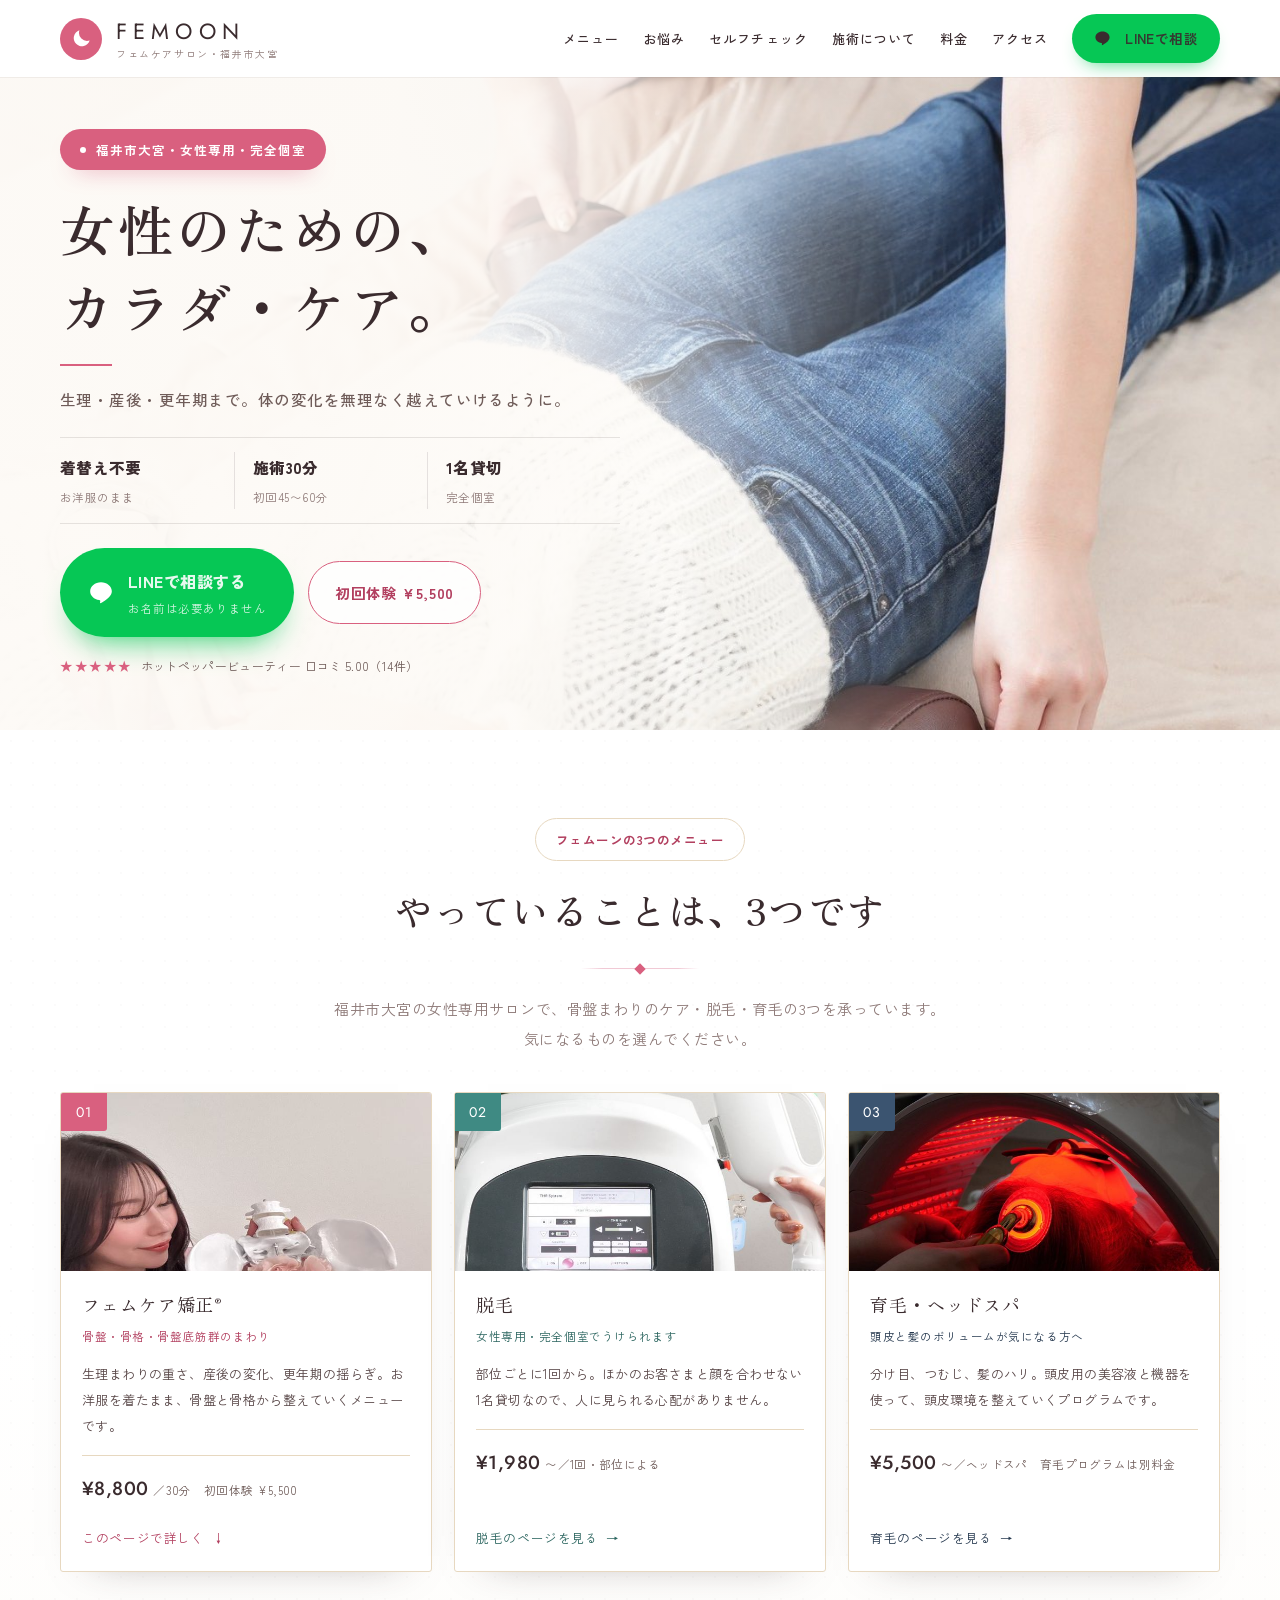
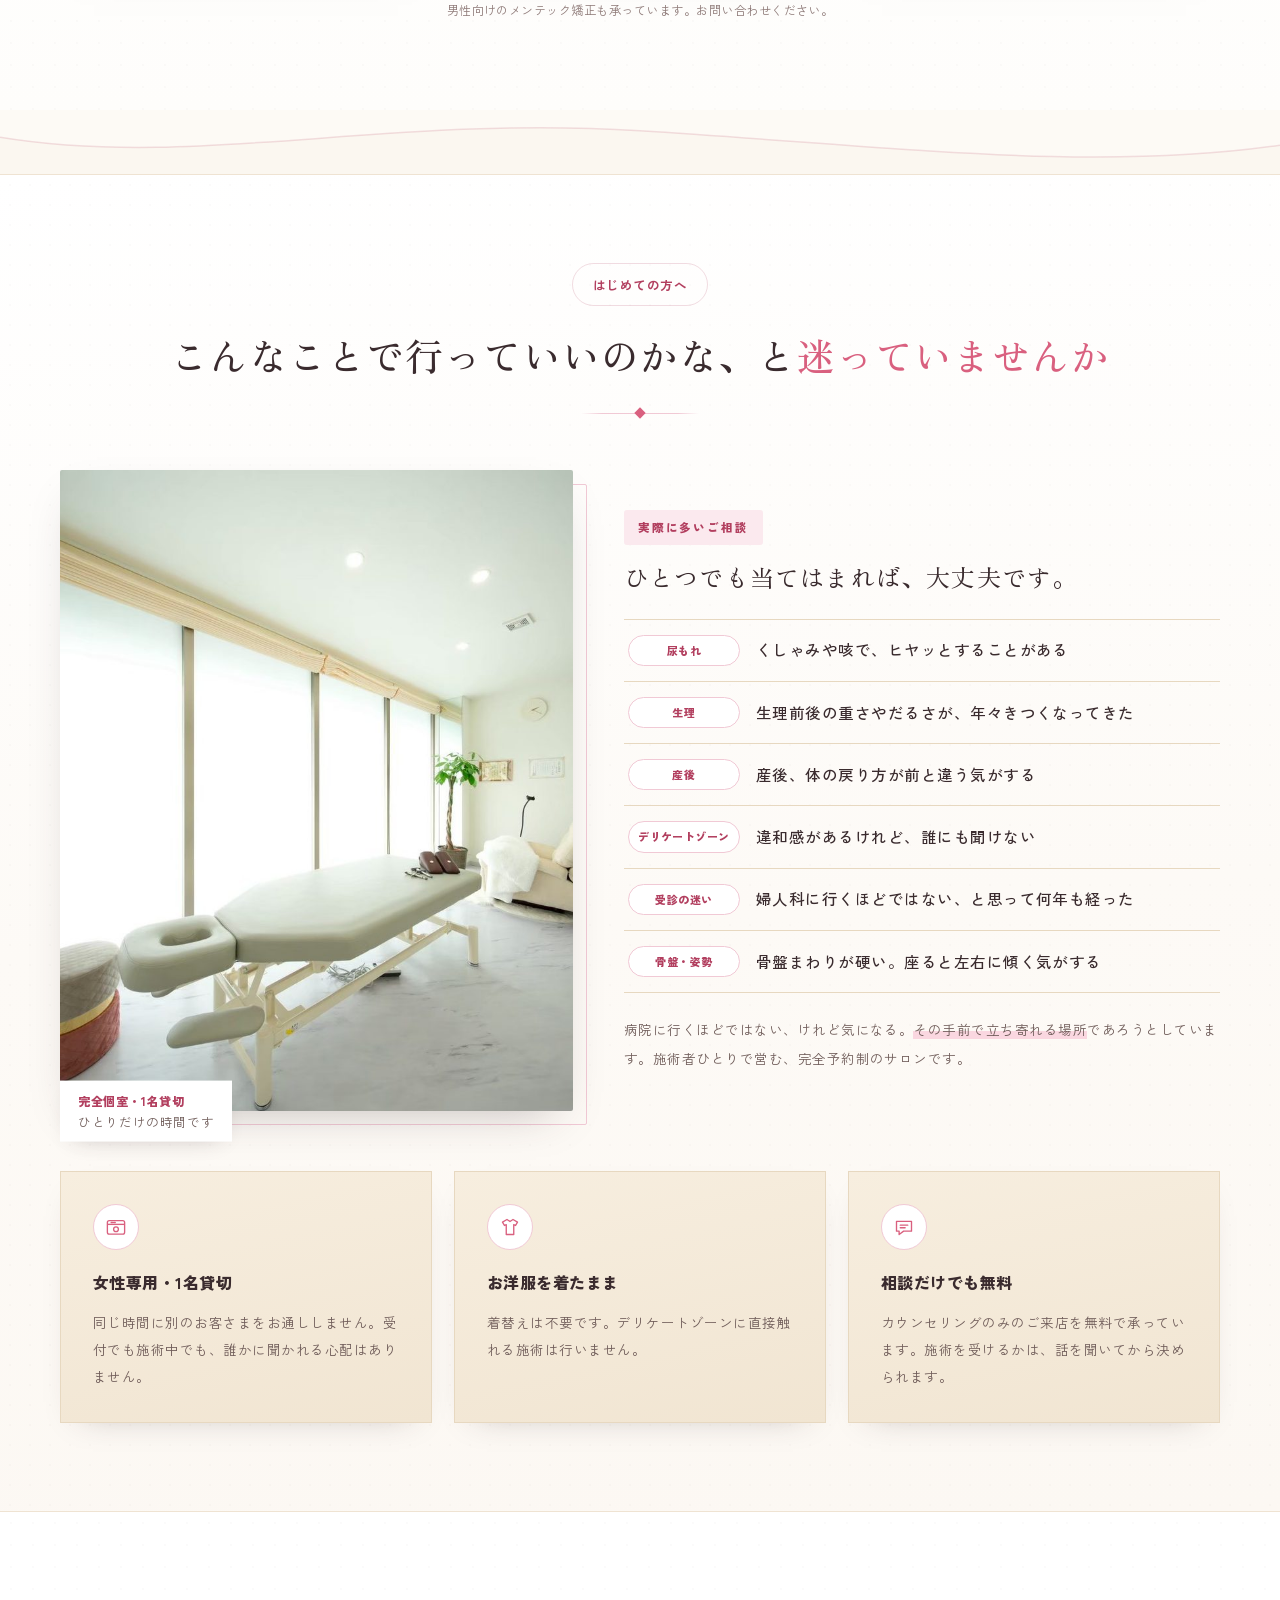
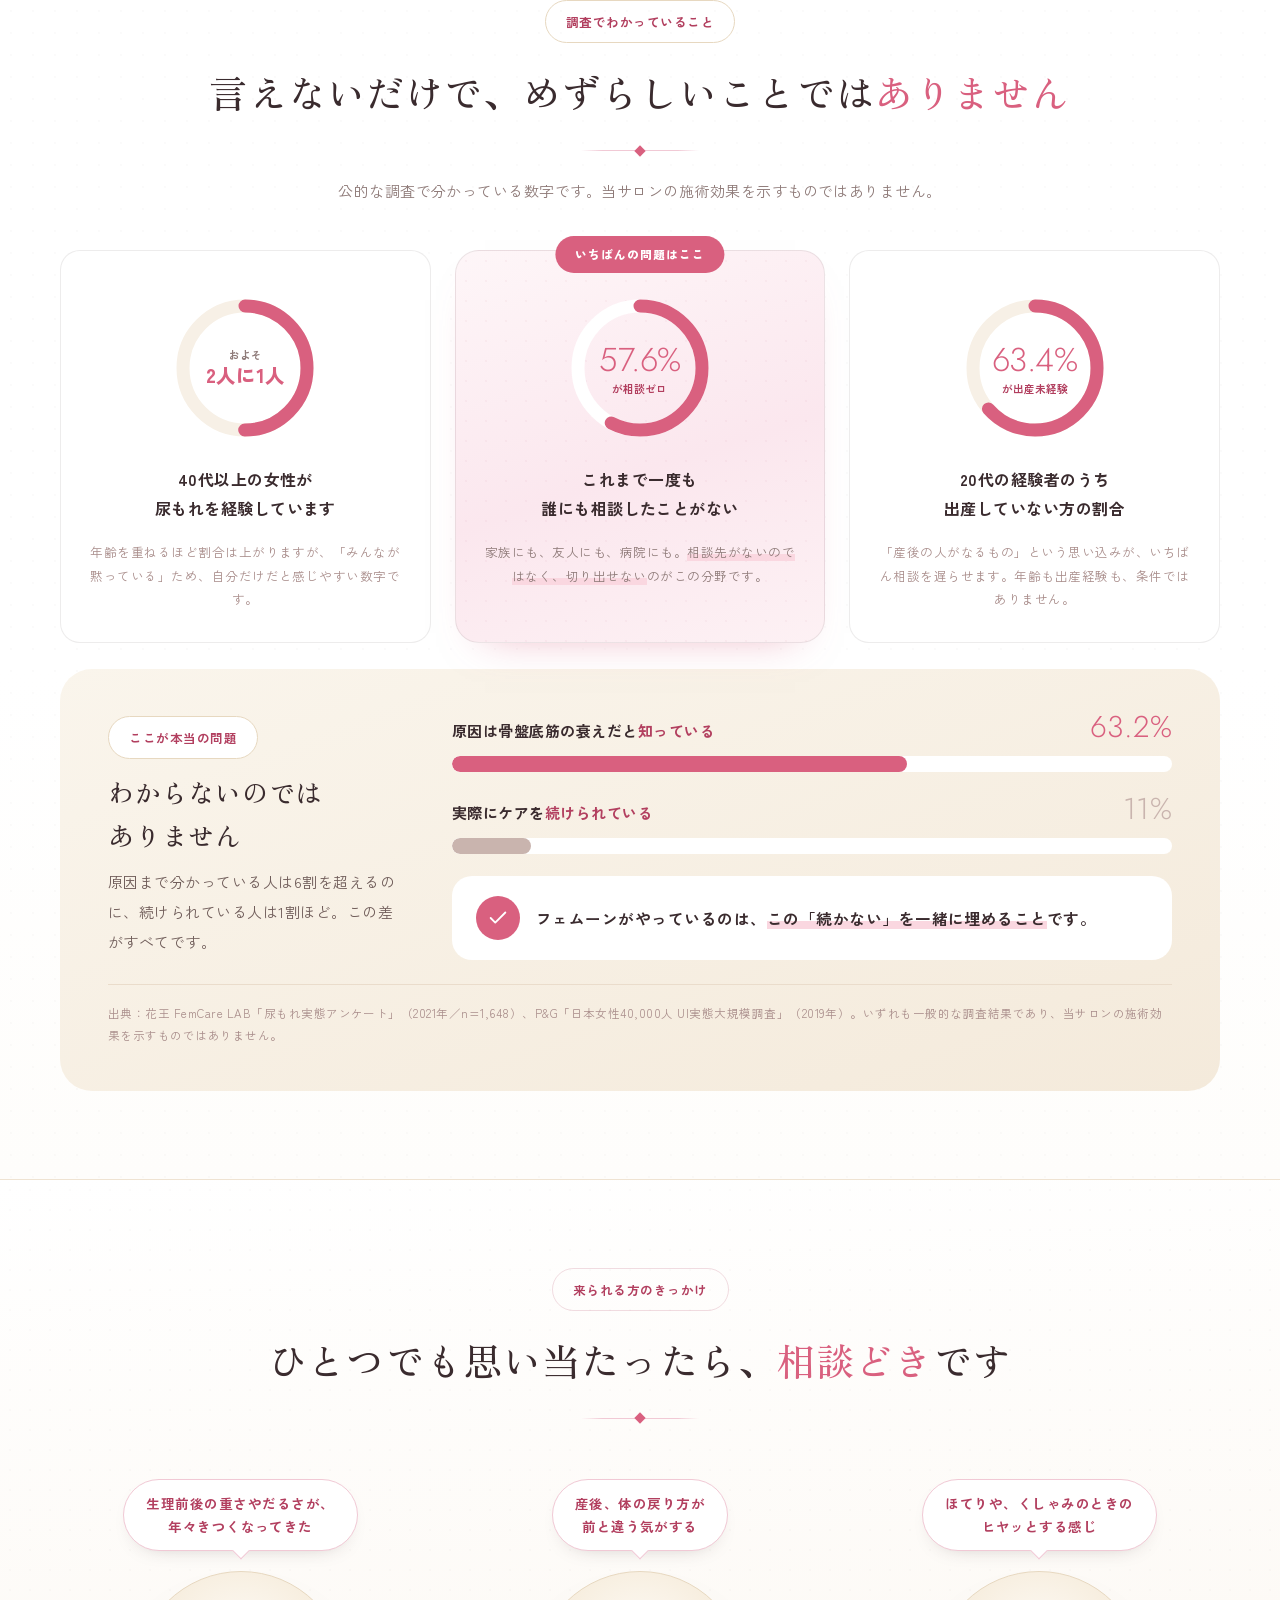
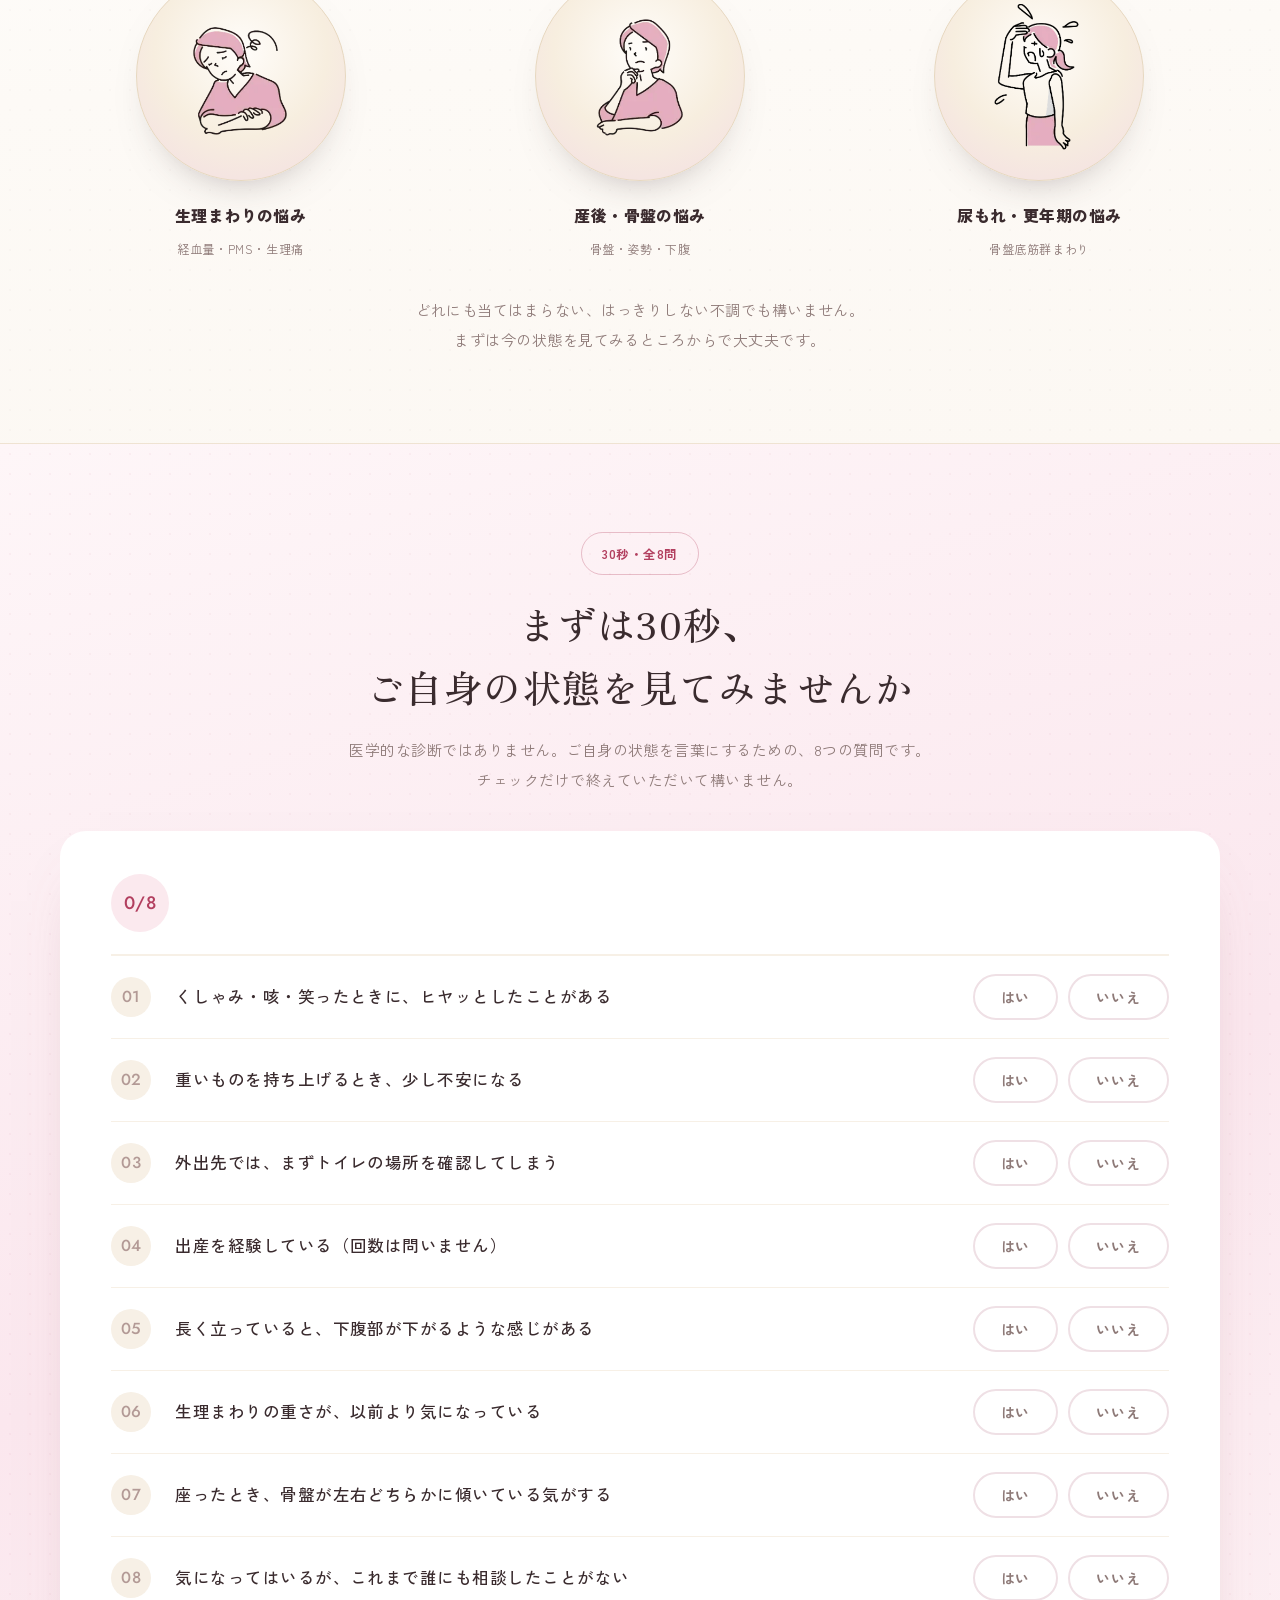
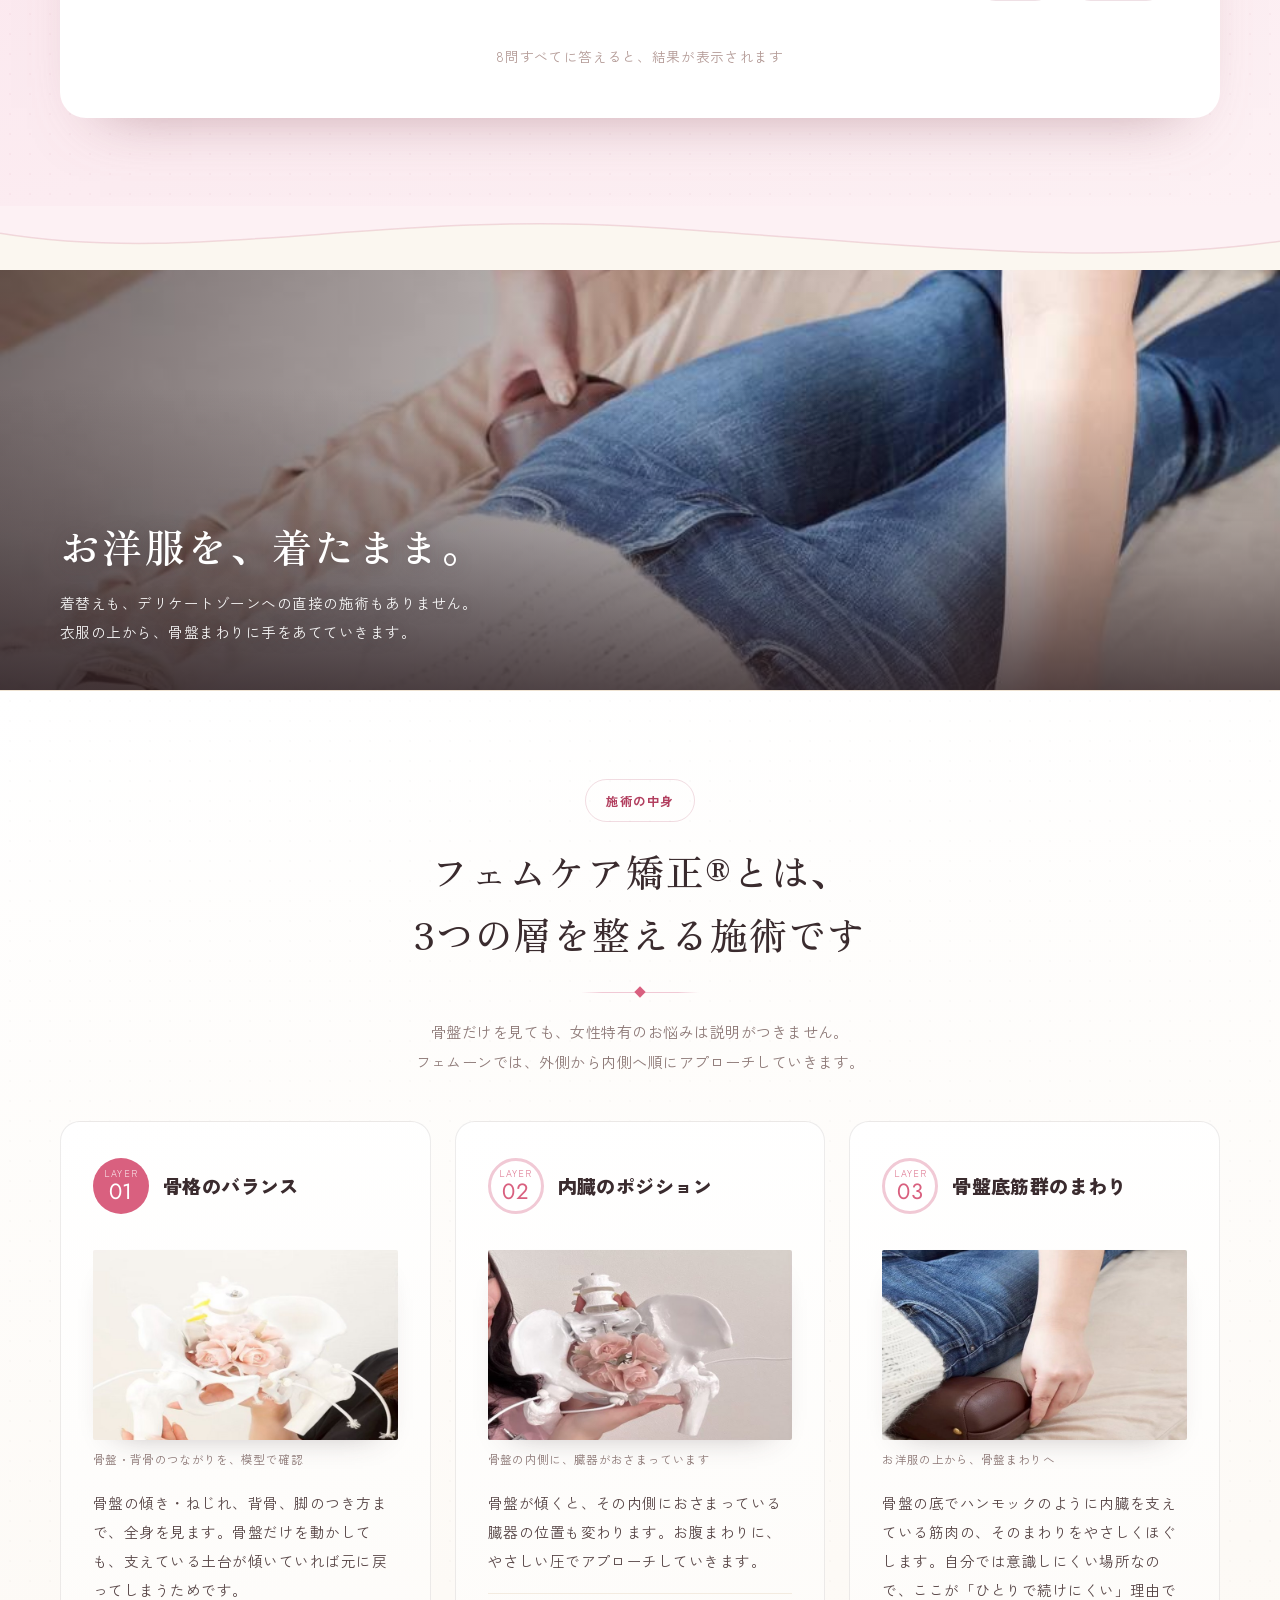
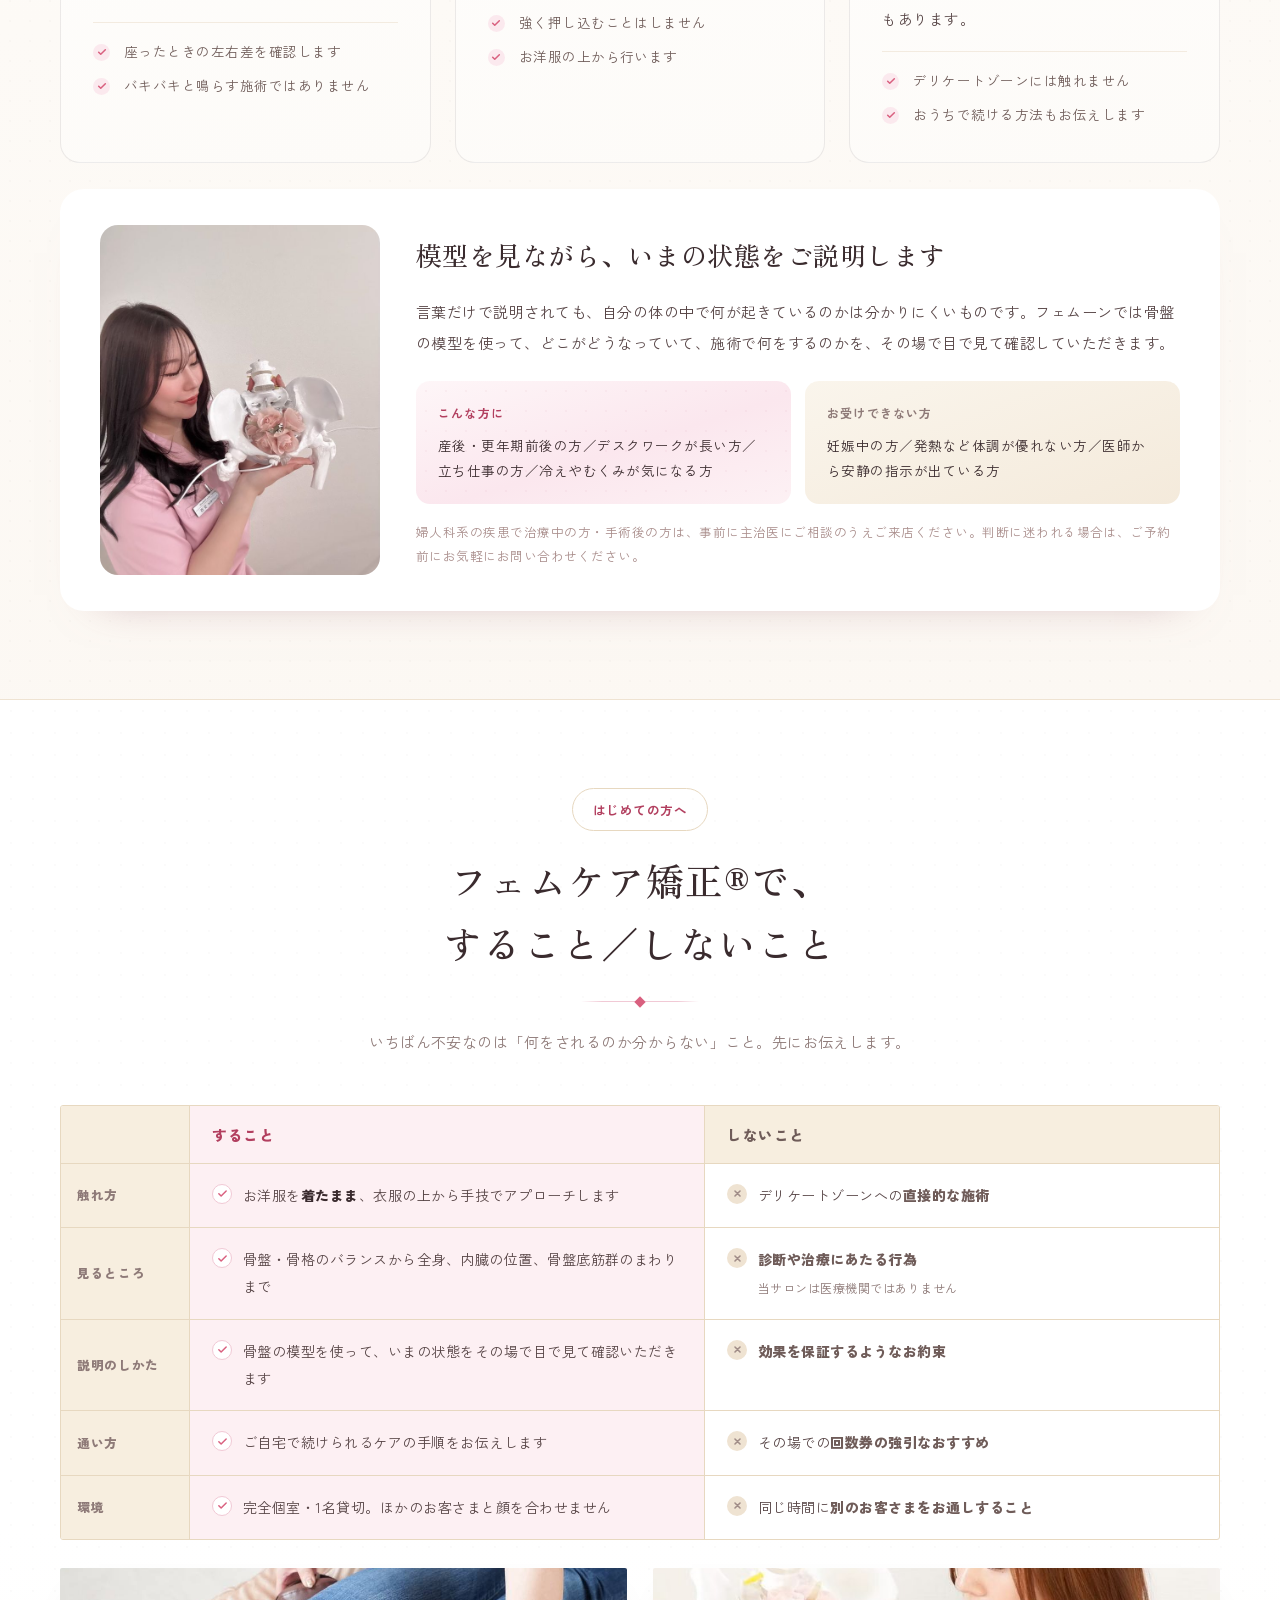
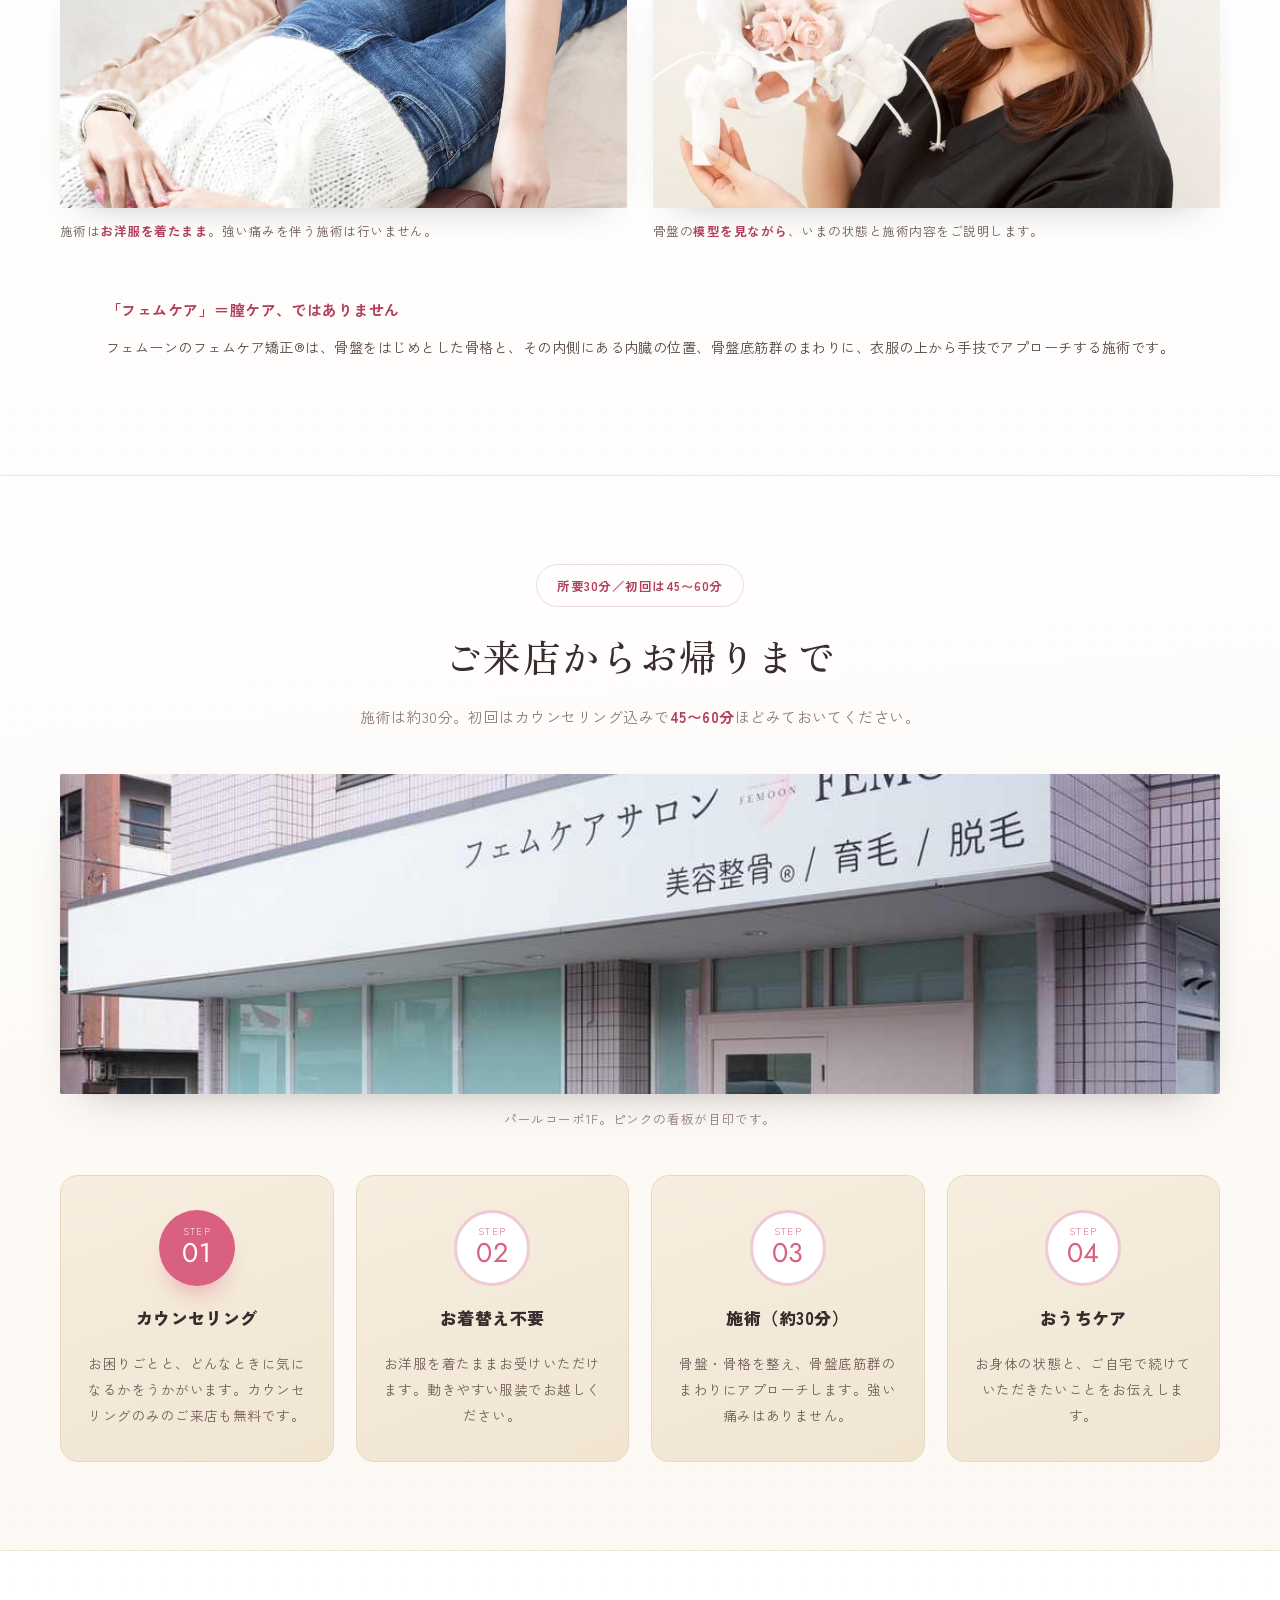
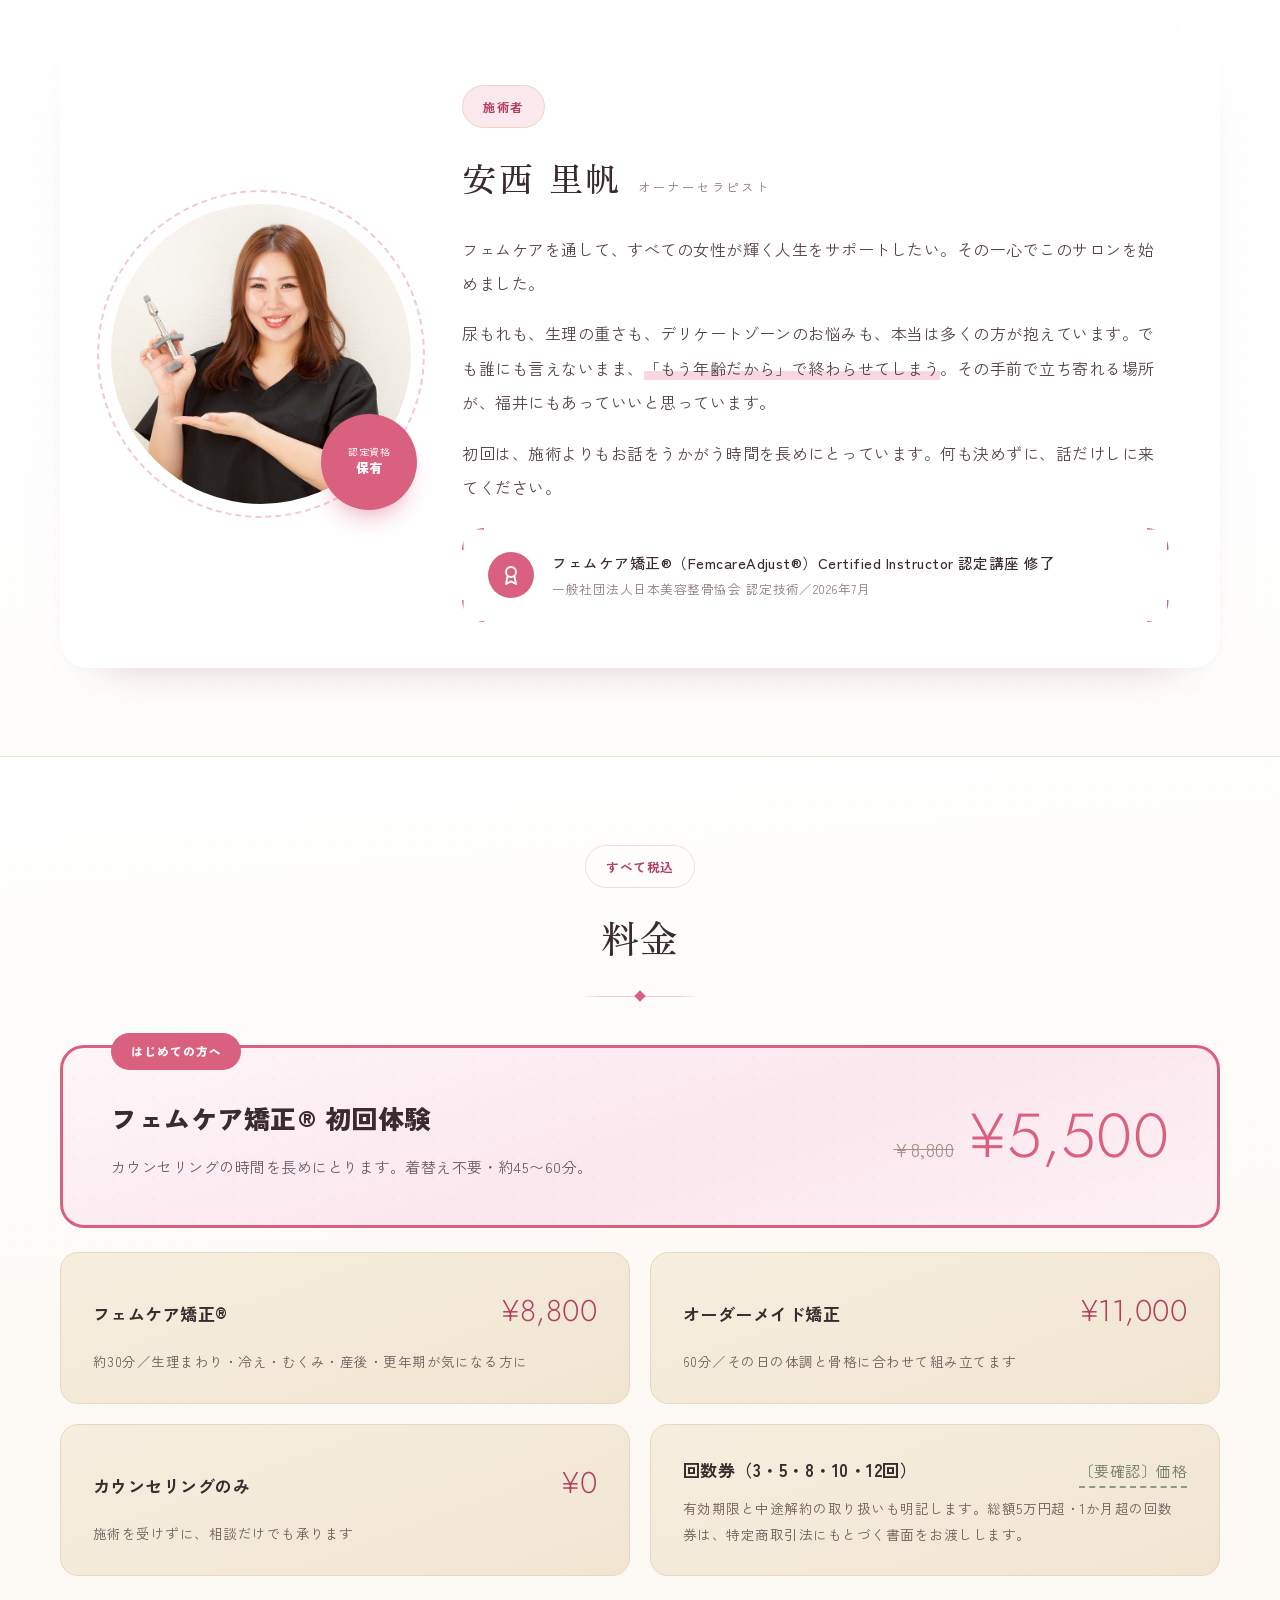
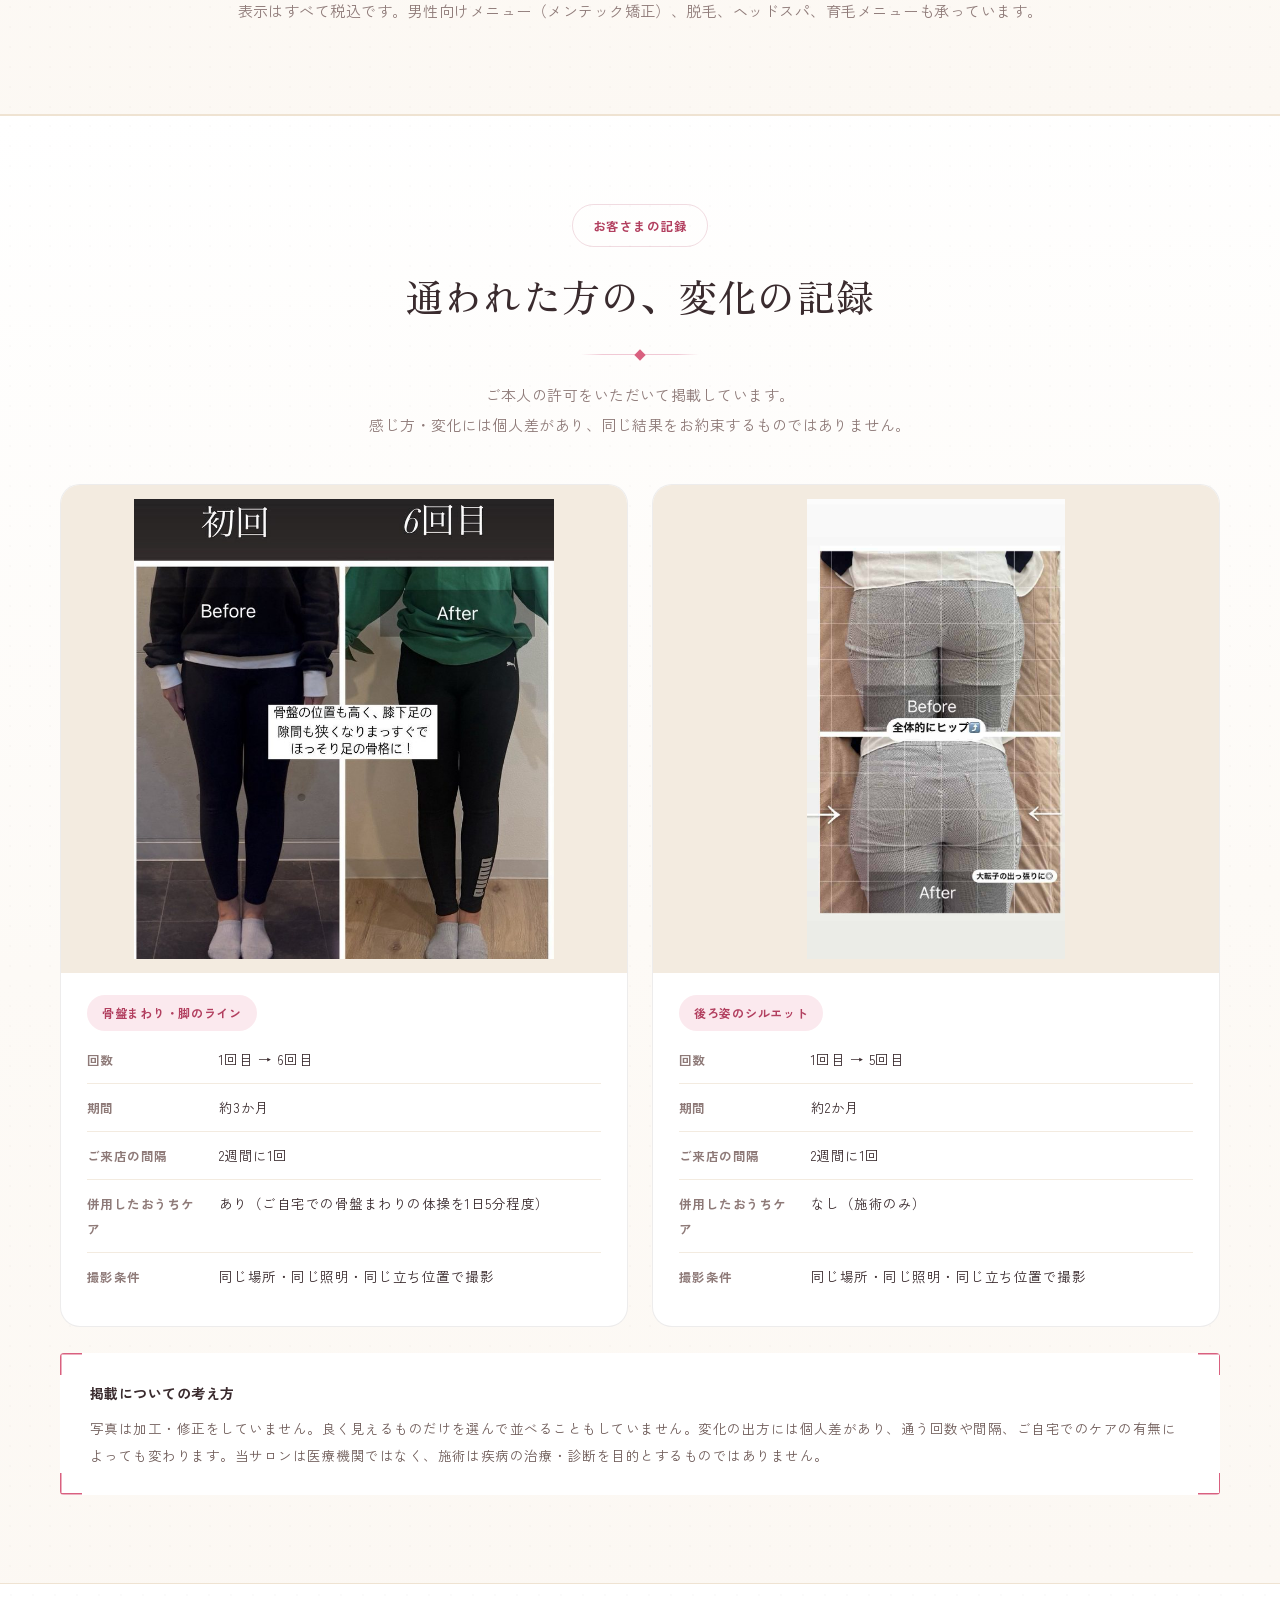
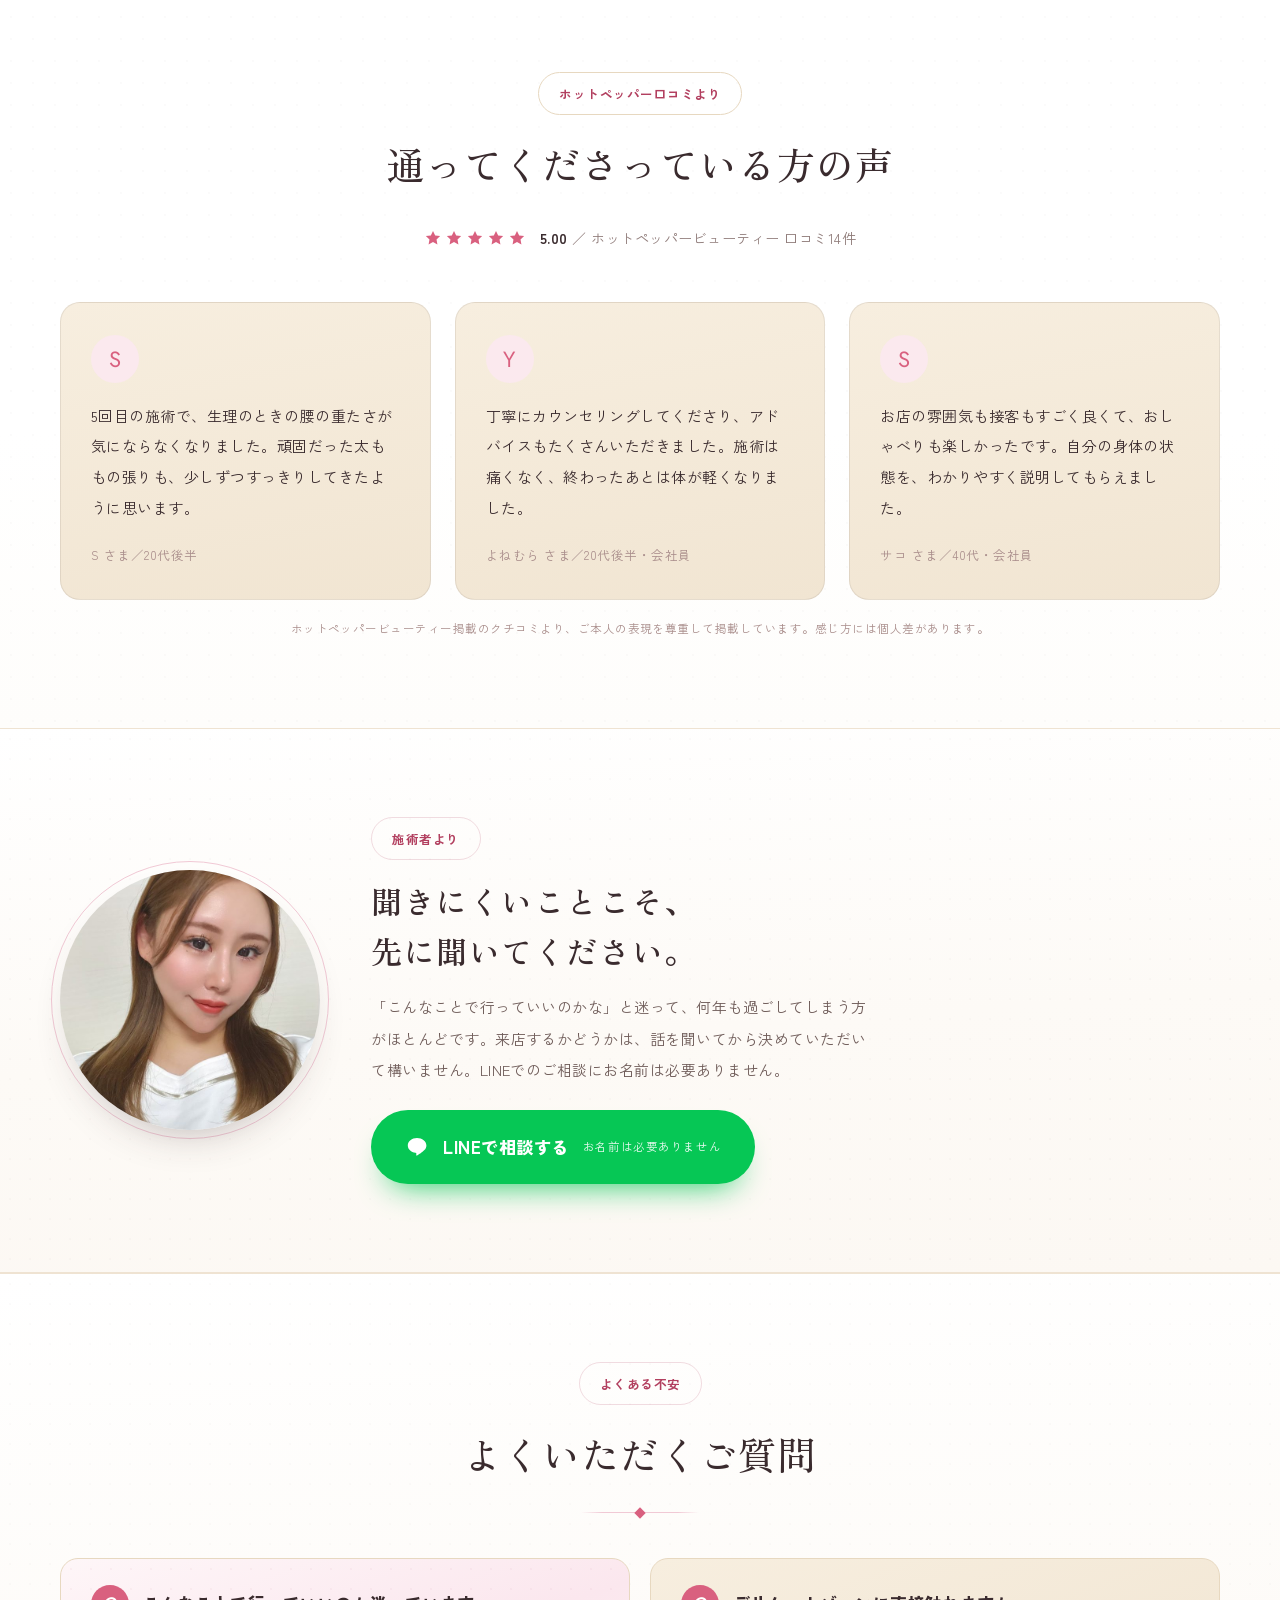
==== index.html @ 28ed3fa6 "Add files via upload" ====
<!doctype html>
<html lang="ja">
<head>
<meta charset="utf-8">
<meta name="viewport" content="width=device-width, initial-scale=1">
<title>フェムケアサロン FEMOON（フェムーン）｜福井市大宮・女性専用・完全個室</title>
<meta name="description" content="福井市大宮のフェムケア専門サロン FEMOON。女性専用・完全個室・1名貸切。フェムケア矯正®で骨盤・骨格を整えます。お洋服を着たまま、デリケートゾーンには直接触れません。初回体験 ¥5,500。">
<link rel="canonical" href="https://femoon.skeleton-inc.jp/">
<meta name="robots" content="noindex,nofollow"><!-- 公開確認中。サロン確認後に削除する -->
<meta property="og:type" content="website">
<meta property="og:title" content="フェムケアサロン FEMOON（フェムーン）｜福井市大宮">
<meta property="og:description" content="くしゃみで、ヒヤッとする。その話をしていい場所が、福井にもあります。女性専用・完全個室のフェムケアサロン。">
<meta property="og:image" content="https://femoon.skeleton-inc.jp/assets/storefront.jpg">
<meta property="og:locale" content="ja_JP">
<meta name="twitter:card" content="summary_large_image">
<meta name="theme-color" content="#D9607F">
<link rel="preconnect" href="https://fonts.googleapis.com">
<link rel="preconnect" href="https://fonts.gstatic.com" crossorigin>
<link rel="stylesheet" href="https://fonts.googleapis.com/css2?family=Zen+Old+Mincho:wght@400;500;600&family=Zen+Kaku+Gothic+New:wght@400;500;700;900&family=Jost:wght@300;400;500;600&display=swap">
<link rel="stylesheet" href="assets/style.css">
<script type="application/ld+json">
{
  "@context":"https://schema.org",
  "@type":"HealthAndBeautyBusiness",
  "name":"フェムケアサロン FEMOON",
  "alternateName":"フェムーン",
  "description":"福井市大宮のフェムケア専門サロン。女性専用・完全個室・1名貸切。",
  "url":"https://femoon.skeleton-inc.jp/",
  "image":"https://femoon.skeleton-inc.jp/assets/storefront.jpg",
  "address":{"@type":"PostalAddress","streetAddress":"大宮3-13-9 パールコーポ1F","addressLocality":"福井市","addressRegion":"福井県","addressCountry":"JP"},
  "openingHoursSpecification":[
    {"@type":"OpeningHoursSpecification","dayOfWeek":["Monday","Tuesday","Wednesday","Friday","Saturday"],"opens":"10:00","closes":"19:00"},
    {"@type":"OpeningHoursSpecification","dayOfWeek":["Sunday"],"opens":"10:00","closes":"21:00"}
  ],
  "priceRange":"¥5,500〜¥11,000",
  "paymentAccepted":"現金, クレジットカード",
  "makesOffer":[
    {"@type":"Offer","name":"フェムケア矯正® 初回体験","price":"5500","priceCurrency":"JPY"},
    {"@type":"Offer","name":"フェムケア矯正®","price":"8800","priceCurrency":"JPY"},
    {"@type":"Offer","name":"オーダーメイド矯正","price":"11000","priceCurrency":"JPY"}
  ]
}
</script>
</head>
<body>

<a class="sr" href="#check">セルフチェックへ移動</a>

<!-- ══════════ HEADER ══════════ -->
<header class="site-head">
  <div class="wrap">
    <a class="brand" href="#top">
      <span class="brand-mark"><svg width="23" height="23" viewBox="0 0 24 24" fill="#fff"><path d="M20.5 14.2A8.5 8.5 0 0 1 9.8 3.5a8.5 8.5 0 1 0 10.7 10.7z"/></svg></span>
      <span class="brand-txt"><span class="brand-en">FEMOON</span><span class="brand-ja">フェムケアサロン・福井市大宮</span></span>
    </a>
    <nav class="nav">
      <a href="#menu">メニュー</a>
      <a href="#worries">お悩み</a>
      <a href="#check">セルフチェック</a>
      <a href="#care">施術について</a>
      <a href="#price">料金</a>
      <a href="#access">アクセス</a>
      <a class="btn-line" href="#line"><svg width="17" height="17" viewBox="0 0 24 24" fill="currentColor"><path d="M12 2C6.48 2 2 5.73 2 10.32c0 4.1 3.55 7.54 8.35 8.2.32.07.77.22.88.5.1.25.07.65.03.9l-.14.85c-.04.25-.2.98.86.53 1.06-.44 5.7-3.36 7.78-5.75C21.1 13.9 22 12.2 22 10.32 22 5.73 17.52 2 12 2z"/></svg><span><b>LINEで相談</b></span></a>
    </nav>
  </div>
</header>

<!-- ══════════ HERO ══════════ -->
<section class="hero" id="top">
  <img class="hero-main" src="assets/hero.jpg" alt="お洋服を着たまま、腰まわりに手をあてる施術のようす" fetchpriority="high">
  <span class="hero-veil" aria-hidden="true"></span>
  <div class="hero-in">
    <div class="hero-card">
      <span class="badge"><i></i>福井市大宮・女性専用・完全個室</span>
      <h1>女性のための、<br>カラダ・ケア。</h1>
      <span class="hero-rule" aria-hidden="true"></span>
      <p class="hero-sub">生理・産後・更年期まで。<br class="sp-br">体の変化を無理なく越えていけるように。</p>
      <ul class="hero-facts">
        <li><b>着替え不要</b><span>お洋服のまま</span></li>
        <li><b>施術30分</b><span>初回45〜60分</span></li>
        <li><b>1名貸切</b><span>完全個室</span></li>
      </ul>
      <div class="hero-cta">
        <a class="btn-line" href="#line">
          <svg width="26" height="26" viewBox="0 0 24 24" fill="currentColor"><path d="M12 2C6.48 2 2 5.73 2 10.32c0 4.1 3.55 7.54 8.35 8.2.32.07.77.22.88.5.1.25.07.65.03.9l-.14.85c-.04.25-.2.98.86.53 1.06-.44 5.7-3.36 7.78-5.75C21.1 13.9 22 12.2 22 10.32 22 5.73 17.52 2 12 2z"/></svg>
          <span><b>LINEで相談する</b><span>お名前は必要ありません</span></span>
        </a>
        <a class="btn-ghost-w" href="#price">初回体験 ¥5,500</a>
      </div>
      <p class="hero-note"><span class="hero-stars" aria-hidden="true">★★★★★</span>ホットペッパービューティー 口コミ 5.00（14件）</p>
    </div>
  </div>
</section>

<!-- ══════════ 3つのメニュー ══════════ -->
<section class="sec sec--white" id="menu">
  <div class="wrap center">
    <span class="eyebrow">フェムーンの3つのメニュー</span>
    <h2 class="h2" style="margin-top:18px">やっていることは、3つです</h2>
    <span class="rule"></span>
    <p class="lead" style="margin-top:20px">福井市大宮の女性専用サロンで、<br class="sp-br">骨盤まわりのケア・脱毛・育毛の3つを承っています。<br>気になるものを選んでください。</p>

    <div class="svc">
      <a class="svc-card svc-card--now" href="#worries">
        <span class="svc-img"><img src="assets/svc-femcare.jpg" alt="施術者が骨盤の模型を持って説明しているようす" loading="lazy" width="720" height="480"><span class="svc-no">01</span></span>
        <span class="svc-body">
          <span class="svc-ttl">フェムケア矯正<sup>®</sup></span>
          <span class="svc-sub">骨盤・骨格・骨盤底筋群のまわり</span>
          <span class="svc-txt">生理まわりの重さ、産後の変化、更年期の揺らぎ。お洋服を着たまま、骨盤と骨格から整えていくメニューです。</span>
          <span class="svc-meta"><b>¥8,800</b><span>／30分　初回体験 ¥5,500</span></span>
          <span class="svc-go">このページで詳しく<i aria-hidden="true">↓</i></span>
        </span>
      </a>

      <a class="svc-card t-datsumo" href="datsumo/">
        <span class="svc-img"><img src="assets/svc-datsumo.jpg" alt="サロンに設置している業務用の脱毛機" loading="lazy" width="720" height="480"><span class="svc-no">02</span></span>
        <span class="svc-body">
          <span class="svc-ttl">脱毛</span>
          <span class="svc-sub">女性専用・完全個室でうけられます</span>
          <span class="svc-txt">部位ごとに1回から。ほかのお客さまと顔を合わせない1名貸切なので、人に見られる心配がありません。</span>
          <span class="svc-meta"><b>¥1,980</b><span>〜／1回・部位による</span></span>
          <span class="svc-go">脱毛のページを見る<i aria-hidden="true">→</i></span>
        </span>
      </a>

      <a class="svc-card t-ikumo" href="ikumo/">
        <span class="svc-img"><img src="assets/svc-ikumo.jpg" alt="頭皮に赤色LEDをあてている育毛メニューのようす" loading="lazy" width="720" height="480"><span class="svc-no">03</span></span>
        <span class="svc-body">
          <span class="svc-ttl">育毛・ヘッドスパ</span>
          <span class="svc-sub">頭皮と髪のボリュームが気になる方へ</span>
          <span class="svc-txt">分け目、つむじ、髪のハリ。頭皮用の美容液と機器を使って、頭皮環境を整えていくプログラムです。</span>
          <span class="svc-meta"><b>¥5,500</b><span>〜／ヘッドスパ　育毛プログラムは別料金</span></span>
          <span class="svc-go">育毛のページを見る<i aria-hidden="true">→</i></span>
        </span>
      </a>
    </div>

    <p class="svc-note">男性向けのメンテック矯正も承っています。お問い合わせください。</p>
  </div>
</section>

<div class="wv wv--from-white"><svg viewBox="0 0 1440 80" preserveAspectRatio="none" aria-hidden="true"><path d="M0,34 C220,74 430,6 720,26 C1010,46 1230,78 1440,44 L1440,80 L0,80 Z" fill="currentColor"/><path d="M0,34 C220,74 430,6 720,26 C1010,46 1230,78 1440,44" fill="none" stroke="rgba(var(--pink-deep-rgb),.16)" stroke-width="1.5" vector-effect="non-scaling-stroke"/></svg></div>

<!-- ══════════ ステートメント ══════════ -->
<section class="sec sec--beige" id="worries">
  <div class="wrap">
    <div class="center">
      <span class="eyebrow">はじめての方へ</span>
      <h2 class="h2" style="margin-top:18px">こんなことで行っていいのかな、と<em>迷っていませんか</em></h2>
      <span class="rule"></span>
    </div>

    <div class="wor">
      <div class="wor-fig">
        <img src="assets/room.jpg" alt="女性専用・完全個室の施術室" loading="lazy">
        <span class="wor-cap"><b>完全個室・1名貸切</b>ひとりだけの時間です</span>
      </div>
      <div class="wor-body">
        <p class="wor-lead"><span>実際に多いご相談</span>ひとつでも当てはまれば、大丈夫です。</p>
        <ul class="wor-list">
            <li><span class="wl-tag">尿もれ</span><p>くしゃみや咳で、ヒヤッとすることがある</p></li>
            <li><span class="wl-tag">生理</span><p>生理前後の重さやだるさが、年々きつくなってきた</p></li>
            <li><span class="wl-tag">産後</span><p>産後、体の戻り方が前と違う気がする</p></li>
            <li><span class="wl-tag">デリケートゾーン</span><p>違和感があるけれど、誰にも聞けない</p></li>
            <li><span class="wl-tag">受診の迷い</span><p>婦人科に行くほどではない、と思って何年も経った</p></li>
            <li><span class="wl-tag">骨盤・姿勢</span><p>骨盤まわりが硬い。座ると左右に傾く気がする</p></li>
        </ul>
        <p class="wor-note">病院に行くほどではない、けれど気になる。<span class="mark">その手前で立ち寄れる場所</span>であろうとしています。施術者ひとりで営む、完全予約制のサロンです。</p>
      </div>
    </div>

    <div class="assure">
      <div class="assure-c">
        <span class="assure-i"><svg viewBox="0 0 32 32" fill="none" aria-hidden="true"><rect x="4.5" y="7.5" width="23" height="18" rx="2.5" stroke="#D9607F" stroke-width="1.8"/><path d="M4.5 12.5h23" stroke="#D9607F" stroke-width="1.8"/><circle cx="16" cy="19" r="3.2" stroke="#D9607F" stroke-width="1.8"/><path d="M9.5 10h2M13 10h2" stroke="#D9607F" stroke-width="1.8" stroke-linecap="round"/></svg></span>
        <h3>女性専用・1名貸切</h3>
        <p>同じ時間に別のお客さまをお通ししません。受付でも施術中でも、誰かに聞かれる心配はありません。</p>
      </div>
      <div class="assure-c">
        <span class="assure-i"><svg viewBox="0 0 32 32" fill="none" aria-hidden="true"><path d="M12 6l4 2.6L20 6l6 3.4-2.6 4.6-2.4-1.2V26H11V12.8l-2.4 1.2L6 9.4 12 6Z" stroke="#D9607F" stroke-width="1.8" stroke-linejoin="round"/></svg></span>
        <h3>お洋服を着たまま</h3>
        <p>着替えは不要です。デリケートゾーンに直接触れる施術は行いません。</p>
      </div>
      <div class="assure-c">
        <span class="assure-i"><svg viewBox="0 0 32 32" fill="none" aria-hidden="true"><path d="M6 8.5h20v13H15.5L9.5 26v-4.5H6z" stroke="#D9607F" stroke-width="1.8" stroke-linejoin="round"/><path d="M11 13.5h10M11 17h6.5" stroke="#D9607F" stroke-width="1.8" stroke-linecap="round"/></svg></span>
        <h3>相談だけでも無料</h3>
        <p>カウンセリングのみのご来店を無料で承っています。施術を受けるかは、話を聞いてから決められます。</p>
      </div>
    </div>
  </div>
</section>

<!-- ══════════ 統計 ══════════ -->
<section class="sec sec--white">
  <div class="wrap center">
    <span class="eyebrow">調査でわかっていること</span>
    <h2 class="h2" style="margin-top:18px">言えないだけで、めずらしいことでは<em>ありません</em></h2>
    <span class="rule"></span>
    <p class="lead" style="margin-top:20px">公的な調査で分かっている数字です。当サロンの施術効果を示すものではありません。</p>
    <div class="stats">
      <div class="stat">
        <span class="ring">
          <svg viewBox="0 0 158 158" aria-hidden="true"><circle cx="79" cy="79" r="62" fill="none" stroke="#F7F0E6" stroke-width="13"/><circle cx="79" cy="79" r="62" fill="none" stroke="#D9607F" stroke-width="13" stroke-linecap="round" stroke-dasharray="194.8 389.6" transform="rotate(-90 79 79)"/></svg>
          <span class="ring-in"><small style="color:#8E7A78;margin:0 0 2px">およそ</small><span class="jp">2人に1人</span></span>
        </span>
        <h3>40代以上の女性が<br>尿もれを経験しています</h3>
        <p>年齢を重ねるほど割合は上がりますが、「みんなが黙っている」ため、自分だけだと感じやすい数字です。</p>
      </div>
      <div class="stat stat--key">
        <span class="ribbon">いちばんの問題はここ</span>
        <span class="ring">
          <svg viewBox="0 0 158 158" aria-hidden="true"><circle cx="79" cy="79" r="62" fill="none" stroke="#fff" stroke-width="13"/><circle cx="79" cy="79" r="62" fill="none" stroke="#D9607F" stroke-width="13" stroke-linecap="round" stroke-dasharray="224.4 389.6" transform="rotate(-90 79 79)"/></svg>
          <span class="ring-in"><span class="big">57.6%</span><small>が相談ゼロ</small></span>
        </span>
        <h3>これまで一度も<br>誰にも相談したことがない</h3>
        <p>家族にも、友人にも、病院にも。<span class="mark">相談先がないのではなく、切り出せない</span>のがこの分野です。</p>
      </div>
      <div class="stat">
        <span class="ring">
          <svg viewBox="0 0 158 158" aria-hidden="true"><circle cx="79" cy="79" r="62" fill="none" stroke="#F7F0E6" stroke-width="13"/><circle cx="79" cy="79" r="62" fill="none" stroke="#D9607F" stroke-width="13" stroke-linecap="round" stroke-dasharray="247 389.6" transform="rotate(-90 79 79)"/></svg>
          <span class="ring-in"><span class="big">63.4%</span><small>が出産未経験</small></span>
        </span>
        <h3>20代の経験者のうち<br>出産していない方の割合</h3>
        <p>「産後の人がなるもの」という思い込みが、いちばん相談を遅らせます。年齢も出産経験も、条件ではありません。</p>
      </div>
    </div>

    <div class="gap-box">
      <div class="gap-grid">
        <div style="text-align:left">
          <span class="eyebrow" style="background:#fff">ここが本当の問題</span>
          <h3 class="h2" style="font-size:clamp(20px,2.6vw,26px);margin-top:12px">わからないのでは<br>ありません</h3>
          <p class="lead" style="margin-top:10px;color:#6F5C59">原因まで分かっている人は6割を超えるのに、続けられている人は1割ほど。この差がすべてです。</p>
        </div>
        <div style="display:flex;flex-direction:column;gap:22px">
          <div class="bar-row">
            <div class="top"><span>原因は骨盤底筋の衰えだと<em style="font-style:normal;color:#B23F5F">知っている</em></span><b>63.2%</b></div>
            <span class="bar"><i style="width:63.2%"></i></span>
          </div>
          <div class="bar-row bar-row--mute">
            <div class="top"><span>実際にケアを<em style="font-style:normal;color:#B23F5F">続けられている</em></span><b>11%</b></div>
            <span class="bar bar--mute"><i style="width:11%"></i></span>
          </div>
          <div style="display:flex;align-items:center;gap:16px;background:#fff;border-radius:20px;padding:20px 24px">
            <span style="width:44px;height:44px;border-radius:50%;background:#D9607F;display:grid;place-items:center;flex:none"><svg width="22" height="22" viewBox="0 0 24 24" fill="none" stroke="#fff" stroke-width="2" stroke-linecap="round" stroke-linejoin="round"><path d="M20 6L9 17l-5-5"/></svg></span>
            <p style="font-size:15.5px;font-weight:700;line-height:1.85;color:#3A2B2E;text-align:left">フェムーンがやっているのは、<span class="mark">この「続かない」を一緒に埋めること</span>です。</p>
          </div>
        </div>
      </div>
      <p class="src" style="margin-top:24px;padding-top:18px;border-top:1px solid #EADCCB;text-align:left">出典：花王 FemCare LAB「尿もれ実態アンケート」（2021年／n=1,648）、P&amp;G「日本女性40,000人 UI実態大規模調査」（2019年）。いずれも一般的な調査結果であり、当サロンの施術効果を示すものではありません。</p>
    </div>
  </div>
</section>

<!-- ══════════ 3つのきっかけ ══════════ -->
<section class="sec sec--beige" id="nayami">
  <div class="wrap center">
    <span class="eyebrow">来られる方のきっかけ</span>
    <h2 class="h2" style="margin-top:18px">ひとつでも思い当たったら、<em>相談どき</em>です</h2>
    <span class="rule"></span>
    <div class="nayami">
      <div class="ny">
        <span class="ny-bub">生理前後の重さやだるさが、<br>年々きつくなってきた</span>
        <span class="ny-fig"><img src="assets/ill-nayami1.webp" alt="頬に手をあて、体の重さに困っている女性のイラスト" width="320" height="320" loading="lazy"></span>
        <span class="ny-label">生理まわりの悩み</span>
        <span class="ny-sub">経血量・PMS・生理痛</span>
      </div>
      <div class="ny">
        <span class="ny-bub">産後、体の戻り方が<br>前と違う気がする</span>
        <span class="ny-fig"><img src="assets/ill-nayami2.webp" alt="あごに手をあてて考えている女性のイラスト" width="320" height="320" loading="lazy"></span>
        <span class="ny-label">産後・骨盤の悩み</span>
        <span class="ny-sub">骨盤・姿勢・下腹</span>
      </div>
      <div class="ny">
        <span class="ny-bub">ほてりや、くしゃみのときの<br>ヒヤッとする感じ</span>
        <span class="ny-fig"><img src="assets/ill-nayami3.webp" alt="汗をぬぐい、ほてりを感じている女性のイラスト" width="320" height="320" loading="lazy"></span>
        <span class="ny-label">尿もれ・更年期の悩み</span>
        <span class="ny-sub">骨盤底筋群まわり</span>
      </div>
    </div>
    <p class="lead" style="margin-top:34px">どれにも当てはまらない、はっきりしない不調でも構いません。<br class="pc-br">まずは今の状態を見てみるところからで大丈夫です。</p>
  </div>
</section>

<!-- ══════════ セルフチェック ══════════ -->
<section class="sec sec--pink" id="check">
  <div class="wrap center">
    <span class="eyebrow">30秒・全8問</span>
    <h2 class="h2" style="margin-top:18px">まずは30秒、<br>ご自身の状態を見てみませんか</h2>
    <p class="lead" style="margin-top:16px">医学的な診断ではありません。ご自身の状態を言葉にするための、8つの質問です。<br>チェックだけで終えていただいて構いません。</p>

    <div class="check-card">
      <div class="check-top">
        <span class="count" id="cCount">0/8</span>
        <span class="bar"><i id="cBar" style="width:0"></i></span>
      </div>
      <ul id="qList" style="text-align:left"></ul>
      <p class="idle" id="cIdle">8問すべてに答えると、結果が表示されます</p>
      <div class="result" id="cResult" hidden>
        <div class="result-top">
          <span class="score"><b id="rNum">0</b><span>/ 8 個</span></span>
          <h3 id="rTitle"></h3>
        </div>
        <p class="body" id="rBody"></p>
        <a class="btn-line" href="#line">
          <svg width="26" height="26" viewBox="0 0 24 24" fill="currentColor"><path d="M12 2C6.48 2 2 5.73 2 10.32c0 4.1 3.55 7.54 8.35 8.2.32.07.77.22.88.5.1.25.07.65.03.9l-.14.85c-.04.25-.2.98.86.53 1.06-.44 5.7-3.36 7.78-5.75C21.1 13.9 22 12.2 22 10.32 22 5.73 17.52 2 12 2z"/></svg>
          <span><b>解説とおうちケアを受け取る</b><span>LINEで友だち追加・お名前の入力は不要です</span></span>
        </a>
        <p style="margin-top:14px;font-size:12px;color:#A98D8B;text-align:center">予約をおすすめするメッセージは届きません。</p>
      </div>
    </div>
  </div>
</section>

<div class="wv wv--from-pink"><svg viewBox="0 0 1440 80" preserveAspectRatio="none" aria-hidden="true"><path d="M0,34 C220,74 430,6 720,26 C1010,46 1230,78 1440,44 L1440,80 L0,80 Z" fill="currentColor"/><path d="M0,34 C220,74 430,6 720,26 C1010,46 1230,78 1440,44" fill="none" stroke="rgba(var(--pink-deep-rgb),.16)" stroke-width="1.5" vector-effect="non-scaling-stroke"/></svg></div>

<!-- ══════════ フォトバンド ══════════ -->
<section class="band">
  <img src="assets/treat2.jpg" alt="お洋服を着たまま、衣服の上から骨盤まわりに手をあてる施術のようす" loading="lazy">
  <div class="band-in">
    <p class="band-lead">お洋服を、着たまま。</p>
    <p class="band-sub">着替えも、デリケートゾーンへの直接の施術もありません。<br>衣服の上から、骨盤まわりに手をあてていきます。</p>
  </div>
</section>

<!-- ══════════ 3つの層 ══════════ -->
<section class="sec sec--beige" id="care">
  <div class="wrap center">
    <span class="eyebrow">施術の中身</span>
    <h2 class="h2" style="margin-top:18px">フェムケア矯正®とは、<br>3つの層を整える施術です</h2>
    <span class="rule"></span>
    <p class="lead" style="margin-top:20px">骨盤だけを見ても、女性特有のお悩みは説明がつきません。<br>フェムーンでは、外側から内側へ順にアプローチしていきます。</p>
    <div class="cards-3" style="text-align:left">
      <div class="card">
        <div class="card-head"><span class="layer-no fill"><small>LAYER</small><b>01</b></span><h3>骨格のバランス</h3></div>
        <figure class="layer-fig"><img src="assets/layer1.jpg" alt="骨盤の模型。骨盤・背骨のつながりを確認します" loading="lazy" width="760" height="570"><figcaption>骨盤・背骨のつながりを、模型で確認</figcaption></figure>
        <p>骨盤の傾き・ねじれ、背骨、脚のつき方まで、全身を見ます。骨盤だけを動かしても、支えている土台が傾いていれば元に戻ってしまうためです。</p>
        <ul class="mini">
          <li><i><svg width="10" height="10" viewBox="0 0 24 24" fill="none" stroke="#D9607F" stroke-width="3.6" stroke-linecap="round" stroke-linejoin="round"><path d="M4 12.5l5 5L20 6.5"/></svg></i><span>座ったときの左右差を確認します</span></li>
          <li><i><svg width="10" height="10" viewBox="0 0 24 24" fill="none" stroke="#D9607F" stroke-width="3.6" stroke-linecap="round" stroke-linejoin="round"><path d="M4 12.5l5 5L20 6.5"/></svg></i><span>バキバキと鳴らす施術ではありません</span></li>
        </ul>
      </div>
      <div class="card">
        <div class="card-head"><span class="layer-no"><small>LAYER</small><b>02</b></span><h3>内臓のポジション</h3></div>
        <figure class="layer-fig"><img src="assets/layer2.jpg" alt="骨盤の内側におさまる臓器の位置を模型で示したところ" loading="lazy" width="760" height="570"><figcaption>骨盤の内側に、臓器がおさまっています</figcaption></figure>
        <p>骨盤が傾くと、その内側におさまっている臓器の位置も変わります。お腹まわりに、やさしい圧でアプローチしていきます。</p>
        <ul class="mini">
          <li><i><svg width="10" height="10" viewBox="0 0 24 24" fill="none" stroke="#D9607F" stroke-width="3.6" stroke-linecap="round" stroke-linejoin="round"><path d="M4 12.5l5 5L20 6.5"/></svg></i><span>強く押し込むことはしません</span></li>
          <li><i><svg width="10" height="10" viewBox="0 0 24 24" fill="none" stroke="#D9607F" stroke-width="3.6" stroke-linecap="round" stroke-linejoin="round"><path d="M4 12.5l5 5L20 6.5"/></svg></i><span>お洋服の上から行います</span></li>
        </ul>
      </div>
      <div class="card">
        <div class="card-head"><span class="layer-no"><small>LAYER</small><b>03</b></span><h3>骨盤底筋群のまわり</h3></div>
        <figure class="layer-fig"><img src="assets/layer3.jpg" alt="お洋服の上から、骨盤まわりに手をあてる施術のようす" loading="lazy" width="760" height="570"><figcaption>お洋服の上から、骨盤まわりへ</figcaption></figure>
        <p>骨盤の底でハンモックのように内臓を支えている筋肉の、そのまわりをやさしくほぐします。自分では意識しにくい場所なので、ここが「ひとりで続けにくい」理由でもあります。</p>
        <ul class="mini">
          <li><i><svg width="10" height="10" viewBox="0 0 24 24" fill="none" stroke="#D9607F" stroke-width="3.6" stroke-linecap="round" stroke-linejoin="round"><path d="M4 12.5l5 5L20 6.5"/></svg></i><span>デリケートゾーンには触れません</span></li>
          <li><i><svg width="10" height="10" viewBox="0 0 24 24" fill="none" stroke="#D9607F" stroke-width="3.6" stroke-linecap="round" stroke-linejoin="round"><path d="M4 12.5l5 5L20 6.5"/></svg></i><span>おうちで続ける方法もお伝えします</span></li>
        </ul>
      </div>
    </div>

    <div class="why" style="margin-top:26px;background:#fff;box-shadow:0 24px 44px -40px rgba(160,110,120,.6)">
      <img src="assets/pelvis2.jpg" alt="骨盤模型で説明するようす" loading="lazy" style="aspect-ratio:4/5">
      <div style="text-align:left">
        <h3>模型を見ながら、いまの状態をご説明します</h3>
        <p>言葉だけで説明されても、自分の体の中で何が起きているのかは分かりにくいものです。フェムーンでは骨盤の模型を使って、どこがどうなっていて、施術で何をするのかを、その場で目で見て確認していただきます。</p>
        <div class="why-3" style="grid-template-columns:repeat(2,minmax(0,1fr));margin-top:22px">
          <div style="flex-direction:column;align-items:flex-start;gap:8px;background:var(--tex-pink);padding:20px 22px">
            <span style="font-size:12px;font-weight:700;letter-spacing:.1em;color:#B23F5F">こんな方に</span>
            <p style="font-size:13.5px;line-height:1.9;color:#3A2B2E;margin:0">産後・更年期前後の方／デスクワークが長い方／立ち仕事の方／冷えやむくみが気になる方</p>
          </div>
          <div style="flex-direction:column;align-items:flex-start;gap:8px;background:linear-gradient(160deg,#FAF5EC,#F4EADB);padding:20px 22px">
            <span style="font-size:12px;font-weight:700;letter-spacing:.1em;color:#8E7A78">お受けできない方</span>
            <p style="font-size:13.5px;line-height:1.9;color:#3A2B2E;margin:0">妊娠中の方／発熱など体調が優れない方／医師から安静の指示が出ている方</p>
          </div>
        </div>
        <p style="font-size:12.5px;line-height:1.9;color:#A98D8B;margin-top:16px">婦人科系の疾患で治療中の方・手術後の方は、事前に主治医にご相談のうえご来店ください。判断に迷われる場合は、ご予約前にお気軽にお問い合わせください。</p>
      </div>
    </div>
  </div>
</section>

<!-- ══════════ すること／しないこと ══════════ -->
<section class="sec sec--white">
  <div class="wrap center">
    <span class="eyebrow">はじめての方へ</span>
    <h2 class="h2" style="margin-top:18px">フェムケア矯正®で、<br>すること／しないこと</h2>
    <span class="rule"></span>
    <p class="lead" style="margin-top:20px">いちばん不安なのは「何をされるのか分からない」こと。先にお伝えします。</p>
    <div class="cmp">
      <div class="cmp-head">
        <span></span>
        <span class="cmp-h cmp-h--do">すること</span>
        <span class="cmp-h cmp-h--no">しないこと</span>
      </div>
      <div class="cmp-row">
        <span class="cmp-key">触れ方</span>
        <div class="cmp-cell cmp-do"><i aria-hidden="true"><svg viewBox="0 0 24 24" fill="none" stroke="#D9607F" stroke-width="3.2" stroke-linecap="round" stroke-linejoin="round"><path d="M4 12.5l5 5L20 6.5"/></svg></i><p>お洋服を<b>着たまま</b>、衣服の上から手技でアプローチします</p></div>
        <div class="cmp-cell cmp-no"><i aria-hidden="true"><svg viewBox="0 0 24 24" fill="none" stroke="#A08C87" stroke-width="3.4" stroke-linecap="round"><path d="M6.5 6.5l11 11M17.5 6.5l-11 11"/></svg></i><p>デリケートゾーンへの<b>直接的な施術</b></p></div>
      </div>
      <div class="cmp-row">
        <span class="cmp-key">見るところ</span>
        <div class="cmp-cell cmp-do"><i aria-hidden="true"><svg viewBox="0 0 24 24" fill="none" stroke="#D9607F" stroke-width="3.2" stroke-linecap="round" stroke-linejoin="round"><path d="M4 12.5l5 5L20 6.5"/></svg></i><p>骨盤・骨格のバランスから全身、内臓の位置、骨盤底筋群のまわりまで</p></div>
        <div class="cmp-cell cmp-no"><i aria-hidden="true"><svg viewBox="0 0 24 24" fill="none" stroke="#A08C87" stroke-width="3.4" stroke-linecap="round"><path d="M6.5 6.5l11 11M17.5 6.5l-11 11"/></svg></i><p><b>診断や治療にあたる行為</b><small>当サロンは医療機関ではありません</small></p></div>
      </div>
      <div class="cmp-row">
        <span class="cmp-key">説明のしかた</span>
        <div class="cmp-cell cmp-do"><i aria-hidden="true"><svg viewBox="0 0 24 24" fill="none" stroke="#D9607F" stroke-width="3.2" stroke-linecap="round" stroke-linejoin="round"><path d="M4 12.5l5 5L20 6.5"/></svg></i><p>骨盤の模型を使って、いまの状態をその場で目で見て確認いただきます</p></div>
        <div class="cmp-cell cmp-no"><i aria-hidden="true"><svg viewBox="0 0 24 24" fill="none" stroke="#A08C87" stroke-width="3.4" stroke-linecap="round"><path d="M6.5 6.5l11 11M17.5 6.5l-11 11"/></svg></i><p><b>効果を保証するようなお約束</b></p></div>
      </div>
      <div class="cmp-row">
        <span class="cmp-key">通い方</span>
        <div class="cmp-cell cmp-do"><i aria-hidden="true"><svg viewBox="0 0 24 24" fill="none" stroke="#D9607F" stroke-width="3.2" stroke-linecap="round" stroke-linejoin="round"><path d="M4 12.5l5 5L20 6.5"/></svg></i><p>ご自宅で続けられるケアの手順をお伝えします</p></div>
        <div class="cmp-cell cmp-no"><i aria-hidden="true"><svg viewBox="0 0 24 24" fill="none" stroke="#A08C87" stroke-width="3.4" stroke-linecap="round"><path d="M6.5 6.5l11 11M17.5 6.5l-11 11"/></svg></i><p>その場での<b>回数券の強引なおすすめ</b></p></div>
      </div>
      <div class="cmp-row">
        <span class="cmp-key">環境</span>
        <div class="cmp-cell cmp-do"><i aria-hidden="true"><svg viewBox="0 0 24 24" fill="none" stroke="#D9607F" stroke-width="3.2" stroke-linecap="round" stroke-linejoin="round"><path d="M4 12.5l5 5L20 6.5"/></svg></i><p>完全個室・1名貸切。ほかのお客さまと顔を合わせません</p></div>
        <div class="cmp-cell cmp-no"><i aria-hidden="true"><svg viewBox="0 0 24 24" fill="none" stroke="#A08C87" stroke-width="3.4" stroke-linecap="round"><path d="M6.5 6.5l11 11M17.5 6.5l-11 11"/></svg></i><p>同じ時間に<b>別のお客さまをお通しすること</b></p></div>
      </div>
    </div>

    <div class="cmp-figs">
      <figure><img src="assets/treatment.jpg" alt="服を着たまま、腰まわりに手をあてる施術のようす" loading="lazy"><figcaption>施術は<strong>お洋服を着たまま</strong>。強い痛みを伴う施術は行いません。</figcaption></figure>
      <figure><img src="assets/pelvis.jpg" alt="骨盤模型を使って説明するようす" loading="lazy"><figcaption>骨盤の<strong>模型を見ながら</strong>、いまの状態と施術内容をご説明します。</figcaption></figure>
    </div>

    <div class="inset framed" style="margin-top:26px;text-align:left">
      <b>「フェムケア」＝膣ケア、ではありません</b>
      <p>フェムーンのフェムケア矯正®は、骨盤をはじめとした骨格と、その内側にある内臓の位置、骨盤底筋群のまわりに、衣服の上から手技でアプローチする施術です。</p>
    </div>
  </div>
</section>

<!-- ══════════ 流れ ══════════ -->
<section class="sec sec--beige">
  <div class="wrap center">
    <span class="eyebrow">所要30分／初回は45〜60分</span>
    <h2 class="h2" style="margin-top:18px">ご来店からお帰りまで</h2>
    <p class="lead" style="margin-top:14px">施術は約30分。初回はカウンセリング込みで<strong style="color:#B23F5F">45〜60分</strong>ほどみておいてください。</p>
    <figure class="flow-fig">
      <img src="assets/storefront.jpg" alt="フェムーンの入口" loading="lazy">
      <figcaption>パールコーポ1F。ピンクの看板が目印です。</figcaption>
    </figure>
    <div class="steps">
      <div class="step"><span class="no"><small>STEP</small><b>01</b></span><h4>カウンセリング</h4><p>お困りごとと、どんなときに気になるかをうかがいます。カウンセリングのみのご来店も無料です。</p></div>
      <div class="step"><span class="no"><small>STEP</small><b>02</b></span><h4>お着替え不要</h4><p>お洋服を着たままお受けいただけます。動きやすい服装でお越しください。</p></div>
      <div class="step"><span class="no"><small>STEP</small><b>03</b></span><h4>施術（約30分）</h4><p>骨盤・骨格を整え、骨盤底筋群のまわりにアプローチします。強い痛みはありません。</p></div>
      <div class="step"><span class="no"><small>STEP</small><b>04</b></span><h4>おうちケア</h4><p>お身体の状態と、ご自宅で続けていただきたいことをお伝えします。</p></div>
    </div>
  </div>
</section>

<!-- ══════════ 施術者 ══════════ -->
<section class="sec sec--white">
  <div class="wrap">
    <div class="bio">
      <div class="bio-grid">
        <figure class="portrait" style="margin:0">
          <img src="assets/therapist.jpg" alt="オーナーセラピスト 安西里帆" loading="lazy">
          <span class="seal"><small>認定資格</small><b>保有</b></span>
        </figure>
        <div>
          <span class="eyebrow" style="background:#FBE9EE">施術者</span>
          <div class="bio-name"><h2>安西 里帆</h2><span>オーナーセラピスト</span></div>
          <div class="bio-body">
            <p>フェムケアを通して、すべての女性が輝く人生をサポートしたい。その一心でこのサロンを始めました。</p>
            <p>尿もれも、生理の重さも、デリケートゾーンのお悩みも、本当は多くの方が抱えています。でも誰にも言えないまま、<span class="mark">「もう年齢だから」で終わらせてしまう</span>。その手前で立ち寄れる場所が、福井にもあっていいと思っています。</p>
            <p>初回は、施術よりもお話をうかがう時間を長めにとっています。何も決めずに、話だけしに来てください。</p>
          </div>
          <div class="cert framed">
            <i><svg width="24" height="24" viewBox="0 0 24 24" fill="none" stroke="#fff" stroke-width="1.9" stroke-linecap="round" stroke-linejoin="round"><circle cx="12" cy="9" r="5"/><path d="M8.5 13.5L7 21l5-2.6L17 21l-1.5-7.5"/></svg></i>
            <p>フェムケア矯正®（FemcareAdjust®）Certified Instructor 認定講座 修了<small>一般社団法人日本美容整骨協会 認定技術／2026年7月</small></p>
          </div>
        </div>
      </div>
    </div>
  </div>
</section>

<!-- ══════════ 料金 ══════════ -->
<section class="sec sec--beige" id="price">
  <div class="wrap center">
    <span class="eyebrow">すべて税込</span>
    <h2 class="h2" style="margin-top:18px">料金</h2>
    <span class="rule"></span>
    <div class="price-hero">
      <span class="ribbon">はじめての方へ</span>
      <div class="price-hero-in">
        <div style="text-align:left">
          <h3>フェムケア矯正® 初回体験</h3>
          <p>カウンセリングの時間を長めにとります。着替え不要・約45〜60分。</p>
        </div>
        <span class="price-tag"><del>¥8,800</del><b>¥5,500</b></span>
      </div>
    </div>
    <div class="price-grid" style="text-align:left">
      <div class="price-row"><span class="nm">フェムケア矯正®</span><span class="val">¥8,800</span><span class="dsc">約30分／生理まわり・冷え・むくみ・産後・更年期が気になる方に</span></div>
      <div class="price-row"><span class="nm">オーダーメイド矯正</span><span class="val">¥11,000</span><span class="dsc">60分／その日の体調と骨格に合わせて組み立てます</span></div>
      <div class="price-row"><span class="nm">カウンセリングのみ</span><span class="val">¥0</span><span class="dsc">施術を受けずに、相談だけでも承ります</span></div>
      <div class="price-row"><span class="nm">回数券（3・5・8・10・12回）</span><span class="tbd">〔要確認〕価格</span><span class="dsc">有効期限と中途解約の取り扱いも明記します。総額5万円超・1か月超の回数券は、特定商取引法にもとづく書面をお渡しします。</span></div>
    </div>
    <p class="lead" style="margin-top:20px">表示はすべて税込です。男性向けメニュー（メンテック矯正）、脱毛、ヘッドスパ、育毛メニューも承っています。</p>
  </div>
</section>

<!-- ══════════ 変化の記録 ══════════ -->
<section class="sec sec--beige" id="record">
  <div class="wrap center">
    <span class="eyebrow">お客さまの記録</span>
    <h2 class="h2" style="margin-top:18px">通われた方の、変化の記録</h2>
    <span class="rule"></span>
    <p class="lead" style="margin-top:20px">ご本人の許可をいただいて掲載しています。<br>感じ方・変化には個人差があり、同じ結果をお約束するものではありません。</p>

    <div class="records">
      <figure class="rec">
        <div class="rec-img"><img src="assets/ba1.jpg" alt="施術1回目と6回目の立ち姿の比較" loading="lazy"></div>
        <figcaption>
          <span class="rec-tag">骨盤まわり・脚のライン</span>
          <dl class="rec-meta">
            <div><dt>回数</dt><dd>1回目 → 6回目</dd></div>
            <div><dt>期間</dt><dd><span class="prov">約3か月</span></dd></div>
            <div><dt>ご来店の間隔</dt><dd><span class="prov">2週間に1回</span></dd></div>
            <div><dt>併用したおうちケア</dt><dd><span class="prov">あり（ご自宅での骨盤まわりの体操を1日5分程度）</span></dd></div>
            <div><dt>撮影条件</dt><dd>同じ場所・同じ照明・同じ立ち位置で撮影</dd></div>
          </dl>
        </figcaption>
      </figure>

      <figure class="rec">
        <div class="rec-img"><img src="assets/ba2.jpg" alt="施術前と施術後の後ろ姿の比較" loading="lazy"></div>
        <figcaption>
          <span class="rec-tag">後ろ姿のシルエット</span>
          <dl class="rec-meta">
            <div><dt>回数</dt><dd>1回目 → 5回目</dd></div>
            <div><dt>期間</dt><dd><span class="prov">約2か月</span></dd></div>
            <div><dt>ご来店の間隔</dt><dd><span class="prov">2週間に1回</span></dd></div>
            <div><dt>併用したおうちケア</dt><dd><span class="prov">なし（施術のみ）</span></dd></div>
            <div><dt>撮影条件</dt><dd>同じ場所・同じ照明・同じ立ち位置で撮影</dd></div>
          </dl>
        </figcaption>
      </figure>
    </div>

    <div class="rec-note framed">
      <p><b>掲載についての考え方</b></p>
      <p>写真は加工・修正をしていません。良く見えるものだけを選んで並べることもしていません。変化の出方には個人差があり、通う回数や間隔、ご自宅でのケアの有無によっても変わります。当サロンは医療機関ではなく、施術は疾病の治療・診断を目的とするものではありません。</p>
    </div>
  </div>
</section>

<!-- ══════════ 声 ══════════ -->
<section class="sec sec--white">
  <div class="wrap center">
    <span class="eyebrow">ホットペッパー口コミより</span>
    <h2 class="h2" style="margin-top:18px">通ってくださっている方の声</h2>
    <span class="rating">
      <span class="st">
        <svg width="18" height="18" viewBox="0 0 24 24" fill="#D9607F"><path d="M12 2.5l2.9 6 6.6.9-4.8 4.6 1.2 6.5L12 17.4 6.1 20.5l1.2-6.5L2.5 9.4l6.6-.9z"/></svg>
        <svg width="18" height="18" viewBox="0 0 24 24" fill="#D9607F"><path d="M12 2.5l2.9 6 6.6.9-4.8 4.6 1.2 6.5L12 17.4 6.1 20.5l1.2-6.5L2.5 9.4l6.6-.9z"/></svg>
        <svg width="18" height="18" viewBox="0 0 24 24" fill="#D9607F"><path d="M12 2.5l2.9 6 6.6.9-4.8 4.6 1.2 6.5L12 17.4 6.1 20.5l1.2-6.5L2.5 9.4l6.6-.9z"/></svg>
        <svg width="18" height="18" viewBox="0 0 24 24" fill="#D9607F"><path d="M12 2.5l2.9 6 6.6.9-4.8 4.6 1.2 6.5L12 17.4 6.1 20.5l1.2-6.5L2.5 9.4l6.6-.9z"/></svg>
        <svg width="18" height="18" viewBox="0 0 24 24" fill="#D9607F"><path d="M12 2.5l2.9 6 6.6.9-4.8 4.6 1.2 6.5L12 17.4 6.1 20.5l1.2-6.5L2.5 9.4l6.6-.9z"/></svg>
      </span>
      <span>5.00 <em>／ ホットペッパービューティー 口コミ14件</em></span>
    </span>
    <div class="voices" style="text-align:left">
      <div class="voice"><span class="av">S</span><p>5回目の施術で、生理のときの腰の重たさが気にならなくなりました。頑固だった太ももの張りも、少しずつすっきりしてきたように思います。</p><p class="who">S さま／20代後半</p></div>
      <div class="voice"><span class="av">Y</span><p>丁寧にカウンセリングしてくださり、アドバイスもたくさんいただきました。施術は痛くなく、終わったあとは体が軽くなりました。</p><p class="who">よねむら さま／20代後半・会社員</p></div>
      <div class="voice"><span class="av">S</span><p>お店の雰囲気も接客もすごく良くて、おしゃべりも楽しかったです。自分の身体の状態を、わかりやすく説明してもらえました。</p><p class="who">サコ さま／40代・会社員</p></div>
    </div>
    <p class="src" style="margin-top:18px">ホットペッパービューティー掲載のクチコミより、ご本人の表現を尊重して掲載しています。感じ方には個人差があります。</p>
  </div>
</section>

<!-- ══════════ 聞きにくいこと ══════════ -->
<section class="sec sec--beige">
  <div class="wrap">
    <div class="askme">
      <div class="askme-fig">
        <img src="assets/portrait2.jpg" alt="施術者 安西里帆" loading="lazy">
      </div>
      <div class="askme-body">
        <span class="eyebrow">施術者より</span>
        <p class="askme-lead">聞きにくいことこそ、<br>先に聞いてください。</p>
        <p class="askme-txt">「こんなことで行っていいのかな」と迷って、何年も過ごしてしまう方がほとんどです。来店するかどうかは、話を聞いてから決めていただいて構いません。LINEでのご相談にお名前は必要ありません。</p>
        <a class="btn-line" href="#line">
          <svg width="24" height="24" viewBox="0 0 24 24" fill="#fff" aria-hidden="true"><path d="M12 3C6.9 3 2.8 6.3 2.8 10.4c0 3.7 3.3 6.8 7.7 7.4.3.1.7.2.8.5.1.3.1.6 0 .9l-.1.8c0 .2-.2.9.8.5s5.4-3.2 7.4-5.4c1.3-1.4 2-2.9 2-4.7C21.4 6.3 17.2 3 12 3z"/></svg>
          <b>LINEで相談する</b><span>お名前は必要ありません</span>
        </a>
      </div>
    </div>
  </div>
</section>

<!-- ══════════ FAQ ══════════ -->
<section class="sec sec--beige" id="faq">
  <div class="wrap center">
    <span class="eyebrow">よくある不安</span>
    <h2 class="h2" style="margin-top:18px">よくいただくご質問</h2>
    <span class="rule"></span>
    <div class="faq" style="text-align:left">
      <details open><summary><i>Q</i><h4>こんなことで行っていいのか迷っています。</h4></summary><p class="a">その迷いのまま来てくださって大丈夫です。カウンセリングのみのご来店も無料ですので、施術を受けるかどうかはお話を聞いてから決めていただけます。</p></details>
      <details><summary><i>Q</i><h4>デリケートゾーンに直接触れますか。</h4></summary><p class="a"><strong style="color:#B23F5F">いいえ、直接触れる施術は行いません。</strong>骨盤をはじめとした骨格と、その内側の内臓の位置、骨盤底筋群のまわりに、衣服の上から手技でアプローチします。<span class="tbd">〔要確認〕サロン確認</span></p></details>
      <details><summary><i>Q</i><h4>どんな服装で行けばいいですか。</h4></summary><p class="a">動きやすい服装でお越しください。お洋服を着たまま受けていただけますので、お仕事帰りやお買い物のついでにも立ち寄っていただけます。</p></details>
      <details><summary><i>Q</i><h4>生理中でも受けられますか。</h4></summary><p class="a">生理中でもお受けいただけます。ただし量が多い日や痛みが強い日は無理をせず、別日にご予約ください。ご予約時にお伝えいただければ体調に合わせて調整します。<span class="tbd">〔要確認〕方針</span></p></details>
      <details><summary><i>Q</i><h4>妊娠中・産後はどうすれば。</h4></summary><p class="a">妊娠中の方の施術はお受けしておりません。産後の方は、医師の許可が出ていてうつ伏せがつらくないことを目安に、<span class="tbd">産後◯ヶ月〔要確認〕</span>以降からご案内しています。</p></details>
      <details><summary><i>Q</i><h4>子ども連れでも大丈夫ですか。</h4></summary><p class="a">お子さま同伴で来ていただけます。完全個室の1名貸切ですので、まわりの目を気にせずお過ごしいただけます。ご予約の際にお知らせください。</p></details>
      <details><summary><i>Q</i><h4>何回くらい通えばいいですか。</h4></summary><p class="a">お身体の状態によります。初回のカウンセリングで、無理のない通い方をご提案します。回数券のご購入をその場でお願いすることはありません。</p></details>
      <details><summary><i>Q</i><h4>支払い方法を教えてください。</h4></summary><p class="a">現金と各種クレジットカード（Visa／Mastercard／JCB／American Express／Diners Club／UnionPay／Discover）がご利用いただけます。</p></details>
    </div>
  </div>
</section>

<!-- ══════════ 店内ギャラリー ══════════ -->
<section class="sec sec--white">
  <div class="wrap center">
    <span class="eyebrow">福井市大宮・完全個室</span>
    <h2 class="h2" style="margin-top:18px">店内の様子</h2>
    <p class="lead" style="margin-top:14px">はじめての場所は、それだけで緊張するものです。<br>ドアを開ける前に、店内の雰囲気を見ておいてください。</p>
    <div class="gal" style="text-align:left">
      <figure class="big"><img src="assets/interior.jpg" alt="サロン内観。白を基調とした明るい空間" loading="lazy"><figcaption><p><strong style="color:#3A2B2E">サロン内は白とベージュだけ。</strong>アーチの奥がカウンセリングスペース、手前が施術スペースです。1名貸切なので、ほかのお客さまと顔を合わせることはありません。</p></figcaption></figure>
      <figure><img src="assets/consult.jpg" alt="カウンセリングスペース" loading="lazy"><figcaption><p>まずはこの席で、お話をうかがいます</p></figcaption></figure>
      <figure><img src="assets/reception.jpg" alt="待合スペース" loading="lazy"><figcaption><p>お待ちいただくスペース。ドリンクをご用意しています</p></figcaption></figure>
      <figure><img src="assets/bed.jpg" alt="施術ベッド" loading="lazy"><figcaption><p>施術ベッド。お洋服を着たまま横になっていただきます</p></figcaption></figure>
      <figure><img src="assets/machineroom.jpg" alt="施術スペース" loading="lazy"><figcaption><p>脱毛・育毛メニュー用のスペースも、同じサロン内にあります</p></figcaption></figure>
    </div>
    <div class="why">
      <img src="assets/corridor.jpg" alt="サロン内の通路" loading="lazy">
      <div style="text-align:left">
        <h3>完全個室・1名貸切にしている理由</h3>
        <p>フェムーンは、施術者ひとりで営んでいるサロンです。同じ時間に別のお客さまをお通しすることはありません。受付でも、待合でも、施術中でも、誰かに聞かれる心配なくお話しいただけます。</p>
        <div class="why-3">
          <div><i><svg width="18" height="18" viewBox="0 0 24 24" fill="none" stroke="#D9607F" stroke-width="2" stroke-linecap="round" stroke-linejoin="round"><rect x="5" y="10.5" width="14" height="9.5" rx="2"/><path d="M8.5 10.5V8a3.5 3.5 0 0 1 7 0v2.5"/></svg></i><span>完全個室</span></div>
          <div><i><svg width="18" height="18" viewBox="0 0 24 24" fill="none" stroke="#D9607F" stroke-width="2" stroke-linecap="round" stroke-linejoin="round"><circle cx="12" cy="8" r="3.5"/><path d="M5 20c1.3-3.4 4-5.2 7-5.2s5.7 1.8 7 5.2"/></svg></i><span>女性のみ</span></div>
          <div><i><svg width="18" height="18" viewBox="0 0 24 24" fill="none" stroke="#D9607F" stroke-width="2" stroke-linecap="round" stroke-linejoin="round"><path d="M12 5v7l4 2"/><circle cx="12" cy="12" r="8"/></svg></i><span>完全予約制</span></div>
        </div>
      </div>
    </div>
  </div>
</section>

<!-- ══════════ アクセス ══════════ -->
<section class="sec sec--beige" id="access">
  <div class="wrap center">
    <span class="eyebrow">芦原街道沿い・駐車場3台</span>
    <h2 class="h2" style="margin-top:18px">アクセス</h2>
    <span class="rule"></span>
    <div class="access">
      <div class="access-photos access-photos--solo">
        <div><img src="assets/exterior2.jpg" alt="フェムーンの外観と専用駐車場" loading="lazy"><span class="pin">白い看板と、専用駐車場3台</span></div>
      </div>
      <div class="access-3" style="text-align:left">
        <div>
          <span class="hd"><i><svg width="19" height="19" viewBox="0 0 24 24" fill="none" stroke="#fff" stroke-width="2" stroke-linecap="round" stroke-linejoin="round"><path d="M12 21s7-6.3 7-11a7 7 0 1 0-14 0c0 4.7 7 11 7 11z"/><circle cx="12" cy="10" r="2.4"/></svg></i><span>住所・目印</span></span>
          <p>福井県福井市大宮3-13-9<br>パールコーポ 1F</p>
          <p class="sm">芦原街道沿い。ヨーロッパ軒 大宮分店から徒歩15秒。</p>
          <div class="landmark">
            <img src="assets/sign.jpg" alt="ピンクの「美容整骨」の看板" loading="lazy">
            <p class="sm">通り沿いのこの<strong style="color:var(--pink-deep)">ピンクの看板</strong>が目印です。</p>
          </div>
        </div>
        <div>
          <span class="hd"><i><svg width="19" height="19" viewBox="0 0 24 24" fill="none" stroke="#fff" stroke-width="2" stroke-linecap="round" stroke-linejoin="round"><circle cx="12" cy="12" r="8.5"/><path d="M12 7.5V12l3 2"/></svg></i><span>営業時間</span></span>
          <p>月火水金土 10:00–19:00<br>日・祝 10:00–21:00</p>
          <p class="sm">定休：木曜・第1日曜・第3水曜</p>
        </div>
        <div>
          <span class="hd"><i><svg width="19" height="19" viewBox="0 0 24 24" fill="none" stroke="#fff" stroke-width="2" stroke-linecap="round" stroke-linejoin="round"><path d="M4 16v-4l2-4h12l2 4v4"/><circle cx="7.5" cy="16.5" r="1.8"/><circle cx="16.5" cy="16.5" r="1.8"/></svg></i><span>駐車場・ご予約</span></span>
          <p>専用駐車場 3台</p>
          <p class="sm">完全予約制。当日のご予約はLINE・Instagram・お電話で承ります。</p>
        </div>
      </div>
      <div class="map">
        <iframe title="フェムケアサロン FEMOON の地図" loading="lazy" referrerpolicy="no-referrer-when-downgrade" allowfullscreen
          src="https://www.google.com/maps?q=%E7%A6%8F%E4%BA%95%E7%9C%8C%E7%A6%8F%E4%BA%95%E5%B8%82%E5%A4%A7%E5%AE%AE3-13-9&amp;z=17&amp;hl=ja&amp;output=embed"></iframe>
        <div class="map-fb">
          <i><svg width="22" height="22" viewBox="0 0 24 24" fill="none" stroke="#A08C87" stroke-width="1.6" stroke-linecap="round" stroke-linejoin="round"><path d="M12 21s7-6.3 7-11a7 7 0 1 0-14 0c0 4.7 7 11 7 11z"/><circle cx="12" cy="10" r="2.4"/></svg></i>
          <span>福井県福井市大宮3-13-9 パールコーポ1F</span>
        </div>
      </div>
      <a class="map-btn" href="https://www.google.com/maps/search/?api=1&amp;query=%E7%A6%8F%E4%BA%95%E7%9C%8C%E7%A6%8F%E4%BA%95%E5%B8%82%E5%A4%A7%E5%AE%AE3-13-9" target="_blank" rel="noopener">
        <svg width="18" height="18" viewBox="0 0 24 24" fill="none" stroke="currentColor" stroke-width="2" stroke-linecap="round" stroke-linejoin="round"><path d="M12 21s7-6.3 7-11a7 7 0 1 0-14 0c0 4.7 7 11 7 11z"/><circle cx="12" cy="10" r="2.4"/></svg>
        <span>Googleマップで経路を見る</span>
      </a>
    </div>
  </div>
</section>

<div class="wv wv--from-beige"><svg viewBox="0 0 1440 80" preserveAspectRatio="none" aria-hidden="true"><path d="M0,34 C220,74 430,6 720,26 C1010,46 1230,78 1440,44 L1440,80 L0,80 Z" fill="#E4738E"/><path d="M0,34 C220,74 430,6 720,26 C1010,46 1230,78 1440,44" fill="none" stroke="rgba(178,63,95,.28)" stroke-width="1.5" vector-effect="non-scaling-stroke"/></svg></div>

<!-- ══════════ 最終CTA ══════════ -->
<section class="cta" id="line">
  <div class="wrap">
    <span class="halo"><svg width="34" height="34" viewBox="0 0 24 24" fill="none" stroke="#fff" stroke-width="1.7" stroke-linecap="round" stroke-linejoin="round"><path d="M4 5h16v11H9l-5 4V5z"/><path d="M9 10.5h6"/></svg></span>
    <h2>まず、話だけ聞かせてください</h2>
    <p>LINEでのご相談に、お名前は必要ありません。<br>予約をおすすめするメッセージも送りません。聞きたいことだけ、送ってください。</p>
    <a class="btn-line" href="#"><span class="g"><svg width="26" height="26" viewBox="0 0 24 24" fill="#fff"><path d="M12 2C6.48 2 2 5.73 2 10.32c0 4.1 3.55 7.54 8.35 8.2.32.07.77.22.88.5.1.25.07.65.03.9l-.14.85c-.04.25-.2.98.86.53 1.06-.44 5.7-3.36 7.78-5.75C21.1 13.9 22 12.2 22 10.32 22 5.73 17.52 2 12 2z"/></svg></span><span><b>LINEで相談する</b><span>友だち追加は無料です</span></span></a>
    <p class="acct">LINE公式アカウント <span class="tbd">〔要確認〕アカウントID</span></p>
  </div>
</section>

<!-- ══════════ フッター ══════════ -->
<footer class="foot">
  <div class="wrap">
    <div class="foot-top">
      <div class="brand">
        <span class="brand-mark"><svg width="23" height="23" viewBox="0 0 24 24" fill="#fff"><path d="M20.5 14.2A8.5 8.5 0 0 1 9.8 3.5a8.5 8.5 0 1 0 10.7 10.7z"/></svg></span>
        <span class="brand-txt"><span class="brand-en">FEMOON</span><span class="foot-addr">フェムケアサロン フェムーン｜美容整骨 / 育毛 / 脱毛<br>福井県福井市大宮3-13-9 パールコーポ1F</span></span>
      </div>
      <nav class="foot-nav">
        <a href="privacy.html">プライバシーポリシー</a>
        <a href="tokushoho.html">特定商取引法に基づく表記</a>
        <a href="#">Instagram</a>
      </nav>
    </div>
    <p class="foot-legal">当サロンは医療機関ではありません。施術は疾病の治療・診断を目的とするものではなく、感じ方には個人差があります。気になる症状が続く場合は、医療機関へのご相談をおすすめします。<br>※「フェムケア矯正®」は一般社団法人日本美容整骨協会の登録商標です（登録第6596807号）。</p>
    <p class="foot-cr">© FEMOON</p>
  </div>
</footer>

<div class="sticky">
  <a class="btn-line" href="#line"><svg width="19" height="19" viewBox="0 0 24 24" fill="currentColor"><path d="M12 2C6.48 2 2 5.73 2 10.32c0 4.1 3.55 7.54 8.35 8.2.32.07.77.22.88.5.1.25.07.65.03.9l-.14.85c-.04.25-.2.98.86.53 1.06-.44 5.7-3.36 7.78-5.75C21.1 13.9 22 12.2 22 10.32 22 5.73 17.52 2 12 2z"/></svg><span><b>LINEで相談する</b></span></a>
  <a class="alt" href="#check">セルフチェック</a>
</div>

<script>
(function(){
  var Q=["くしゃみ・咳・笑ったときに、ヒヤッとしたことがある",
         "重いものを持ち上げるとき、少し不安になる",
         "外出先では、まずトイレの場所を確認してしまう",
         "出産を経験している（回数は問いません）",
         "長く立っていると、下腹部が下がるような感じがある",
         "生理まわりの重さが、以前より気になっている",
         "座ったとき、骨盤が左右どちらかに傾いている気がする",
         "気になってはいるが、これまで誰にも相談したことがない"];
  var R=[{max:2,t:"気になる項目は少なめでした",b:"いまは大きく気になることは少ないようです。骨盤まわりのコンディションは、年齢やライフステージで少しずつ変わっていきます。いまの状態を保つためのおうちケアの手順を、LINEでお送りします。"},
         {max:5,t:"いくつか、心当たりがありますね",b:"日常のなかで「あれ？」と思う場面が出てきている段階かもしれません。この時期にご自身の骨盤まわりの状態を知っておくと、選べることが増えます。チェックが入った項目ごとの解説と、ご自宅で続けられるケアの手順をLINEでお送りします。"},
         {max:8,t:"ひとりで抱えてこられたのだと思います",b:"多くの項目にチェックが入りました。同じ状態の方はめずらしくありませんが、6割近い方が誰にも相談しないまま過ごしています。まずは解説とおうちケアの手順を読んでみてください。そのうえで話を聞いてみたいと思われたら、カウンセリングのみのご来店も無料で承っています。"}];
  var list=document.getElementById('qList'); if(!list) return;
  var ans=new Array(Q.length).fill(null);

  Q.forEach(function(text,i){
    var li=document.createElement('li'); li.className='q';
    var n=document.createElement('span'); n.className='n'; n.textContent=(i<9?'0':'')+(i+1); li.appendChild(n);
    var t=document.createElement('span'); t.className='qt'; t.textContent=text; li.appendChild(t);
    var opts=document.createElement('span'); opts.className='opts';
    ['はい','いいえ'].forEach(function(label,j){
      var b=document.createElement('button');
      b.type='button'; b.className='opt'; b.textContent=label;
      b.setAttribute('aria-pressed','false');
      b.setAttribute('aria-label','設問'+(i+1)+'：'+label);
      b.addEventListener('click',function(){
        ans[i]=(j===0);
        Array.prototype.forEach.call(opts.querySelectorAll('.opt'),function(o){o.setAttribute('aria-pressed',String(o===b));});
        li.classList.add('answered');
        update();
      });
      opts.appendChild(b);
    });
    li.appendChild(opts); list.appendChild(li);
  });

  var bar=document.getElementById('cBar'), cnt=document.getElementById('cCount'),
      idle=document.getElementById('cIdle'), res=document.getElementById('cResult');

  function update(){
    var done=ans.filter(function(a){return a!==null;}).length;
    cnt.textContent=done+'/8';
    bar.style.width=(done/Q.length*100)+'%';
    if(done<Q.length){res.hidden=true; idle.hidden=false; return;}
    var yes=ans.filter(Boolean).length;
    var r=R.filter(function(x){return yes<=x.max;})[0]||R[R.length-1];
    document.getElementById('rNum').textContent=yes;
    document.getElementById('rTitle').textContent=r.t;
    document.getElementById('rBody').textContent=r.b;
    idle.hidden=true; res.hidden=false;
  }
})();
</script>
</body>
</html>
---- assets/style.css ----
/* ============================================================
   FEMOON — フェムケアサロン フェムーン
   スケルトン株式会社 / 2026
   ============================================================ */

:root{
  --pink:#D9607F;
  --tp-a:#FEF6F8;
  --tp-b:#FBE7EE;
  --tp-c:#FDF1F4;
  --wave-beige:#FBF7F0;
  --wave-white:#FFFFFF;
  --why-a:#FAF5EC;
  --why-b:#F4EADB;
  --veil-rgb:253,250,246;
  --pink-rgb:217,96,127;
  --pink-deep-rgb:178,63,95;
  --pink-mid:#F7D3DD;
  --cta-a:#E4738E;
  --cta-b:#D9607F;
  --cta-c:#C04D6C;
  --pink-deep:#B23F5F;
  --pink-soft:#FBE9EE;
  --pink-pale:#FDF0F3;
  --beige:#F7F0E6;
  --beige-deep:#EFE3D2;
  --card:#F7EEDF;
  --card-2:#F1E5D2;
  --card-line:#E7D8C0;
  --marker:#FAD7E0;
  --ink:#3A2B2E;
  --text:#574546;
  --muted:#6F5C59;
  --faint:#8E7A78;
  --dim:#A98D8B;
  --line:#EADCCB;
  --line-soft:#F3EBE0;
  --line-pink:#F1C9D5;
  --line:#EADCCB;
  --white:#FFFFFF;
  --line-green:#06C755;

  --serif:"Zen Old Mincho","Hiragino Mincho ProN","Yu Mincho",serif;
  --sans:"Zen Kaku Gothic New","Hiragino Sans","Yu Gothic",system-ui,sans-serif;
  --latin:"Jost",system-ui,sans-serif;

  --shadow-card:0 24px 44px -38px rgba(160,110,120,.6);
  --shadow-pop:0 26px 48px -34px rgba(var(--pink-rgb),.5);
  --shadow-line:0 18px 32px -18px rgba(6,199,85,.95);

  --tex-beige:radial-gradient(rgba(58,43,46,.020) 1px, transparent 1.3px) 0 0 / 20px 20px,
              linear-gradient(176deg,#FFFFFF 0%,#FDFAF6 55%,#FCF8F3 100%);
  --tex-white:radial-gradient(rgba(58,43,46,.018) 1px, transparent 1.3px) 0 0 / 22px 22px,
              linear-gradient(180deg,#FFFFFF 0%,#FFFFFF 60%,#FEFDFB 100%);
  --tex-pink:radial-gradient(rgba(var(--pink-deep-rgb),.045) 1px, transparent 1.3px) 0 0 / 20px 20px,
             linear-gradient(162deg,var(--tp-a) 0%,var(--tp-b) 55%,var(--tp-c) 100%);

  --gut:clamp(20px,5vw,60px);
  --sec:clamp(56px,8vw,88px);
}

*,*::before,*::after{box-sizing:border-box}
html{scroll-behavior:smooth}
body{
  margin:0;background:#FFFFFF;color:var(--text);
  font-family:var(--sans);font-size:16px;line-height:2;letter-spacing:.03em;
  -webkit-font-smoothing:antialiased;text-rendering:optimizeLegibility;
  padding-bottom:0;
}
img{display:block;max-width:100%;height:auto}
p{margin:0}
h1,h2,h3,h4{margin:0;font-weight:500}
ul{margin:0;padding:0;list-style:none}
a{color:var(--pink-deep);text-decoration:none}
a:hover{color:#8E2C48}
button{font-family:inherit}
:focus-visible{outline:3px solid var(--pink);outline-offset:3px;border-radius:4px}
.sr{position:absolute;width:1px;height:1px;padding:0;margin:-1px;overflow:hidden;clip:rect(0 0 0 0);white-space:nowrap;border:0}

.wrap{max-width:1320px;margin:0 auto;padding:0 var(--gut)}
.sec{padding:var(--sec) 0;position:relative;overflow:hidden}
.sec--beige{background:var(--tex-beige);border-top:1px solid var(--beige-deep);border-bottom:1px solid var(--beige-deep)}
.sec--white{background:var(--tex-white)}
.sec--pink{background:var(--tex-pink)}

/* soft decorative blobs */
.blob{position:absolute;border-radius:50%;pointer-events:none;z-index:0}
.blob--pink{background:radial-gradient(circle at 50% 50%, rgba(253,240,243,.95) 0%, rgba(253,240,243,.55) 45%, rgba(253,240,243,0) 72%)}
.blob--beige{background:radial-gradient(circle at 50% 50%, rgba(241,230,213,.95) 0%, rgba(241,230,213,.55) 45%, rgba(241,230,213,0) 72%)}
.blob--rose{background:radial-gradient(circle at 50% 50%, rgba(251,227,233,.95) 0%, rgba(251,227,233,.55) 45%, rgba(251,227,233,0) 72%)}
.sec > .wrap{position:relative;z-index:1}

/* ---------- type ---------- */
.eyebrow{
  display:inline-block;background:var(--card);border:1px solid var(--card-line);color:var(--pink-deep);
  font-size:12px;font-weight:700;letter-spacing:.16em;padding:8px 22px;border-radius:999px;
}
.sec--white .eyebrow{background:var(--card);border-color:var(--card-line)}
.sec--pink .eyebrow{background:var(--pink);color:#fff}
.h2{
  font-family:var(--serif);font-size:clamp(23px,3.4vw,38px);line-height:1.65;
  letter-spacing:.03em;color:var(--ink);text-wrap:balance;
}
.h2 em{font-style:normal;color:var(--pink)}
.rule{display:block;width:56px;height:4px;border-radius:999px;background:var(--pink);margin:20px auto 0}
.lead{font-size:clamp(14px,1.6vw,15px);color:var(--faint);line-height:2;text-wrap:pretty}
.center{text-align:center;display:flex;flex-direction:column;align-items:center}
.mark{background:linear-gradient(transparent 62%, var(--marker) 62%)}
.num{font-family:var(--latin);font-weight:300;color:var(--pink);line-height:1}
.lbl{font-family:var(--latin);font-weight:500;letter-spacing:.2em}

/* ---------- buttons ---------- */
.btn-line{
  display:inline-flex;align-items:center;gap:14px;background:var(--line-green);color:#fff;
  padding:20px 34px;border-radius:999px;box-shadow:var(--shadow-line);
  transition:transform .18s ease, box-shadow .18s ease;
}
.btn-line:hover{color:#fff;transform:translateY(-2px);box-shadow:0 24px 40px -18px rgba(6,199,85,.95)}
.btn-line b{display:block;font-size:17px;font-weight:900;letter-spacing:.03em}
.btn-line span{display:block;font-size:11.5px;font-weight:400;opacity:.9;letter-spacing:.05em}
.btn-line svg{flex:none}

/* ---------- header ---------- */
.site-head{background:var(--white);position:sticky;top:0;z-index:50;box-shadow:0 1px 0 rgba(58,43,46,.06)}
.site-head .wrap{display:flex;align-items:center;justify-content:space-between;gap:24px;padding-top:14px;padding-bottom:14px}
.brand{display:flex;align-items:center;gap:14px}
.brand-mark{width:42px;height:42px;border-radius:50%;background:var(--pink);display:grid;place-items:center;flex:none}
.brand-txt{display:flex;flex-direction:column;line-height:1.35}
.brand-en{font-family:var(--latin);font-weight:400;font-size:22px;letter-spacing:.28em;color:var(--ink)}
.brand-ja{font-size:10px;letter-spacing:.16em;color:var(--faint)}
.nav{display:flex;align-items:center;gap:24px}
.nav a{font-size:13px;font-weight:500;letter-spacing:.08em;color:var(--ink)}
.nav .btn-line{padding:11px 22px;box-shadow:0 10px 20px -12px rgba(6,199,85,.9)}
.nav .btn-line b{font-size:13.5px;font-weight:700}
@media(max-width:900px){.nav a:not(.btn-line){display:none}}

/* ---------- hero ---------- */
.hero{position:relative;overflow:hidden;isolation:isolate;
  min-height:clamp(430px,58vh,560px);display:flex;align-items:center;
  padding:clamp(30px,4.5vw,52px) 0}
.hero-main{position:absolute;inset:0;width:100%;height:100%;object-fit:cover;object-position:47% 24%;z-index:0}
.hero-veil{position:absolute;inset:0;z-index:1;pointer-events:none;
  background:linear-gradient(92deg,
    rgba(253,250,246,.985) 0%,rgba(253,250,246,.96) 30%,
    rgba(253,250,246,.80) 45%,rgba(253,250,246,.34) 60%,rgba(253,250,246,0) 78%)}
.hero-in{position:relative;z-index:2;width:100%;max-width:1320px;margin:0 auto;padding:0 var(--gut)}
.hero-card{max-width:min(560px,62%)}
.badge{display:inline-flex;align-items:center;gap:10px;background:var(--pink);color:#fff;
  font-size:clamp(10.5px,1.3vw,12.5px);font-weight:700;letter-spacing:.08em;padding:8px 20px;border-radius:999px;
  box-shadow:0 12px 24px -16px rgba(var(--pink-rgb),.9);max-width:none;width:auto}
.badge i{width:6px;height:6px;border-radius:50%;background:#fff;display:block}
.hero h1{font-family:var(--serif);font-size:clamp(31px,5vw,55px);font-weight:600;
  line-height:1.4;letter-spacing:.055em;color:var(--ink);margin-top:20px}
.hero-rule{display:block;width:52px;height:2px;background:var(--pink);margin-top:20px}
.hero-sub{margin-top:18px;font-size:clamp(13.5px,1.6vw,15.5px);font-weight:500;line-height:2;color:var(--muted)}
.hero-cta{display:flex;align-items:center;gap:14px;margin-top:24px;flex-wrap:wrap;max-width:none}
.hero-cta .btn-line{padding:17px 28px}
.hero-cta .btn-line b{font-size:16px}
.btn-ghost-w{display:inline-flex;align-items:center;justify-content:center;
  border:1.5px solid var(--pink);color:var(--pink-deep);background:rgba(255,255,255,.8);
  padding:16px 26px;border-radius:999px;font-size:14.5px;font-weight:700;letter-spacing:.04em;
  transition:background .18s ease}
.btn-ghost-w:hover{background:var(--pink-soft);color:var(--pink-deep)}
@media(max-width:820px){
  .hero{display:block;min-height:0;padding:0;isolation:auto}
  .hero-main{position:relative;display:block;width:100%;height:clamp(210px,52vw,300px);
    object-fit:cover;object-position:58% 44%}
  .hero-veil{display:none}
  .hero-in{padding:clamp(26px,6vw,38px) var(--gut) clamp(30px,7vw,42px);background:var(--tex-beige)}
  .hero-in > *{max-width:100%}
  .hero-cta{flex-direction:column;align-items:stretch}
  .hero-cta .btn-line,.btn-ghost-w{width:100%;justify-content:center}
}

/* ---------- 変化の記録（ビフォーアフター） ---------- */
.records{display:grid;grid-template-columns:repeat(2,minmax(0,1fr));gap:24px;margin-top:44px;width:100%;text-align:left}
@media(max-width:820px){.records{grid-template-columns:1fr}}
.rec{margin:0;background:#fff;border:1px solid rgba(58,43,46,.09);border-radius:20px;overflow:hidden;
  display:flex;flex-direction:column}
.rec-img{background:#F3EBE0;display:flex;align-items:center;justify-content:center;padding:14px}
.rec-img img{width:100%;max-height:460px;object-fit:contain;border-radius:10px}
.rec figcaption{padding:22px 26px 26px}
.rec-tag{display:inline-block;font-size:12px;font-weight:700;letter-spacing:.06em;
  color:var(--pink-deep);background:var(--pink-soft);padding:6px 15px;border-radius:999px}
.rec-meta{margin:16px 0 0;display:flex;flex-direction:column;gap:0}
.rec-meta > div{display:grid;grid-template-columns:118px minmax(0,1fr);gap:14px;
  padding:11px 0;border-top:1px solid var(--line-soft)}
.rec-meta > div:first-child{border-top:0;padding-top:0}
.rec-meta dt{font-size:12.5px;font-weight:700;color:var(--faint);margin:0}
.rec-meta dd{margin:0;font-size:13.5px;line-height:1.8;color:var(--ink)}
.rec-note{margin-top:26px;padding:26px 30px;text-align:left;background:#fff;border-radius:4px}
.rec-note p{font-size:13.5px;line-height:2;color:var(--muted)}
.rec-note p b{display:block;font-size:14px;color:var(--ink);margin-bottom:8px}

/* ---------- ステートメント帯 ---------- */
/* ---------- はじめての方へ ---------- */
.wor{display:grid;grid-template-columns:minmax(0,.86fr) minmax(0,1fr);gap:clamp(26px,4vw,56px);
  align-items:center;margin-top:clamp(34px,4.4vw,52px)}
.wor-fig{position:relative;z-index:0}
.wor-fig img{width:100%;aspect-ratio:4/5;object-fit:cover;object-position:50% 46%;border-radius:2px;
  box-shadow:0 18px 44px -22px rgba(58,43,46,.34)}
.wor-fig::after{content:"";position:absolute;inset:14px -14px -14px 14px;border:1px solid var(--line-pink);
  border-radius:2px;z-index:-1}
.wor-cap{position:absolute;left:0;bottom:0;transform:translateY(50%);background:#fff;
  padding:10px 18px;font-size:12.5px;letter-spacing:.05em;color:var(--muted);
  box-shadow:0 8px 24px -14px rgba(58,43,46,.3)}
.wor-lead{font-family:var(--serif);font-size:clamp(18px,2.4vw,24px);letter-spacing:.05em;color:var(--ink);
  padding-bottom:18px}
.wor-list{list-style:none;margin:22px 0 0;padding:0;display:grid;grid-template-columns:1fr;gap:9px}
.wor-list li{position:relative;background:var(--card);border:1px solid var(--card-line);border-left:3px solid var(--pink);
  padding:14px 18px 14px 42px;font-size:clamp(13.5px,1.7vw,15px);line-height:1.75;color:var(--text);
  box-shadow:0 6px 18px -14px rgba(58,43,46,.32)}
.wor-list li::before{content:"";position:absolute;left:19px;top:calc(50% - 3px);width:6px;height:6px;
  border-radius:50%;background:var(--pink)}
.wor-note{margin-top:22px;font-size:13.5px;line-height:2.1;color:var(--muted)}

.assure{display:grid;grid-template-columns:repeat(3,minmax(0,1fr));gap:clamp(14px,2vw,22px);
  margin-top:clamp(38px,5vw,60px)}
.assure-c{background:linear-gradient(168deg,var(--card) 0%,var(--card-2) 100%);border:1px solid var(--card-line);
  padding:clamp(24px,3vw,32px);box-shadow:0 12px 32px -22px rgba(58,43,46,.34);position:relative}
.assure-i{width:34px;height:34px;border-radius:50%;background:var(--pink-soft);display:grid;place-items:center}
.assure-i svg{width:17px;height:17px}
.assure-c h3{margin-top:16px;font-size:16px;font-weight:900;color:var(--ink);letter-spacing:.03em}
.assure-c p{margin-top:11px;font-size:13.5px;line-height:2;color:var(--muted)}
@media(max-width:860px){
  .wor{grid-template-columns:1fr;gap:38px}
  .wor-fig img{aspect-ratio:16/11;object-position:50% 42%}
  .wor-fig::after{inset:10px -10px -10px 10px}
  .wor-cap{transform:translateY(50%);font-size:11.5px;padding:8px 14px}
  .assure{grid-template-columns:1fr}
}

/* ---------- worry circles ---------- */
.circles{display:grid;grid-template-columns:repeat(3,minmax(0,1fr));gap:clamp(14px,2.2vw,28px);margin-top:44px;width:100%}
.circle{
  background:linear-gradient(165deg,#fff 0%,#FDF9F4 100%);border:1px solid rgba(58,43,46,.04);
  border-radius:999px;aspect-ratio:1/1;display:flex;flex-direction:column;align-items:center;justify-content:center;
  text-align:center;padding:clamp(16px,3vw,40px);box-shadow:var(--shadow-card);
}
.circle i{width:clamp(40px,5vw,56px);height:clamp(40px,5vw,56px);border-radius:50%;background:var(--pink-soft);display:grid;place-items:center;margin-bottom:14px}
.circle p{font-size:clamp(12px,1.7vw,17px);font-weight:700;line-height:1.8;color:var(--ink)}
.circle--fill{background:var(--pink);border-color:transparent;box-shadow:var(--shadow-pop)}
.circle--fill i{background:rgba(255,255,255,.22)}
.circle--fill p{color:#fff}
@media(max-width:700px){.circles{grid-template-columns:repeat(2,minmax(0,1fr))}}

.note-bar{
  background:var(--white);border-radius:28px;padding:clamp(22px,3vw,36px) clamp(24px,4vw,48px);
  margin-top:36px;display:flex;align-items:center;gap:22px;box-shadow:var(--shadow-card);
}
.note-bar i{width:52px;height:52px;border-radius:50%;background:var(--pink);display:grid;place-items:center;flex:none}
.note-bar p{font-size:clamp(15px,2vw,19px);font-weight:700;line-height:1.9;color:var(--ink)}

/* ---------- stats ---------- */
.stats{display:grid;grid-template-columns:repeat(3,minmax(0,1fr));gap:24px;margin-top:44px;width:100%}
.stat{
  background:var(--white);border:1px solid #F1E4E8;border-radius:28px;
  padding:38px 26px 32px;display:flex;flex-direction:column;align-items:center;text-align:center;gap:18px;
  box-shadow:0 22px 44px -36px rgba(160,110,120,.55);position:relative;
}
.stat--key{background:var(--tex-pink);border:2px solid var(--pink-mid);box-shadow:var(--shadow-pop)}
.ribbon{
  position:absolute;top:-15px;left:50%;transform:translateX(-50%);white-space:nowrap;
  background:var(--pink);color:#fff;font-size:11.5px;font-weight:900;letter-spacing:.08em;
  padding:7px 20px;border-radius:999px;
}
.ring{position:relative;width:clamp(128px,15vw,158px);aspect-ratio:1;display:grid;place-items:center}
.ring svg{position:absolute;inset:0;width:100%;height:100%}
.ring-in{position:relative;display:flex;flex-direction:column;align-items:center;line-height:1.15}
.ring-in .big{font-family:var(--latin);font-weight:300;font-size:clamp(25px,3vw,33px);letter-spacing:-.015em;color:var(--pink)}
.ring-in .jp{font-size:clamp(16px,1.9vw,20px);font-weight:900;color:var(--pink);letter-spacing:0}
.ring-in small{font-size:10.5px;font-weight:700;color:var(--pink-deep);letter-spacing:0;margin-top:4px}
.stat h3{font-size:16px;font-weight:700;line-height:1.8;color:var(--ink)}
.stat p{font-size:12.5px;line-height:1.85;color:var(--dim)}
.stat--key p{color:var(--faint)}
@media(max-width:800px){.stats{grid-template-columns:1fr}.stat{display:grid;grid-template-columns:clamp(104px,28vw,132px) minmax(0,1fr);gap:10px 18px;align-items:center;text-align:left;padding:24px 22px}.stat .ring{grid-row:span 2;width:100%;flex:none}.stat h3{align-self:end}.stat p{align-self:start}.stat--key{margin-top:18px}}

.gap-box{background:linear-gradient(160deg,var(--why-a) 0%,var(--why-b) 100%);border-radius:32px;padding:clamp(26px,3.4vw,44px) clamp(24px,4vw,48px);margin-top:26px;width:100%}
.gap-grid{display:grid;grid-template-columns:300px minmax(0,1fr);gap:clamp(24px,3.6vw,44px);align-items:center}
@media(max-width:820px){.gap-grid{grid-template-columns:1fr}}
.bar-row{display:flex;flex-direction:column;gap:10px}
.bar-row .top{display:flex;align-items:baseline;justify-content:space-between;gap:16px}
.bar-row .top span{font-size:15px;font-weight:700;color:var(--ink)}
.bar-row .top b{font-family:var(--latin);font-weight:300;font-size:30px;line-height:1;color:var(--pink)}
.bar{height:16px;border-radius:999px;background:#fff;position:relative;overflow:hidden}
.bar i{position:absolute;inset:0 auto 0 0;border-radius:999px;background:var(--pink)}
.bar--mute i{background:#C9B4AE}
.bar-row--mute .top b{color:#C9B4AE}
.src{font-size:11.5px;line-height:1.9;color:var(--dim)}

/* ---------- self check ---------- */
.check-card{
  background:var(--white);border-radius:32px;padding:clamp(24px,3.4vw,44px) clamp(20px,4vw,52px) clamp(28px,4vw,48px);
  margin-top:36px;width:100%;box-shadow:0 30px 60px -40px rgba(160,110,120,.7);
}
.check-top{display:flex;align-items:center;gap:18px;padding-bottom:22px;border-bottom:2px solid var(--beige)}
.check-top .count{width:58px;height:58px;border-radius:50%;background:var(--pink-soft);display:grid;place-items:center;flex:none;font-family:var(--latin);font-weight:500;font-size:18px;color:var(--pink-deep)}
.check-top .bar{flex:1;height:10px}
.q{display:grid;grid-template-columns:44px minmax(0,1fr) auto;gap:20px;align-items:center;padding:18px 0;border-bottom:1px solid var(--beige)}
.q:last-of-type{border-bottom:0}
.q .n{width:40px;height:40px;border-radius:50%;background:var(--beige);color:#B39A96;display:grid;place-items:center;font-family:var(--latin);font-weight:500;font-size:16px;transition:.18s}
.q.answered .n{background:var(--pink-soft);color:var(--pink)}
.q .qt{font-size:clamp(14px,1.8vw,16.5px);font-weight:500;line-height:1.8;color:var(--ink)}
.q .opts{display:flex;gap:10px}
.opt{
  border:2px solid #EFE0E5;background:#fff;color:var(--faint);
  font-size:14px;font-weight:700;letter-spacing:.06em;padding:11px 26px;border-radius:999px;cursor:pointer;transition:.18s;
}
.opt:hover{border-color:var(--line-pink);color:var(--pink-deep)}
.opt[aria-pressed="true"]{background:var(--pink);border-color:var(--pink);color:#fff;box-shadow:0 12px 22px -14px rgba(var(--pink-rgb),.95)}
@media(max-width:720px){
  .q{grid-template-columns:40px minmax(0,1fr);gap:10px 12px}
  .q .opts{grid-column:1/-1;padding-left:52px}
  .opt{flex:1;padding:12px 0;text-align:center}
}
.idle{margin-top:24px;font-size:13.5px;color:#B39A96;letter-spacing:.05em;text-align:center}
.result{margin-top:30px;border-radius:28px;background:var(--tex-pink);border:2px solid var(--pink-mid);padding:clamp(24px,3.4vw,40px) clamp(22px,3.6vw,44px)}
.result[hidden]{display:none!important}
.result-top{display:flex;align-items:center;gap:22px;margin-bottom:20px}
.result-top .score{
  width:110px;height:110px;border-radius:50%;background:var(--pink);color:#fff;flex:none;
  display:flex;flex-direction:column;align-items:center;justify-content:center;box-shadow:0 20px 36px -22px rgba(var(--pink-rgb),.95);
}
.result-top .score b{font-family:var(--latin);font-weight:300;font-size:44px;line-height:1}
.result-top .score span{font-size:11px;letter-spacing:.06em;opacity:.9}
.result-top h3{font-family:var(--serif);font-size:clamp(18px,2.6vw,26px);line-height:1.7;color:var(--ink)}
.result p.body{font-size:15.5px;line-height:2.1;color:var(--text);margin-bottom:26px}
.result .btn-line{width:100%;justify-content:center}
@media(max-width:600px){.result-top{flex-direction:column;text-align:center;gap:14px}}

/* ---------- layers ---------- */
.cards-3{display:grid;grid-template-columns:repeat(3,minmax(0,1fr));gap:24px;margin-top:44px;width:100%}
@media(max-width:900px){.cards-3{grid-template-columns:1fr}}
.card{
  background:linear-gradient(170deg,#fff 0%,#FDFBF8 100%);border:1px solid rgba(58,43,46,.045);
  border-radius:32px;padding:clamp(26px,3vw,36px) clamp(24px,3vw,32px);display:flex;flex-direction:column;gap:18px;
  box-shadow:var(--shadow-card);
}
.card-head{display:flex;align-items:center;gap:14px}
.layer-no{
  width:56px;height:56px;border-radius:50%;flex:none;display:flex;flex-direction:column;
  align-items:center;justify-content:center;line-height:1.15;
  background:#fff;border:3px solid var(--line-pink);color:var(--pink);
}
.layer-no.fill{background:var(--pink);border-color:transparent;color:#fff}
.layer-no small{font-size:9px;letter-spacing:.12em;opacity:.85}
.layer-no b{font-family:var(--latin);font-weight:400;font-size:22px}
.card h3{font-size:19px;font-weight:900;color:var(--ink);letter-spacing:.02em}
.card > p{font-size:14.5px;line-height:2;color:var(--text)}
.mini{display:flex;flex-direction:column;gap:9px;border-top:1px solid var(--line-soft);padding-top:16px}
.mini li{display:grid;grid-template-columns:20px minmax(0,1fr);gap:11px;font-size:13.5px;line-height:1.85;color:var(--muted)}
.mini li i{width:17px;height:17px;border-radius:50%;background:var(--pink-soft);display:grid;place-items:center;margin-top:5px}

/* ---------- do / dont ---------- */
.cards-2{display:grid;grid-template-columns:repeat(2,minmax(0,1fr));gap:26px;margin-top:44px;width:100%}
@media(max-width:900px){.cards-2{grid-template-columns:1fr}}
.panel{
  background:linear-gradient(170deg,#fff 0%,#FDFBF8 100%);border:1px solid rgba(58,43,46,.045);
  border-radius:32px;padding:clamp(26px,3vw,40px) clamp(24px,3vw,42px) clamp(28px,3vw,44px);box-shadow:var(--shadow-card);
}
.panel-head{display:flex;align-items:center;gap:16px;padding-bottom:20px;border-bottom:2px solid var(--pink-soft)}
.panel--no .panel-head{border-bottom-color:var(--beige-deep)}
.panel-head i{width:52px;height:52px;border-radius:50%;background:var(--pink);display:grid;place-items:center;flex:none}
.panel--no .panel-head i{background:#C9B4AE}
.panel-head h3{font-size:22px;font-weight:900;color:var(--ink);letter-spacing:.03em}
.checks{display:flex;flex-direction:column;gap:15px;margin-top:22px}
.checks li{display:grid;grid-template-columns:26px minmax(0,1fr);gap:13px;font-size:15.5px;font-weight:500;line-height:1.95;color:var(--ink)}
.checks li i{width:22px;height:22px;border-radius:50%;background:var(--pink-soft);display:grid;place-items:center;margin-top:6px}
.panel--no .checks li{color:var(--muted)}
.panel--no .checks li i{background:var(--beige-deep)}
.checks small{display:block;font-size:13.5px;color:var(--faint)}
.panel img{border-radius:20px;margin-top:24px;width:100%;object-fit:cover}
.inset{background:var(--tex-pink);border-radius:20px;padding:24px 26px;margin-top:22px}
.inset b{display:block;font-size:15px;font-weight:700;color:var(--pink-deep);margin-bottom:9px}
.inset p{font-size:14px;line-height:1.95;color:var(--text)}

/* ---------- steps ---------- */
.steps{display:grid;grid-template-columns:repeat(4,minmax(0,1fr));gap:22px;margin-top:44px;width:100%}
@media(max-width:900px){.steps{grid-template-columns:repeat(2,minmax(0,1fr))}}
@media(max-width:520px){.steps{grid-template-columns:1fr}}
.step{background:linear-gradient(160deg,var(--card) 0%,var(--card-2) 100%);border:1px solid var(--card-line);border-radius:28px;padding:34px 26px 32px;display:flex;flex-direction:column;align-items:center;text-align:center;gap:15px}
.step .no{width:76px;height:76px;border-radius:50%;background:#fff;border:3px solid var(--line-pink);color:var(--pink);display:flex;flex-direction:column;align-items:center;justify-content:center;line-height:1.2}
.step:first-child .no{background:var(--pink);border-color:transparent;color:#fff;box-shadow:0 16px 30px -18px rgba(var(--pink-rgb),.95)}
.step .no small{font-size:9.5px;letter-spacing:.14em;opacity:.85}
.step .no b{font-family:var(--latin);font-weight:400;font-size:27px}
.step h4{font-size:17px;font-weight:900;color:var(--ink)}
.step p{font-size:13.5px;line-height:1.95;color:var(--muted)}

/* ---------- therapist ---------- */
.bio{background:var(--white);border-radius:36px;padding:clamp(26px,3.6vw,52px) clamp(24px,4vw,56px);box-shadow:0 30px 56px -42px rgba(160,110,120,.6)}
.bio-grid{display:grid;grid-template-columns:300px minmax(0,1fr);gap:clamp(26px,4vw,52px);align-items:center}
@media(max-width:820px){.bio-grid{grid-template-columns:1fr;justify-items:center;text-align:left}}
.portrait{position:relative;width:300px;max-width:100%}
.portrait::before{content:"";position:absolute;inset:-14px;border-radius:50%;border:2px dashed var(--line-pink)}
.portrait img{width:100%;aspect-ratio:1;object-fit:cover;object-position:center 22%;border-radius:50%;position:relative}
.portrait .seal{position:absolute;bottom:-6px;right:-6px;width:96px;height:96px;border-radius:50%;background:var(--pink);color:#fff;display:flex;flex-direction:column;align-items:center;justify-content:center;text-align:center;line-height:1.4;box-shadow:0 16px 30px -18px rgba(var(--pink-rgb),.95)}
.portrait .seal small{font-size:10px}
.portrait .seal b{font-size:13px;font-weight:900}
.bio h2{font-family:var(--serif);font-size:clamp(26px,3.4vw,34px);letter-spacing:.08em;color:var(--ink)}
.bio-name{display:flex;align-items:baseline;gap:16px;margin-top:16px;flex-wrap:wrap}
.bio-name span{font-size:12.5px;letter-spacing:.14em;color:var(--faint)}
.bio-body{display:flex;flex-direction:column;gap:16px;margin-top:20px}
.bio-body p{font-size:clamp(14.5px,1.8vw,16px);line-height:2.15;color:var(--text)}
.cert{margin-top:24px;background:var(--tex-pink);border-radius:22px;padding:22px 26px;display:flex;align-items:center;gap:18px}
.cert i{width:46px;height:46px;border-radius:50%;background:var(--pink);display:grid;place-items:center;flex:none}
.cert p{font-size:14.5px;line-height:1.85;color:var(--ink);font-weight:500}
.cert p small{display:block;font-size:12.5px;font-weight:400;color:var(--faint)}

/* ---------- price ---------- */
.price-hero{position:relative;background:var(--tex-pink);border:3px solid var(--pink);border-radius:32px;padding:clamp(30px,3.6vw,44px) clamp(24px,4vw,48px);margin-top:44px;width:100%}
.price-hero .ribbon{left:clamp(24px,4vw,48px);transform:none}
.price-hero-in{display:grid;grid-template-columns:minmax(0,1fr) auto;gap:18px 40px;align-items:center}
@media(max-width:760px){.price-hero-in{grid-template-columns:1fr}}
.price-hero h3{font-size:clamp(20px,2.8vw,26px);font-weight:900;color:var(--ink);letter-spacing:.02em}
.price-hero p{font-size:15px;line-height:1.95;color:var(--muted);margin-top:8px}
.price-tag{display:flex;align-items:baseline;gap:16px}
.price-tag del{font-size:19px;color:var(--dim)}
.price-tag b{font-family:var(--latin);font-weight:300;font-size:clamp(42px,6vw,62px);line-height:1;color:var(--pink)}
.price-grid{display:grid;grid-template-columns:repeat(2,minmax(0,1fr));gap:20px;margin-top:24px;width:100%}
@media(max-width:760px){.price-grid{grid-template-columns:1fr}}
.price-row{background:linear-gradient(160deg,var(--card) 0%,var(--card-2) 100%);border:1px solid var(--card-line);border-radius:26px;padding:28px 32px;display:grid;grid-template-columns:minmax(0,1fr) auto;gap:8px 24px;align-items:baseline}
.price-row .nm{font-size:17px;font-weight:700;color:var(--ink)}
.price-row .val{font-family:var(--latin);font-weight:300;font-size:30px;color:var(--pink-deep);white-space:nowrap}
.price-row .dsc{grid-column:1/-1;font-size:13.5px;line-height:1.9;color:var(--muted)}
.tbd{color:#6E7C63;border-bottom:2px dashed #8E9A83;font-size:15px;white-space:nowrap}

/* ---------- voices ---------- */
.rating{display:inline-flex;align-items:center;gap:14px;margin-top:18px;background:var(--white);border-radius:999px;padding:10px 26px}
.rating .st{display:flex;gap:3px}
.rating span{font-size:14px;font-weight:700;color:var(--ink)}
.rating span em{font-style:normal;font-weight:400;color:var(--faint)}
.voices{display:grid;grid-template-columns:repeat(3,minmax(0,1fr));gap:24px;margin-top:40px;width:100%}
@media(max-width:900px){.voices{grid-template-columns:1fr}}
.voice{background:linear-gradient(170deg,var(--card) 0%,var(--card-2) 100%);border:1px solid var(--card-line);border-radius:28px;padding:32px 30px;display:flex;flex-direction:column;gap:18px;box-shadow:var(--shadow-card)}
.voice .av{width:48px;height:48px;border-radius:50%;background:var(--pink-soft);display:grid;place-items:center;font-family:var(--latin);font-weight:400;font-size:22px;color:var(--pink)}
.voice p{font-size:15px;line-height:2.05;color:var(--ink)}
.voice .who{font-size:12.5px;color:var(--dim);margin-top:auto}

/* ---------- gallery ---------- */
.gal{display:grid;grid-template-columns:repeat(4,minmax(0,1fr));gap:20px;margin-top:44px;width:100%}
.gal figure{margin:0;display:flex;flex-direction:column;gap:12px}
.gal .big{grid-column:span 2;grid-row:span 2}
.gal .big img{aspect-ratio:16/12}
.gal img{width:100%;aspect-ratio:16/10;object-fit:cover;border-radius:24px}
.gal .big img{border-radius:28px}
.gal figcaption{display:flex;align-items:flex-start;gap:11px}
.gal figcaption i{width:28px;height:28px;border-radius:50%;background:var(--pink-soft);display:grid;place-items:center;flex:none;font-family:var(--latin);font-weight:500;font-size:12px;color:var(--pink)}
.gal figcaption p{font-size:12.5px;line-height:1.85;color:var(--muted)}
.gal .big figcaption i{width:34px;height:34px;font-size:14px}
.gal .big figcaption p{font-size:14px;line-height:1.9;color:var(--text)}
@media(max-width:900px){.gal{grid-template-columns:repeat(2,minmax(0,1fr))}.gal .big{grid-column:span 2;grid-row:auto}}
.why{display:grid;grid-template-columns:280px minmax(0,1fr);gap:clamp(22px,3vw,36px);margin-top:28px;width:100%;background:linear-gradient(160deg,var(--why-a) 0%,var(--why-b) 100%);border-radius:32px;padding:clamp(24px,3vw,36px) clamp(24px,3.4vw,40px);align-items:center}
@media(max-width:820px){.why{grid-template-columns:1fr}}
.why img{width:100%;aspect-ratio:1;object-fit:cover;border-radius:26px}
.why h3{font-family:var(--serif);font-size:clamp(20px,2.6vw,26px);line-height:1.7;color:var(--ink)}
.why p{font-size:15px;line-height:2.1;color:var(--text);margin-top:18px}
.why-3{display:grid;grid-template-columns:repeat(3,minmax(0,1fr));gap:14px;margin-top:20px}
@media(max-width:560px){.why-3{grid-template-columns:1fr}}
.why-3 div{background:#fff;border-radius:20px;padding:16px 18px;display:flex;align-items:center;gap:12px}
.why-3 i{width:36px;height:36px;border-radius:50%;background:var(--pink-soft);display:grid;place-items:center;flex:none}
.why-3 span{font-size:13px;font-weight:700;color:var(--ink)}

/* ---------- faq ---------- */
.faq{display:grid;grid-template-columns:repeat(2,minmax(0,1fr));gap:20px;margin-top:40px;width:100%}
@media(max-width:900px){.faq{grid-template-columns:1fr}}
.faq details{background:linear-gradient(160deg,var(--card) 0%,var(--card-2) 100%);border:1px solid var(--card-line);border-radius:26px;padding:26px 30px}
.faq details[open]{background:var(--tex-pink)}
.faq summary{display:flex;align-items:center;gap:14px;cursor:pointer;list-style:none}
.faq summary::-webkit-details-marker{display:none}
.faq summary i{width:38px;height:38px;border-radius:50%;background:var(--pink);color:#fff;display:grid;place-items:center;flex:none;font-family:var(--latin);font-weight:500;font-size:18px}
.faq summary h4{font-size:16.5px;font-weight:900;color:var(--ink);line-height:1.7}
.faq .a{font-size:14.5px;line-height:2;color:var(--muted);margin-top:14px;padding-left:52px}
@media(max-width:520px){.faq .a{padding-left:0}}

/* ---------- access ---------- */
.access{background:var(--white);border-radius:36px;padding:clamp(24px,3.4vw,44px) clamp(22px,3.6vw,48px);margin-top:44px;width:100%;box-shadow:0 30px 56px -44px rgba(160,110,120,.6)}
.access-photos{display:grid;grid-template-columns:1fr 1fr;gap:22px}
@media(max-width:700px){.access-photos{grid-template-columns:1fr}}
.access-photos > div{position:relative;border-radius:24px;overflow:hidden}
.access-photos img{width:100%;aspect-ratio:16/10;object-fit:cover}
.access-photos .pin{position:absolute;left:18px;bottom:18px;background:var(--pink);color:#fff;font-size:13px;font-weight:700;padding:9px 20px;border-radius:999px}
.access-3{display:grid;grid-template-columns:repeat(3,minmax(0,1fr));gap:20px;margin-top:26px}
@media(max-width:820px){.access-3{grid-template-columns:1fr}}
.access-3 > div{background:var(--tex-pink);border-radius:22px;padding:24px 26px;display:flex;flex-direction:column;gap:11px}
.access-3 .hd{display:flex;align-items:center;gap:12px}
.access-3 .hd i{width:38px;height:38px;border-radius:50%;background:var(--pink);display:grid;place-items:center;flex:none}
.access-3 .hd span{font-size:12.5px;font-weight:700;letter-spacing:.08em;color:var(--pink-deep)}
.access-3 p{font-size:14.5px;line-height:1.95;color:var(--ink)}
.access-3 p.sm{font-size:13px;color:var(--muted)}
.landmark{display:grid;grid-template-columns:76px minmax(0,1fr);gap:14px;align-items:center;margin-top:6px;padding-top:14px;border-top:1px solid rgba(var(--pink-deep-rgb),.12)}
.landmark img{width:76px;aspect-ratio:3/4;object-fit:cover;border-radius:14px}
.landmark p{margin:0}
.map{margin-top:22px;height:220px;background:linear-gradient(160deg,var(--why-a) 0%,var(--why-b) 100%);border-radius:22px;display:flex;flex-direction:column;align-items:center;justify-content:center;gap:10px}
.map i{width:44px;height:44px;border-radius:50%;background:var(--beige-deep);display:grid;place-items:center}
.map span{font-size:13px;letter-spacing:.06em;color:#A08C87}

/* ---------- final cta ---------- */
.cta{background:linear-gradient(138deg,var(--cta-a) 0%,var(--cta-b) 42%,var(--cta-c) 100%);padding:clamp(56px,8vw,96px) 0;position:relative;overflow:hidden;text-align:center}
.cta .blob{background:radial-gradient(circle at 50% 50%, rgba(255,255,255,.18) 0%, rgba(255,255,255,.06) 50%, rgba(255,255,255,0) 74%)}
.cta .wrap{display:flex;flex-direction:column;align-items:center}
.cta .halo{width:74px;height:74px;border-radius:50%;background:rgba(255,255,255,.2);display:grid;place-items:center}
.cta h2{font-family:var(--serif);font-size:clamp(24px,4.6vw,44px);line-height:1.65;letter-spacing:.04em;color:#fff;margin-top:24px;text-wrap:balance}
.cta > .wrap > p{font-size:clamp(14px,1.9vw,17px);line-height:2.15;color:rgba(255,255,255,.9);max-width:560px;margin-top:20px}
.cta .btn-line{background:#fff;color:var(--ink);margin-top:32px;box-shadow:0 26px 44px -22px rgba(0,0,0,.4)}
.cta .btn-line:hover{color:var(--ink)}
.cta .btn-line .g{width:44px;height:44px;border-radius:50%;background:var(--line-green);display:grid;place-items:center;flex:none}
.cta .btn-line b{font-size:19px}
.cta .btn-line span{color:var(--faint)}
.cta .acct{margin-top:18px;font-size:12.5px;color:rgba(255,255,255,.6)}
.cta .acct .tbd{color:rgba(255,255,255,.85);border-bottom-color:rgba(255,255,255,.6)}

/* ---------- footer ---------- */
.foot{background:linear-gradient(180deg,#403034 0%,#332528 100%);padding:clamp(36px,5vw,52px) 0 clamp(30px,4vw,46px);color:rgba(255,255,255,.62)}
.foot-top{display:flex;align-items:flex-start;justify-content:space-between;gap:40px;padding-bottom:26px;border-bottom:1px solid rgba(255,255,255,.14);flex-wrap:wrap}
.foot .brand-mark{background:var(--pink)}
.foot .brand-en{color:#fff;font-size:23px}
.foot-addr{font-size:12.5px;line-height:1.9}
.foot-nav{display:flex;gap:26px;flex-wrap:wrap}
.foot-nav a{font-size:13px;color:rgba(255,255,255,.7)}
.foot-nav a:hover{color:#fff}
.foot-legal{margin-top:20px;font-size:11.5px;line-height:1.95;color:rgba(255,255,255,.45);max-width:920px}
.foot-cr{margin-top:14px;font-size:11px;letter-spacing:.1em;color:rgba(255,255,255,.3)}

/* ---------- sticky mobile bar ---------- */
.sticky{position:fixed;left:0;right:0;bottom:0;z-index:60;background:#fff;padding:10px 14px;display:none;gap:10px;align-items:center;box-shadow:0 -10px 24px -18px rgba(0,0,0,.4)}
.sticky .btn-line{flex:1;justify-content:center;padding:15px 10px;box-shadow:none}
.sticky .btn-line b{font-size:13.5px}
.sticky .alt{background:var(--pink-soft);color:var(--pink-deep);padding:14px 16px;border-radius:999px;font-size:13px;font-weight:700;white-space:nowrap}
@media(max-width:820px){.sticky{display:flex}body{padding-bottom:78px}}

@media(prefers-reduced-motion:reduce){*{animation:none!important;transition:none!important}html{scroll-behavior:auto}}

/* ---------- small-screen header & misc ---------- */
.btn-line b,.btn-line span,.nav a{white-space:nowrap}
@media(max-width:600px){
  .site-head .wrap{padding-top:11px;padding-bottom:11px;gap:12px}
  .brand-ja{display:none}
  .brand-en{font-size:19px;letter-spacing:.22em}
  .brand-mark{width:36px;height:36px}
  .nav .btn-line{padding:10px 18px}
  .nav .btn-line b{font-size:12.5px}
  .hero-cta{gap:14px}
  .price-chip{width:84px;height:84px}
  .price-chip b{font-size:18px}
}
@media(max-width:400px){
  .nav .btn-line svg{display:none}
}

/* ============================================================
   あしらい（装飾）
   ・罫＋菱形     … セクション見出しの下
   ・スラッシュ枠 … 見出しを \ ... / で挟む
   ・四隅かぎ括弧 … linear-gradient 4枚で角だけ線を出す
   ・波形の区切り … インラインSVGでセクションを繋ぐ
   ============================================================ */

/* 罫＋菱形 */
.rule{position:relative;width:118px;height:10px;background:none;border-radius:0;margin:22px auto 0}
.rule::before{content:"";position:absolute;inset:auto 0 auto 0;top:4.5px;height:1px;
  background:linear-gradient(90deg,transparent 0%,var(--line-pink) 18%,var(--line-pink) 82%,transparent 100%)}
.rule::after{content:"";position:absolute;left:50%;top:1px;width:8px;height:8px;margin-left:-4px;
  background:var(--pink);transform:rotate(45deg)}

/* スラッシュで挟む */
.slash{display:inline-flex;align-items:center;justify-content:center;gap:clamp(14px,2.4vw,26px)}
.slash::before,.slash::after{content:"";width:2px;height:clamp(30px,4vw,46px);background:var(--line-pink);border-radius:2px}
.slash::before{transform:rotate(-22deg)}
.slash::after{transform:rotate(22deg)}

/* 四隅かぎ括弧 */
.framed{
  position:relative;
  background-image:
    linear-gradient(var(--pink),var(--pink)),linear-gradient(var(--pink),var(--pink)),
    linear-gradient(var(--pink),var(--pink)),linear-gradient(var(--pink),var(--pink)),
    linear-gradient(var(--pink),var(--pink)),linear-gradient(var(--pink),var(--pink)),
    linear-gradient(var(--pink),var(--pink)),linear-gradient(var(--pink),var(--pink));
  background-repeat:no-repeat;
  background-size:22px 1.5px,1.5px 22px, 22px 1.5px,1.5px 22px, 22px 1.5px,1.5px 22px, 22px 1.5px,1.5px 22px;
  background-position:
    left top,left top, right top,right top,
    left bottom,left bottom, right bottom,right bottom;
}

/* 波形の区切り */
.wv{line-height:0;position:relative;z-index:2}
.wv--from-white{color:var(--wave-beige)}
.wv--from-beige{color:var(--wave-white)}
.wv--from-pink{color:var(--wave-beige)}
.wv svg{display:block;width:100%;height:clamp(42px,5vw,78px)}
.wv--from-white{background:#FDFAF5}
.wv--from-beige{background:#F8F1E6}
.wv--from-pink{background:#FDF1F4}

/* ---------- Google マップ ---------- */
.map{margin-top:22px;height:clamp(240px,34vw,320px);border-radius:22px;overflow:hidden;position:relative;background:linear-gradient(160deg,var(--why-a) 0%,var(--why-b) 100%)}
.map iframe{position:absolute;inset:0;width:100%;height:100%;border:0;display:block;z-index:1}
.map-fb{position:absolute;inset:0;z-index:0;display:flex;flex-direction:column;align-items:center;justify-content:center;gap:10px;text-align:center;padding:20px}
.map-fb i{width:44px;height:44px;border-radius:50%;background:var(--beige-deep);display:grid;place-items:center}
.map-fb span{font-size:13px;letter-spacing:.04em;color:#A08C87}
.map-btn{display:inline-flex;align-items:center;gap:10px;margin-top:16px;background:var(--ink);color:#fff;
  padding:14px 26px;border-radius:999px;font-size:14px;font-weight:700;letter-spacing:.04em;
  transition:transform .18s ease,background .18s ease}
.map-btn:hover{color:#fff;background:#4A383C;transform:translateY(-2px)}

/* ============================================================
   階層の整理
   影を落とすのは「押す要素」と最重要ブロックだけ。
   読ませるカードは細い罫で、角丸も役割で変える。
   ============================================================ */

/* 日本語の小ラベル（大文字英字ラベルの置き換え） */
.eyebrow{
  font-size:12.5px;font-weight:700;letter-spacing:.04em;padding:8px 20px;
  border:1px solid rgba(var(--pink-deep-rgb),.18);background:transparent;color:var(--pink-deep);
}
.sec--white .eyebrow,.sec--pink .eyebrow{background:transparent}
.sec--pink .eyebrow{color:var(--pink-deep);border-color:rgba(var(--pink-deep-rgb),.3)}

/* 読ませるカード：影を外し、罫で締める */
.card,.voice,.panel{box-shadow:none;border:1px solid rgba(58,43,46,.09);border-radius:20px}
.stat{box-shadow:none;border:1px solid rgba(58,43,46,.09);border-radius:20px}
.step{border-radius:18px}
.faq details{border-radius:18px}
.price-row{border-radius:18px}
.gal img{border-radius:16px}
.gal .big img{border-radius:20px}
.why{border-radius:24px}
.why img{border-radius:18px}
.why-3 div{border-radius:14px}
.inset{border-radius:0;background:none;border:0;padding:26px 24px}
.access-3 > div{border-radius:16px}
.landmark img{border-radius:10px}
.note-bar{border-radius:20px}

/* 影が残るのは：CTA・初回体験・セルフチェック本体・最重要統計 */
.check-card{border-radius:26px}
.price-hero{border-radius:24px}
.stat--key{box-shadow:0 20px 40px -30px rgba(var(--pink-rgb),.55);border-radius:24px}
.bio{border-radius:28px;box-shadow:0 26px 50px -40px rgba(160,110,120,.55)}
.access{border-radius:28px;box-shadow:none;border:1px solid rgba(58,43,46,.09)}
.circle{box-shadow:none;border:1px solid rgba(58,43,46,.07)}
.circle--fill{border-color:transparent;box-shadow:0 20px 40px -28px rgba(var(--pink-rgb),.8)}
.access-photos--solo{grid-template-columns:1fr}
.access-photos--solo img{aspect-ratio:21/9}
@media(max-width:700px){.access-photos--solo img{aspect-ratio:16/10}}
@media(max-width:700px){
  .slash::before,.slash::after{display:none}
  .slash{gap:0}
}


/* ---------- フォトバンド（全幅） ---------- */
.band{position:relative;isolation:isolate;display:flex;align-items:flex-end;
  min-height:clamp(280px,38vw,420px);overflow:hidden}
.band img{position:absolute;inset:0;width:100%;height:100%;object-fit:cover;object-position:50% 15%;z-index:0}
.band::after{content:"";position:absolute;inset:0;z-index:1;pointer-events:none;
  background:
    linear-gradient(180deg,rgba(46,32,35,0) 28%,rgba(46,32,35,.30) 62%,rgba(46,32,35,.80) 100%),
    linear-gradient(100deg,rgba(46,32,35,.62) 0%,rgba(46,32,35,.34) 34%,rgba(46,32,35,0) 66%)}
.band-in{position:relative;z-index:2;width:100%;max-width:1320px;margin:0 auto;
  padding:0 var(--gut) clamp(28px,4vw,44px)}
.band-lead{font-family:var(--serif);font-size:clamp(24px,3.6vw,40px);font-weight:600;
  letter-spacing:.06em;color:#fff;line-height:1.5;text-shadow:0 2px 18px rgba(58,43,46,.4)}
.band-sub{margin-top:12px;font-size:clamp(12.5px,1.5vw,14.5px);line-height:2;color:rgba(255,255,255,.94);
  text-shadow:0 1px 14px rgba(58,43,46,.5)}
@media(max-width:640px){
  .band{min-height:0;display:block}
  .band img{position:relative;height:clamp(180px,46vw,240px)}
  .band::after{display:none}
  .band-in{padding:clamp(22px,5vw,30px) var(--gut) clamp(26px,6vw,34px);background:var(--tex-beige)}
  .band-lead{color:var(--ink);text-shadow:none}
  .band-sub{color:var(--muted);text-shadow:none}
}

/* ---------- 流れの写真 ---------- */
.flow-fig{margin:clamp(30px,4vw,42px) 0 0;width:100%;position:relative;z-index:0}
.flow-fig img{width:100%;height:clamp(190px,26vw,320px);object-fit:cover;object-position:50% 26%;
  border-radius:2px;box-shadow:0 18px 44px -26px rgba(58,43,46,.42)}
.flow-fig figcaption{margin-top:12px;font-size:12.5px;letter-spacing:.05em;color:var(--faint)}

/* ---------- 施術者より ---------- */
.askme{display:grid;grid-template-columns:clamp(180px,24vw,260px) minmax(0,1fr);
  gap:clamp(26px,4vw,52px);align-items:center}
.askme-fig{position:relative;z-index:0}
.askme-fig img{width:100%;aspect-ratio:1/1;object-fit:cover;object-position:50% 34%;
  border-radius:50%;box-shadow:0 20px 46px -26px rgba(58,43,46,.45)}
.askme-fig::after{content:"";position:absolute;inset:-9px;border:1px solid var(--line-pink);
  border-radius:50%;z-index:-1}
.askme-lead{margin-top:16px;font-family:var(--serif);font-size:clamp(21px,3vw,31px);font-weight:600;
  line-height:1.6;letter-spacing:.05em;color:var(--ink)}
.askme-txt{margin-top:16px;font-size:clamp(13.5px,1.7vw,15px);line-height:2.1;color:var(--muted);
  max-width:62ch}
.askme .btn-line{margin-top:24px}
@media(max-width:760px){
  .askme{grid-template-columns:minmax(0,1fr);gap:26px;text-align:center;justify-items:stretch}
  .askme-fig{max-width:190px;justify-self:center}
  .askme-body{width:100%;min-width:0}
  .askme-txt{text-align:left;max-width:100%}
  .askme .btn-line{width:100%;justify-content:center}
}

/* ---------- 来られる方のきっかけ（イラスト） ---------- */
.nayami{display:grid;grid-template-columns:repeat(3,minmax(0,1fr));gap:clamp(20px,3vw,40px);
  margin-top:clamp(36px,5vw,56px);width:100%}
.ny{display:flex;flex-direction:column;align-items:center;text-align:center}
.ny-bub{position:relative;background:#fff;border:1px solid var(--line-pink);border-radius:999px;
  padding:12px 22px;font-size:clamp(12.5px,1.6vw,13.5px);line-height:1.7;font-weight:700;
  color:var(--pink-deep);box-shadow:0 8px 22px -16px rgba(58,43,46,.4)}
.ny-bub::after{content:"";position:absolute;left:50%;bottom:-7px;transform:translateX(-50%) rotate(45deg);
  width:12px;height:12px;background:#fff;border-right:1px solid var(--line-pink);border-bottom:1px solid var(--line-pink)}
.ny-fig{margin-top:20px;width:min(210px,78%);aspect-ratio:1/1;border-radius:50%;display:grid;place-items:center;
  background:radial-gradient(circle at 50% 38%, #FFFDFA 0%, var(--card) 52%, #F3DCE3 100%);border:1px solid var(--card-line);
  box-shadow:0 20px 44px -30px rgba(58,43,46,.5)}
.ny-fig img{width:82%;height:82%;object-fit:contain;display:block}
.ny-label{margin-top:18px;font-size:clamp(14.5px,1.9vw,16px);font-weight:900;color:var(--ink);letter-spacing:.03em}
.ny-sub{margin-top:6px;font-size:12px;letter-spacing:.05em;color:var(--faint)}
@media(max-width:760px){
  .nayami{grid-template-columns:1fr;gap:34px;max-width:340px;margin-left:auto;margin-right:auto}
  .ny-fig{width:190px;margin-top:16px}
  .pc-br{display:none}
}


/* ---------- hero 追補 ---------- */
.hero-facts{display:flex;gap:0;margin-top:22px;border-top:1px solid rgba(58,43,46,.12);
  border-bottom:1px solid rgba(58,43,46,.12);padding:14px 0}
.hero-facts li{flex:1;display:flex;flex-direction:column;gap:3px;padding-left:18px;
  border-left:1px solid rgba(58,43,46,.12)}
.hero-facts li:first-child{padding-left:0;border-left:0}
.hero-facts b{font-size:clamp(13.5px,1.7vw,15.5px);font-weight:900;color:var(--ink);letter-spacing:.02em}
.hero-facts span{font-size:11.5px;letter-spacing:.04em;color:var(--faint)}
.hero-note{margin-top:16px;font-size:12px;letter-spacing:.03em;color:var(--muted);
  display:flex;align-items:center;gap:8px}
.hero-stars{color:var(--pink);letter-spacing:.12em;font-size:12.5px}
.sp-br{display:none}
@media(max-width:820px){
  .hero-card{max-width:100%}
  .hero-facts{margin-top:18px;padding:12px 0}
  .hero-facts li{padding-left:12px}
  .sp-br{display:inline}
}
@media(max-width:420px){
  .hero-facts b{font-size:12.5px}
  .hero-facts span{font-size:10.5px}
}

/* ---------- お悩みリスト ディテール ---------- */
.wor-lead{display:flex;flex-direction:column;gap:8px}
.wor-lead span{font-family:var(--sans);font-size:11.5px;font-weight:900;letter-spacing:.16em;
  color:var(--pink-deep);background:var(--pink-soft);align-self:flex-start;padding:6px 14px;border-radius:3px}
.wor-list{gap:0;margin-top:0;border-top:1px solid var(--card-line)}
.wor-list li{display:grid;grid-template-columns:clamp(88px,13vw,112px) minmax(0,1fr);align-items:center;
  gap:16px;background:transparent;border:0;border-bottom:1px solid var(--card-line);border-left:0;
  padding:15px 4px;box-shadow:none;transition:background .16s ease}
.wor-list li::before{display:none}
.wor-list li:hover{background:var(--card)}
.wl-tag{font-size:11px;font-weight:900;letter-spacing:.04em;color:var(--pink-deep);
  background:#fff;border:1px solid var(--line-pink);border-radius:999px;padding:5px 0;text-align:center;
  white-space:nowrap}
.wor-list li p{font-size:clamp(13.5px,1.75vw,15.5px);line-height:1.8;color:var(--ink);font-weight:500}
.wor-cap{display:flex;flex-direction:column;gap:2px;line-height:1.6}
.wor-cap b{font-size:12px;font-weight:900;color:var(--pink-deep);letter-spacing:.05em}
.assure-i{width:46px;height:46px;border-radius:50%;background:#fff;border:1px solid var(--line-pink);
  display:grid;place-items:center}
.assure-i svg{width:24px;height:24px}
@media(max-width:560px){
  .wor-list li{grid-template-columns:1fr;gap:7px;padding:14px 2px}
  .wl-tag{justify-self:start;padding:5px 12px}
}

/* ---------- 3つの層の図解 ---------- */
.layer-fig{margin:18px 0 0}
.layer-fig img{width:100%;height:clamp(150px,17vw,190px);object-fit:cover;object-position:50% 46%;
  border-radius:2px;display:block;box-shadow:0 14px 32px -24px rgba(58,43,46,.45)}
.layer-fig figcaption{margin-top:9px;font-size:11.5px;line-height:1.75;letter-spacing:.03em;color:var(--faint)}

/* ---------- すること／しないこと 対比表 ---------- */
.cmp{width:100%;margin-top:clamp(34px,4.5vw,48px);text-align:left;
  border:1px solid var(--card-line);border-radius:3px;overflow:hidden;background:#fff}
.cmp-head,.cmp-row{display:grid;grid-template-columns:clamp(92px,11vw,128px) minmax(0,1fr) minmax(0,1fr)}
.cmp-head{background:var(--card);border-bottom:1px solid var(--card-line)}
.cmp-h{display:flex;align-items:center;gap:9px;padding:14px 22px;font-size:14.5px;font-weight:900;
  letter-spacing:.04em}
.cmp-h--do{color:var(--pink-deep);border-left:1px solid var(--card-line);background:var(--pink-pale)}
.cmp-h--no{color:var(--muted);border-left:1px solid var(--card-line)}
.cmp-row{border-bottom:1px solid var(--card-line)}
.cmp-row:last-child{border-bottom:0}
.cmp-key{display:flex;align-items:center;padding:18px 16px;font-size:12.5px;font-weight:900;
  letter-spacing:.05em;color:var(--faint);background:var(--card);line-height:1.6}
.cmp-cell{display:grid;grid-template-columns:20px minmax(0,1fr);gap:11px;align-items:start;
  padding:18px 22px;border-left:1px solid var(--card-line)}
.cmp-cell i{width:20px;height:20px;border-radius:50%;display:grid;place-items:center;margin-top:2px}
.cmp-cell i svg{width:11px;height:11px}
.cmp-do{background:var(--pink-pale)}
.cmp-do i{background:#fff;border:1px solid var(--line-pink)}
.cmp-no i{background:var(--beige-deep)}
.cmp-cell p{font-size:14px;line-height:1.95;color:var(--text)}
.cmp-cell p b{color:var(--ink);font-weight:900}
.cmp-no p b{color:var(--muted)}
.cmp-cell small{display:block;margin-top:4px;font-size:12px;color:var(--faint);line-height:1.75}
.cmp-figs{display:grid;grid-template-columns:repeat(2,minmax(0,1fr));gap:clamp(16px,2.4vw,26px);
  margin-top:clamp(20px,2.6vw,28px);width:100%;text-align:left}
.cmp-figs figure{margin:0}
.cmp-figs img{width:100%;height:clamp(160px,20vw,240px);object-fit:cover;border-radius:2px;
  box-shadow:0 16px 38px -26px rgba(58,43,46,.4)}
.cmp-figs figcaption{margin-top:11px;font-size:12.5px;line-height:1.9;color:var(--muted)}
.cmp-figs strong{color:var(--pink-deep)}
@media(max-width:820px){
  .cmp-head{display:none}
  .cmp-row{grid-template-columns:1fr}
  .cmp-key{background:var(--card-2);padding:12px 18px;border-bottom:1px solid var(--card-line)}
  .cmp-cell{border-left:0;border-bottom:1px solid var(--card-line);padding:16px 18px}
  .cmp-cell::before{grid-column:1/-1;font-size:11px;font-weight:900;letter-spacing:.1em;margin-bottom:2px}
  .cmp-do::before{content:"すること";color:var(--pink-deep)}
  .cmp-no::before{content:"しないこと";color:var(--faint)}
  .cmp-figs{grid-template-columns:1fr}
}

.prov{color:var(--ink)}

/* ══════════ 3つのメニュー（サービス選択） ══════════ */
.svc{display:grid;grid-template-columns:repeat(3,minmax(0,1fr));gap:22px;margin-top:38px;text-align:left}
.svc-card{display:flex;flex-direction:column;background:#fff;border:1px solid var(--card-line);border-radius:3px;overflow:hidden;text-decoration:none;color:inherit;transition:transform .28s cubic-bezier(.2,.7,.3,1),box-shadow .28s,border-color .28s;box-shadow:0 18px 40px -34px rgba(58,43,46,.5)}
.svc-card:hover{transform:translateY(-4px);border-color:var(--line-pink);box-shadow:0 26px 52px -30px rgba(var(--pink-deep-rgb),.34)}
.svc-card:focus-visible{outline:2px solid var(--pink);outline-offset:3px}
.svc-img{position:relative;display:block;overflow:hidden;background:var(--beige)}
.svc-img img{display:block;width:100%;height:clamp(150px,15vw,178px);object-fit:cover;transition:transform .5s cubic-bezier(.2,.7,.3,1)}
.svc-card:hover .svc-img img{transform:scale(1.045)}
.svc-no{position:absolute;left:0;top:0;display:grid;place-items:center;width:46px;height:38px;background:var(--pink);color:#fff;font-family:var(--latin);font-size:14px;letter-spacing:.1em;line-height:1;border-bottom-right-radius:3px}
.svc-body{display:flex;flex-direction:column;flex:1;padding:20px 21px 21px}
.svc-ttl{display:block;font-family:var(--serif);font-size:clamp(18px,1.4vw,20.5px);letter-spacing:.05em;color:var(--ink);line-height:1.5}
.svc-ttl sup{font-size:.52em;vertical-align:super;margin-left:1px}
.svc-sub{display:block;margin-top:7px;font-size:11.5px;letter-spacing:.05em;color:var(--pink-deep)}
.svc-txt{display:block;margin-top:13px;font-size:13px;line-height:2;letter-spacing:.03em;color:var(--text)}
.svc-meta{display:block;margin-top:16px;padding-top:14px;border-top:1px solid var(--card-line);font-size:11.5px;color:var(--muted);letter-spacing:.03em}
.svc-meta b{font-family:var(--latin);font-size:19px;font-weight:500;color:var(--ink);letter-spacing:.02em;margin-right:5px}
.svc-go{display:flex;align-items:center;gap:7px;margin-top:auto;padding-top:17px;font-size:12.5px;letter-spacing:.05em;color:var(--pink-deep)}
.svc-go i{font-style:normal;transition:transform .28s}
.svc-card:hover .svc-go i{transform:translateX(4px)}
.svc-card--now .svc-go i{transform:none}
.svc-card--now:hover .svc-go i{transform:translateY(3px)}
.svc-note{margin-top:26px;font-size:12px;letter-spacing:.04em;color:var(--faint)}
@media(max-width:900px){.svc{grid-template-columns:1fr;gap:16px;margin-top:30px}
  .svc-img img{height:clamp(160px,40vw,220px)}
  .svc-body{padding:18px 18px 19px}}

/* ══════════ 下層ページ共通 ══════════ */
.sub-hero{position:relative;isolation:isolate;background:var(--beige);overflow:hidden}
.sub-hero img{position:absolute;inset:0;width:100%;height:100%;object-fit:cover;z-index:-2}
.sub-hero::after{content:"";position:absolute;inset:0;z-index:-1;background:linear-gradient(92deg,rgba(var(--veil-rgb),.985) 0%,rgba(var(--veil-rgb),.95) 32%,rgba(var(--veil-rgb),.72) 50%,rgba(var(--veil-rgb),.2) 70%,rgba(var(--veil-rgb),0) 86%)}
.sub-hero .wrap{min-height:clamp(300px,40vh,400px);display:flex;align-items:center;padding-top:46px;padding-bottom:46px}
.sub-hero-in{max-width:min(560px,66%)}
.sub-hero h1{font-family:var(--serif);font-size:clamp(28px,3.4vw,42px);line-height:1.5;letter-spacing:.06em;color:var(--ink);margin-top:16px;font-weight:500}
.sub-hero p{margin-top:16px;font-size:14px;line-height:2.1;letter-spacing:.04em;color:var(--text)}
@media(max-width:820px){
  .sub-hero{display:block;isolation:auto}
  .sub-hero img{position:relative;display:block;width:100%;height:clamp(190px,46vw,260px);z-index:auto}
  .sub-hero::after{display:none}
  .sub-hero .wrap{min-height:0;display:block;padding-top:28px;padding-bottom:30px}
  .sub-hero-in{max-width:none}
}
.crumb{font-size:11.5px;letter-spacing:.05em;color:var(--faint)}
.crumb a{color:var(--pink-deep);text-decoration:none}
.crumb a:hover{text-decoration:underline}
.sub-back{display:inline-flex;align-items:center;gap:8px;margin-top:30px;padding:13px 26px;border:1px solid var(--line-pink);border-radius:999px;font-size:12.5px;letter-spacing:.05em;color:var(--pink-deep);text-decoration:none;background:#fff;transition:background .25s}
.sub-back:hover{background:var(--pink-pale)}
.duo{display:grid;grid-template-columns:1fr 1fr;gap:22px;margin-top:34px}
.duo figure{margin:0}
.duo img{display:block;width:100%;height:clamp(190px,24vw,268px);object-fit:cover;border-radius:2px;box-shadow:0 16px 36px -28px rgba(58,43,46,.5)}
.duo figcaption{margin-top:10px;font-size:11.5px;line-height:1.8;letter-spacing:.03em;color:var(--faint);text-align:left}
@media(max-width:700px){.duo{grid-template-columns:1fr;gap:18px}}

/* ══════════ メニュー別カラーテーマ ══════════ */
/* 01 フェムケア矯正 = ローズ（:root のまま） */

/* 02 脱毛 = ミストティール（清潔感・涼感） */
.t-datsumo{
  --pink:#3F8A83; --pink-deep:#2B655F;
  --pink-rgb:63,138,131; --pink-deep-rgb:43,101,95;
  --pink-soft:#E3F1EF; --pink-pale:#F1F8F7; --pink-mid:#BFDFDA;
  --line-pink:#BCDCD7;
  --cta-a:#4C9A92; --cta-b:#3F8A83; --cta-c:#2E6A64;
}
/* 03 育毛・ヘッドスパ = インクネイビー（男女どちらでも） */
.t-ikumo{
  --pink:#3B5470; --pink-deep:#26394F;
  --pink-rgb:59,84,112; --pink-deep-rgb:38,57,79;
  --pink-soft:#E7ECF2; --pink-pale:#F2F5F9; --pink-mid:#C6D2E0;
  --line-pink:#C6D2E0;
  --cta-a:#4A688A; --cta-b:#3B5470; --cta-c:#2A3D53;
}
/* 下層ページはベージュ帯もテーマ側に寄せる */
body.t-datsumo{--beige:#F2F6F5; --beige-deep:#E4EFED; --card:#EEF5F4; --card-2:#E6F0EE; --card-line:#D5E5E2}
body.t-ikumo{--beige:#F2F4F7; --beige-deep:#E5EAF1; --card:#EEF1F6; --card-2:#E5EBF2; --card-line:#D6DEE9}
/* カード側だけテーマを当てる（トップの3枚） */
.svc-card.t-datsumo,.svc-card.t-ikumo{--card-line:#E7D8C0}

/* テーマ別の地色（帯・影・ヒーローのベール） */
body.t-datsumo{
  --veil-rgb:250,253,252;
  --shadow-card:0 24px 44px -38px rgba(60,110,105,.55);
  --tex-beige:radial-gradient(rgba(30,60,58,.022) 1px, transparent 1.3px) 0 0 / 20px 20px,
              linear-gradient(176deg,#FFFFFF 0%,#F8FCFB 55%,#F4FAF9 100%);
  --tex-white:radial-gradient(rgba(30,60,58,.018) 1px, transparent 1.3px) 0 0 / 22px 22px,
              linear-gradient(180deg,#FFFFFF 0%,#FFFFFF 60%,#FBFEFD 100%);
}
body.t-ikumo{
  --veil-rgb:250,251,253;
  --shadow-card:0 24px 44px -38px rgba(60,80,110,.55);
  --tex-beige:radial-gradient(rgba(30,45,65,.022) 1px, transparent 1.3px) 0 0 / 20px 20px,
              linear-gradient(176deg,#FFFFFF 0%,#F9FBFD 55%,#F5F8FC 100%);
  --tex-white:radial-gradient(rgba(30,45,65,.018) 1px, transparent 1.3px) 0 0 / 22px 22px,
              linear-gradient(180deg,#FFFFFF 0%,#FFFFFF 60%,#FBFCFE 100%);
}
body.t-datsumo{--why-a:#F1F8F7;--why-b:#E3F0EE}
body.t-ikumo{--why-a:#F2F5F9;--why-b:#E6ECF3}
body.t-datsumo{--tp-a:#F4FBFA;--tp-b:#E1F1EF;--tp-c:#EFF8F7;--wave-beige:#F4FAF9;--wave-white:#FFFFFF}
body.t-ikumo{--tp-a:#F5F8FC;--tp-b:#E4ECF4;--tp-c:#F0F4F9;--wave-beige:#F5F8FC;--wave-white:#FFFFFF}

/* --tex-pink と --shadow-pop は :root で var() を含むため、テーマ側で丸ごと定義しなおす */
body.t-datsumo{
  --tex-pink:radial-gradient(rgba(43,101,95,.05) 1px, transparent 1.3px) 0 0 / 20px 20px,
             linear-gradient(162deg,#F4FBFA 0%,#DFF0ED 55%,#EDF7F6 100%);
  --shadow-pop:0 26px 48px -34px rgba(43,101,95,.5);
}
body.t-ikumo{
  --tex-pink:radial-gradient(rgba(38,57,79,.05) 1px, transparent 1.3px) 0 0 / 20px 20px,
             linear-gradient(162deg,#F5F8FC 0%,#E2EBF3 55%,#EFF3F9 100%);
  --shadow-pop:0 26px 48px -34px rgba(38,57,79,.5);
}
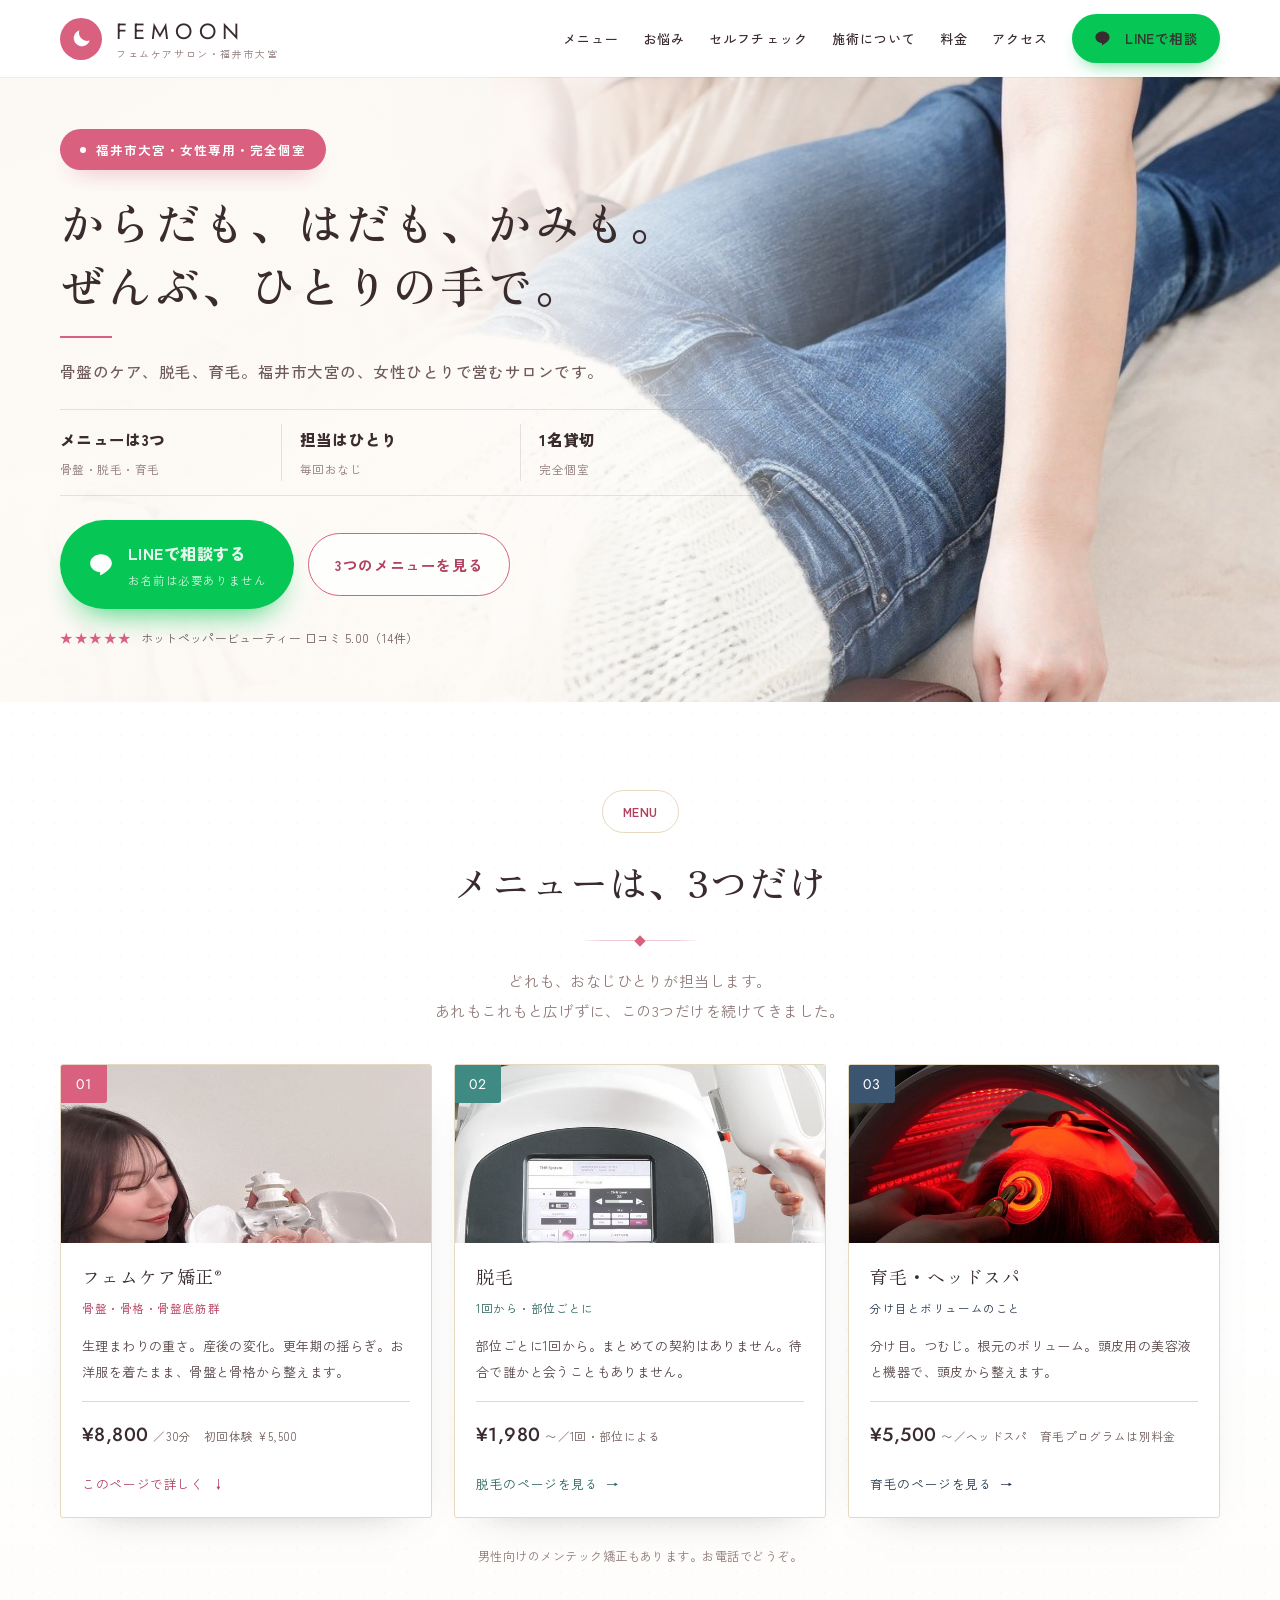
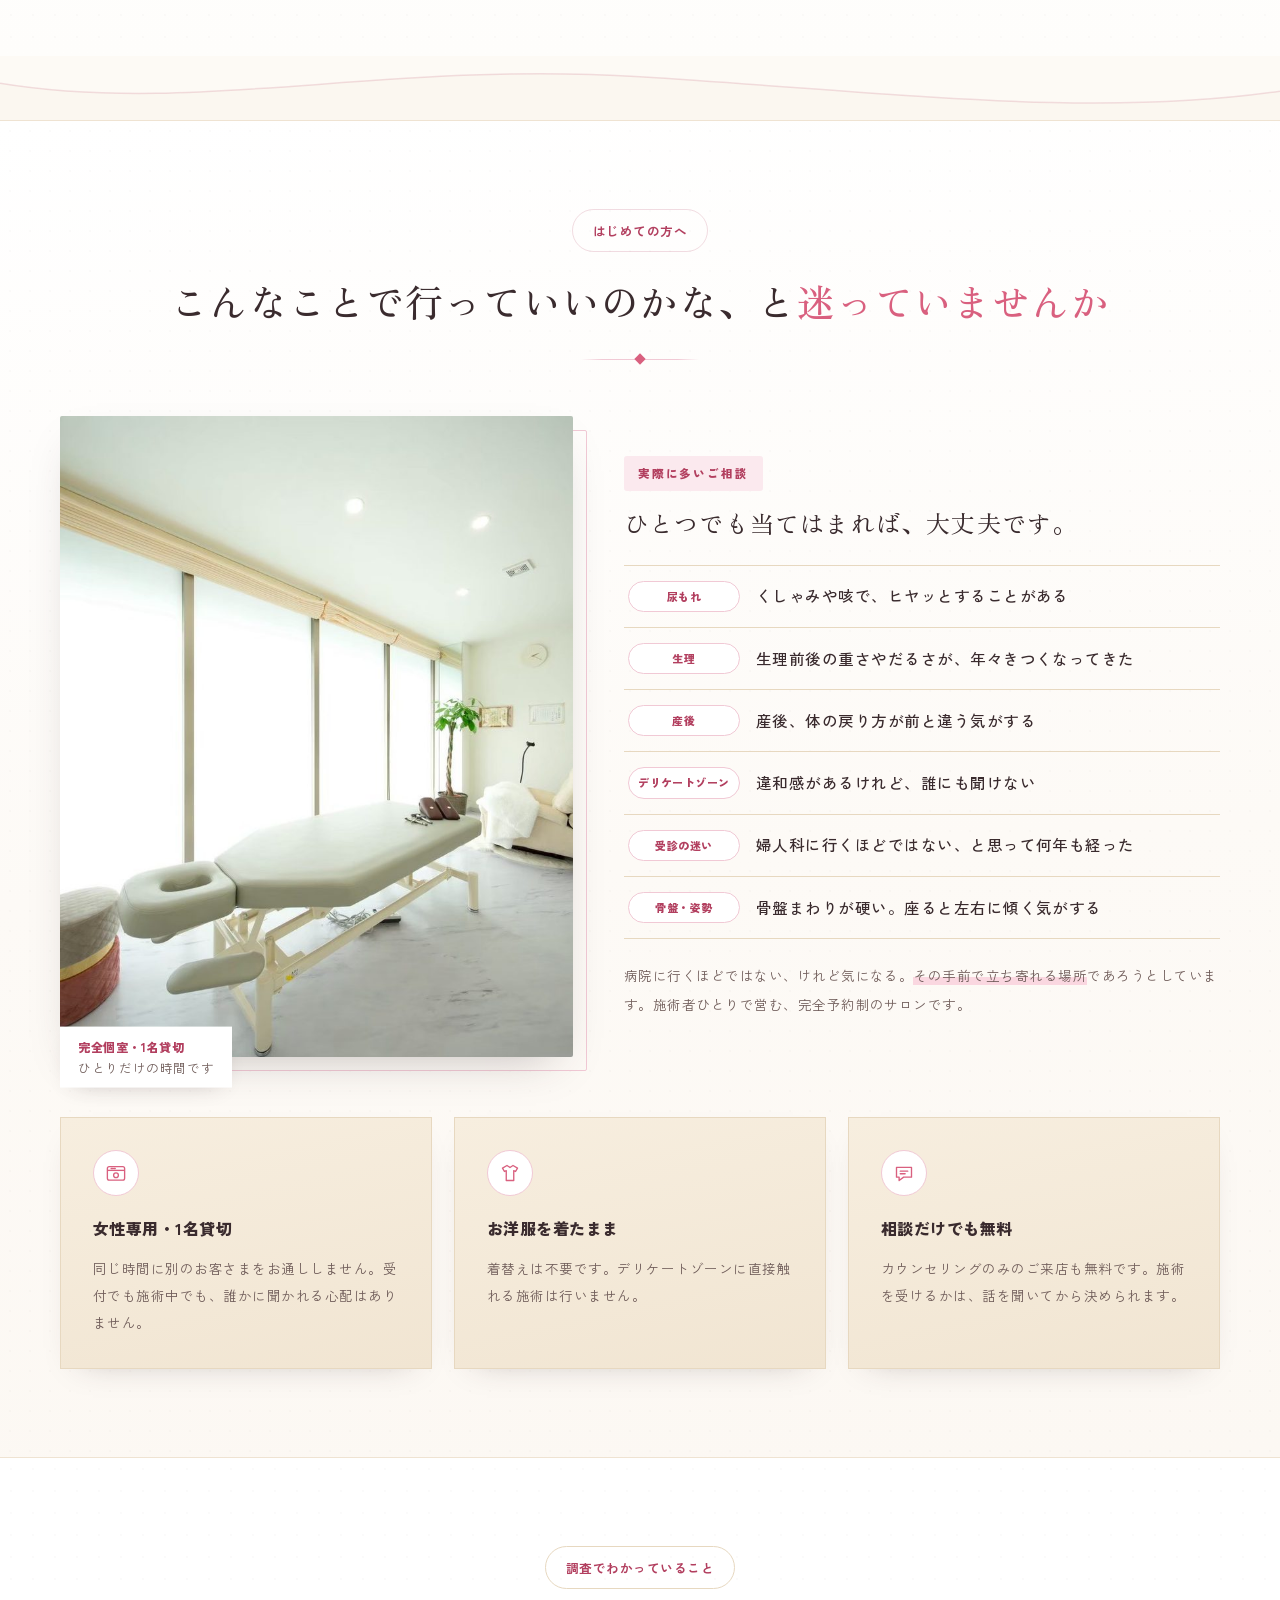
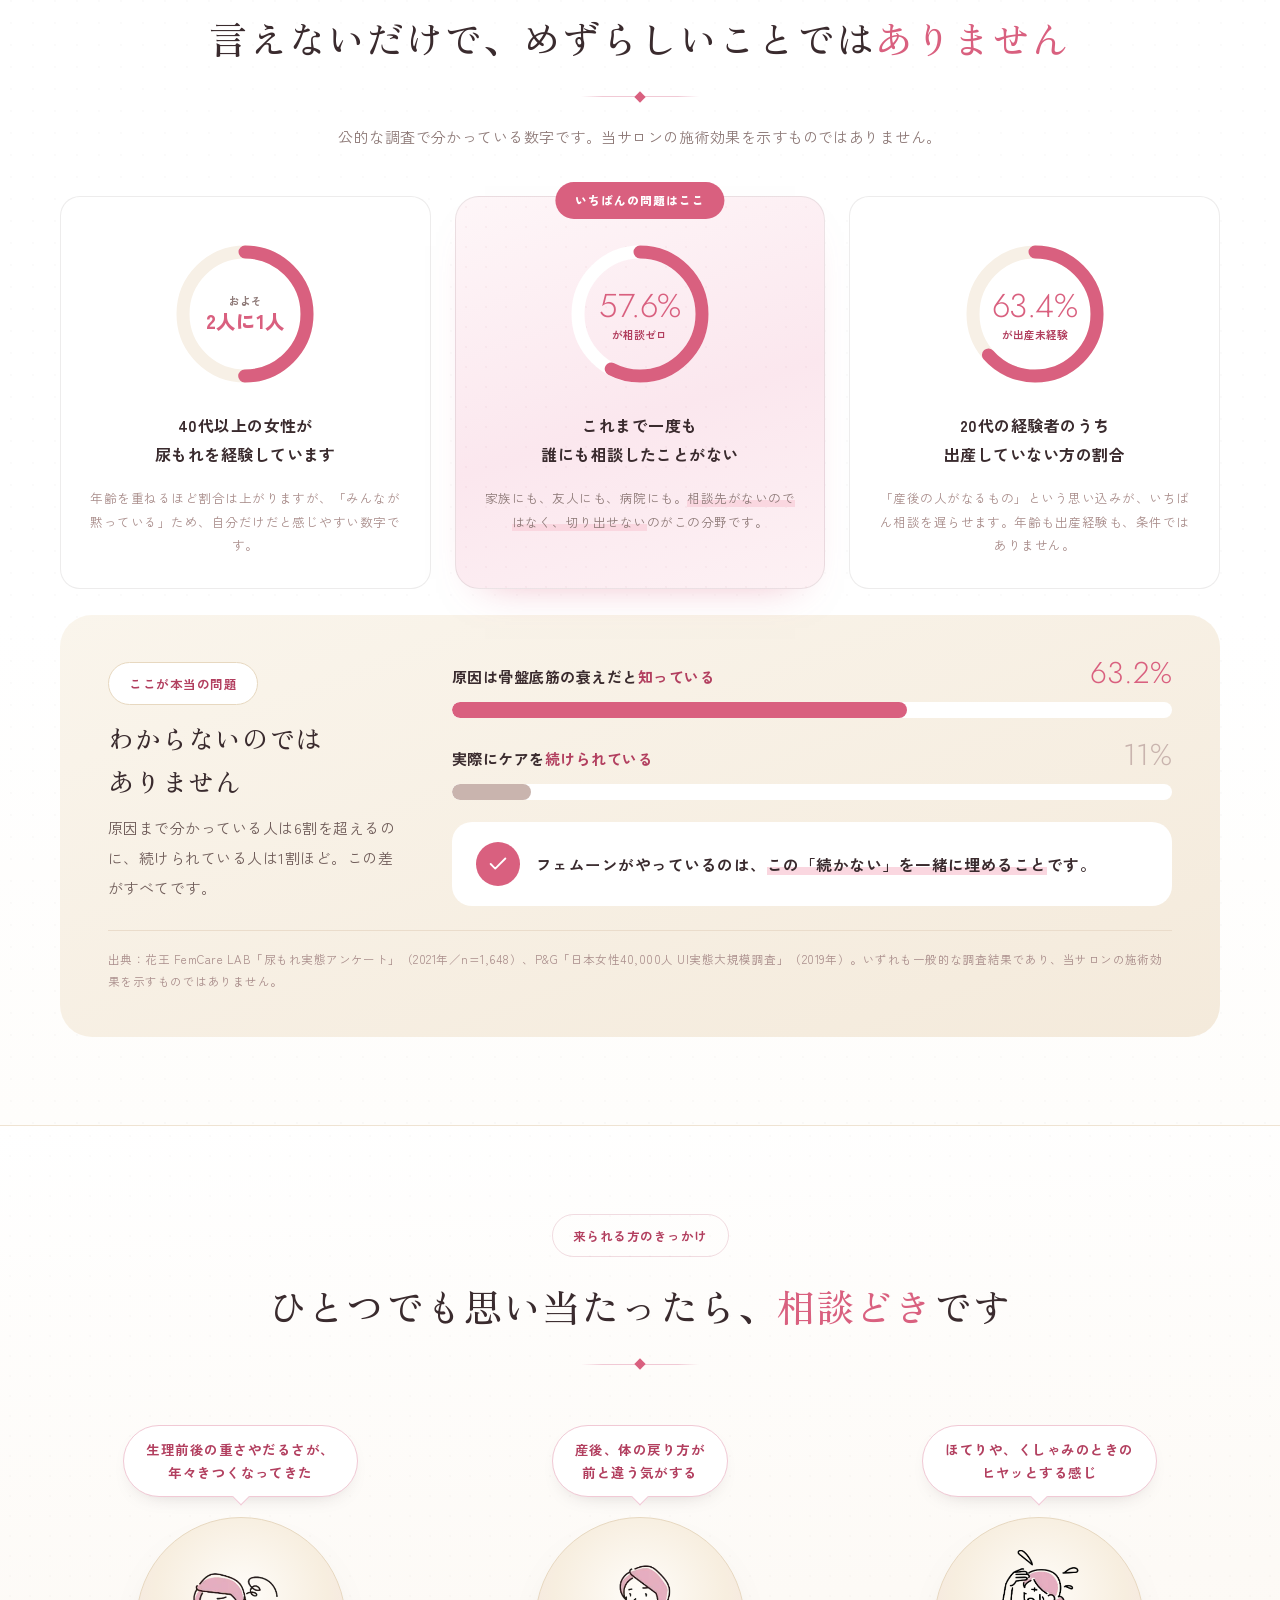
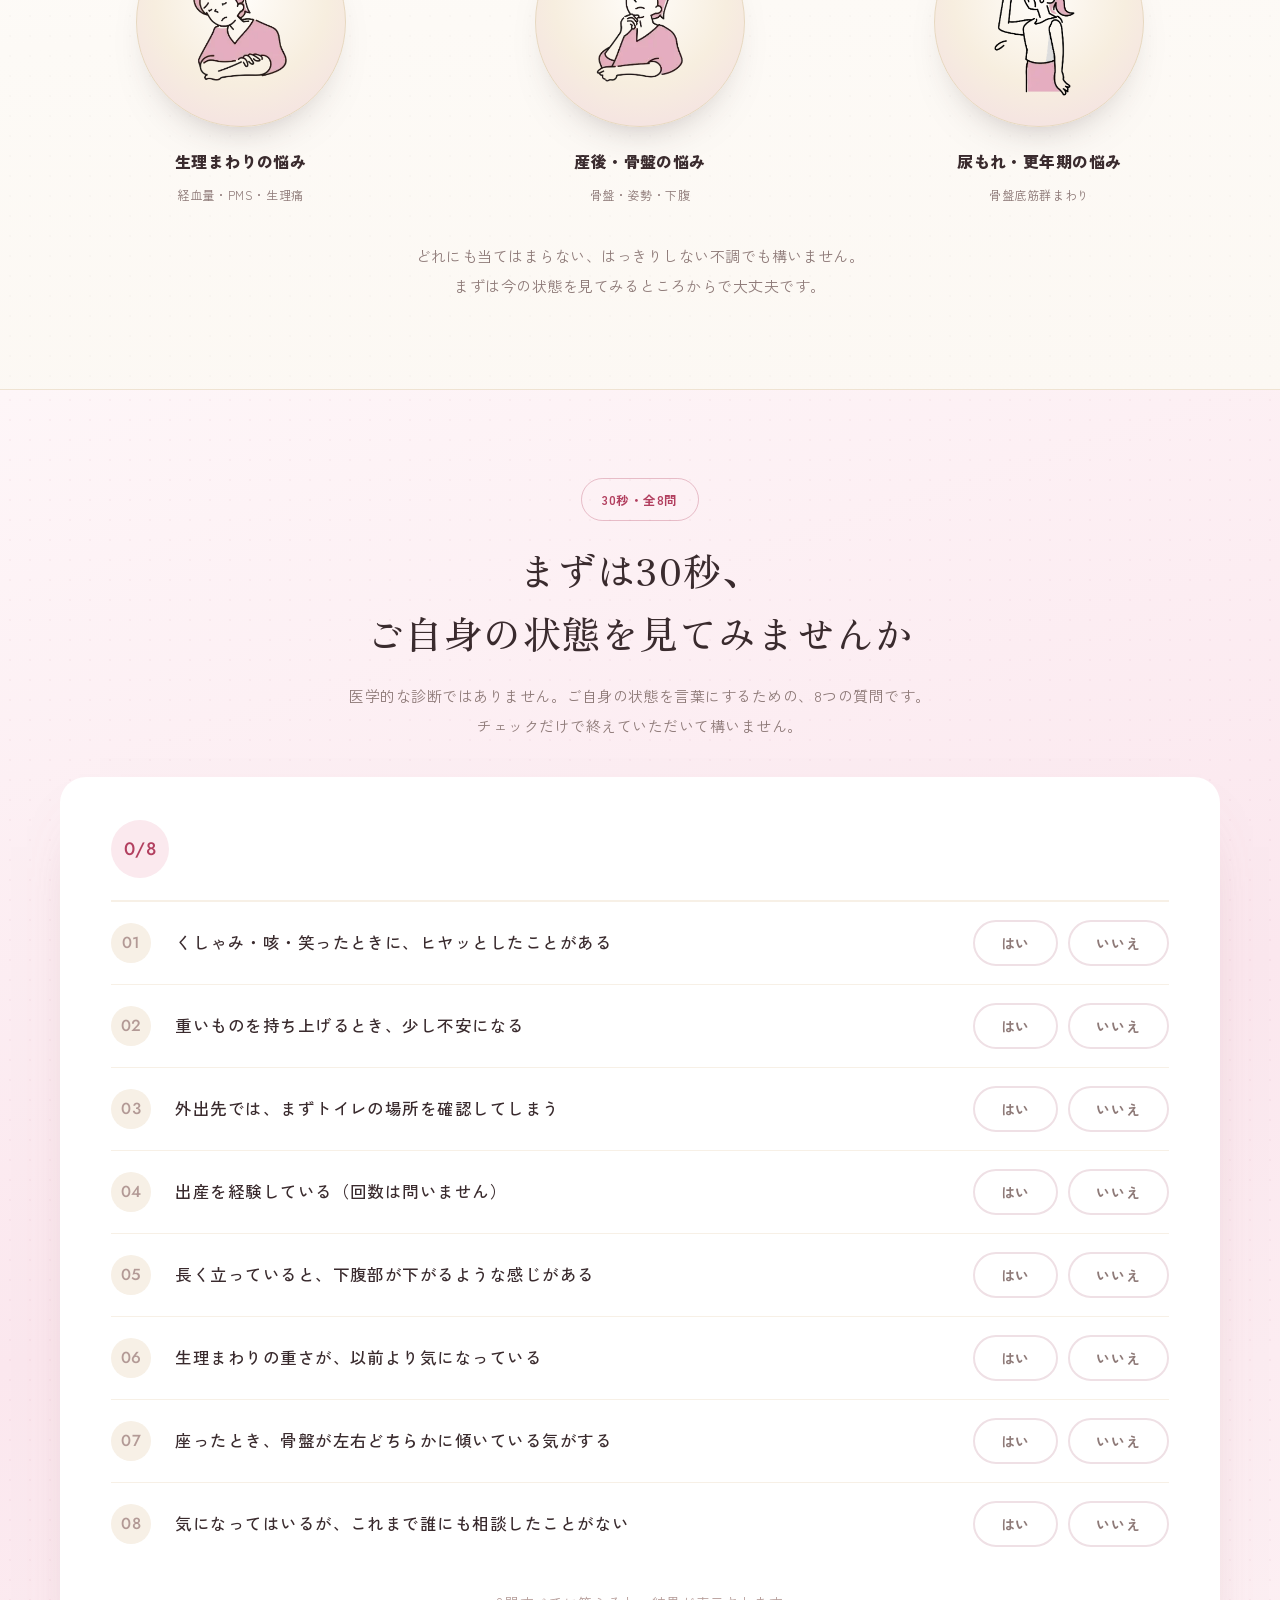
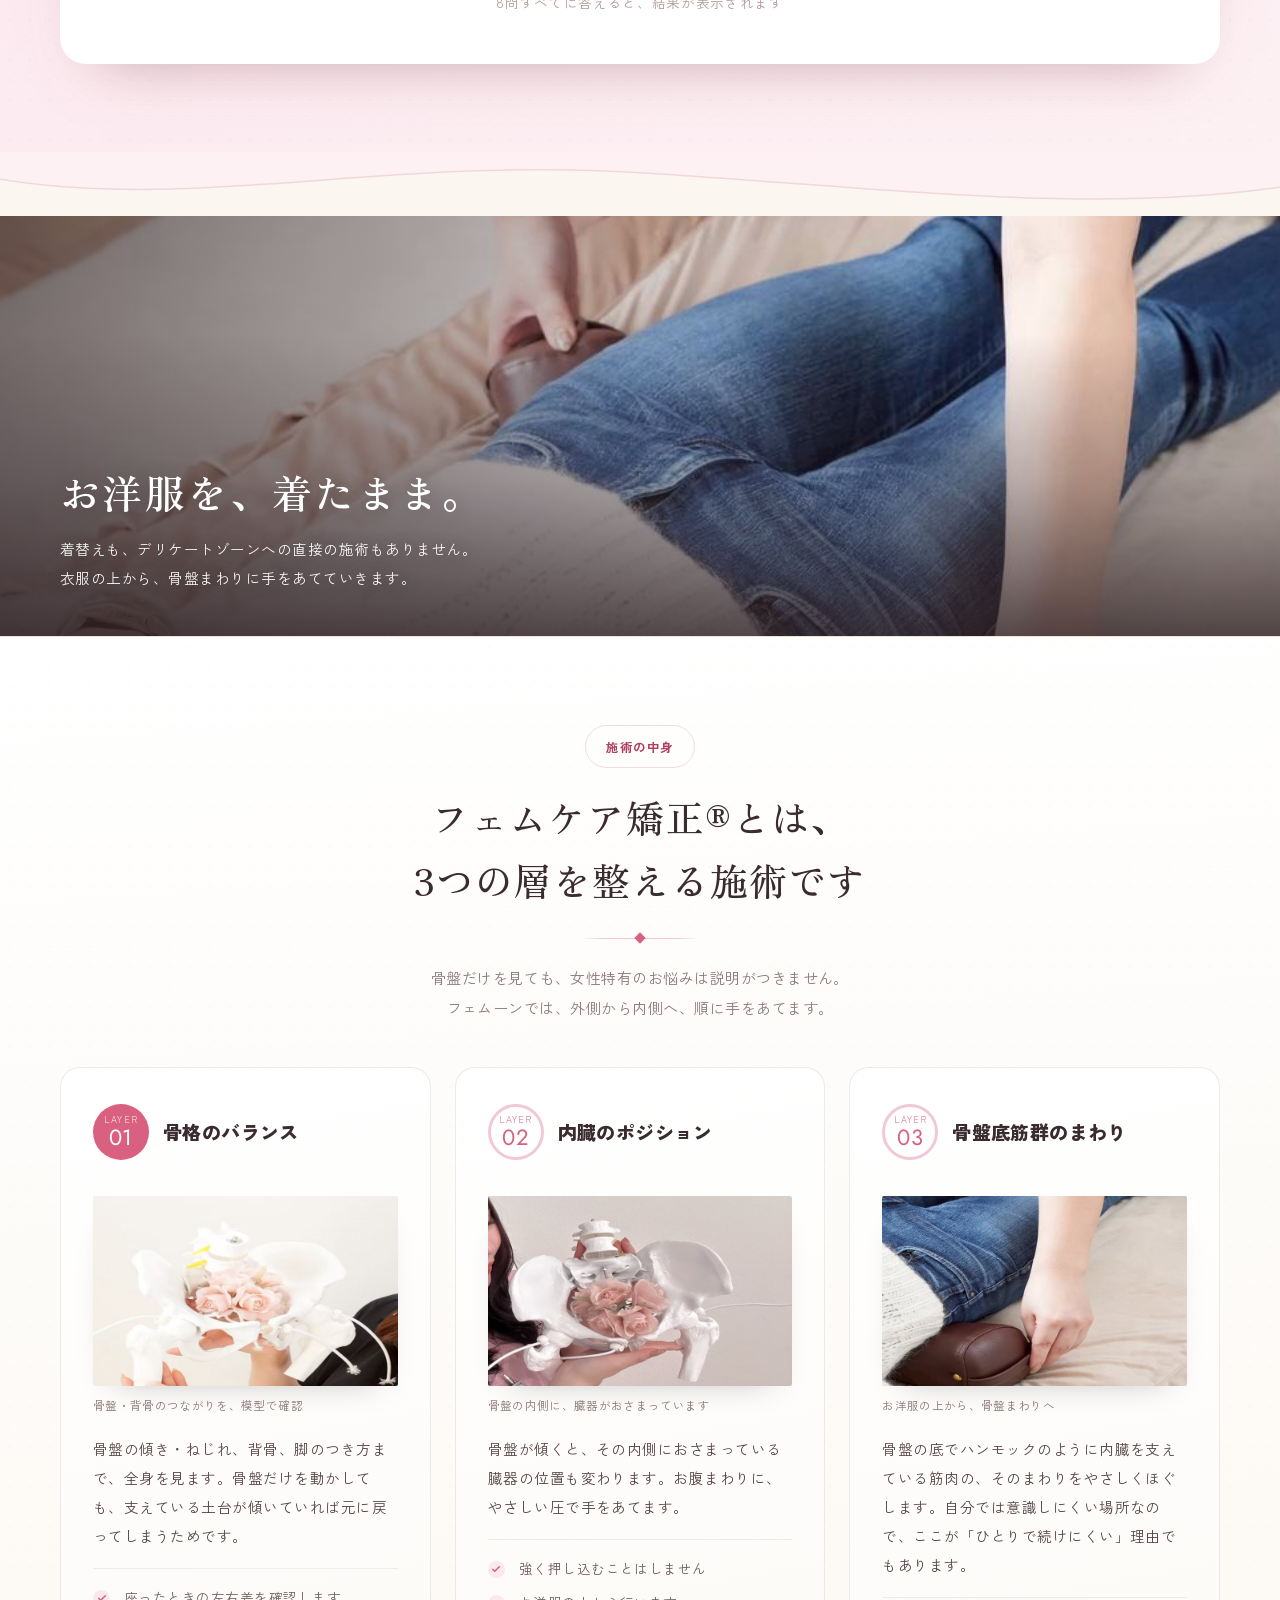
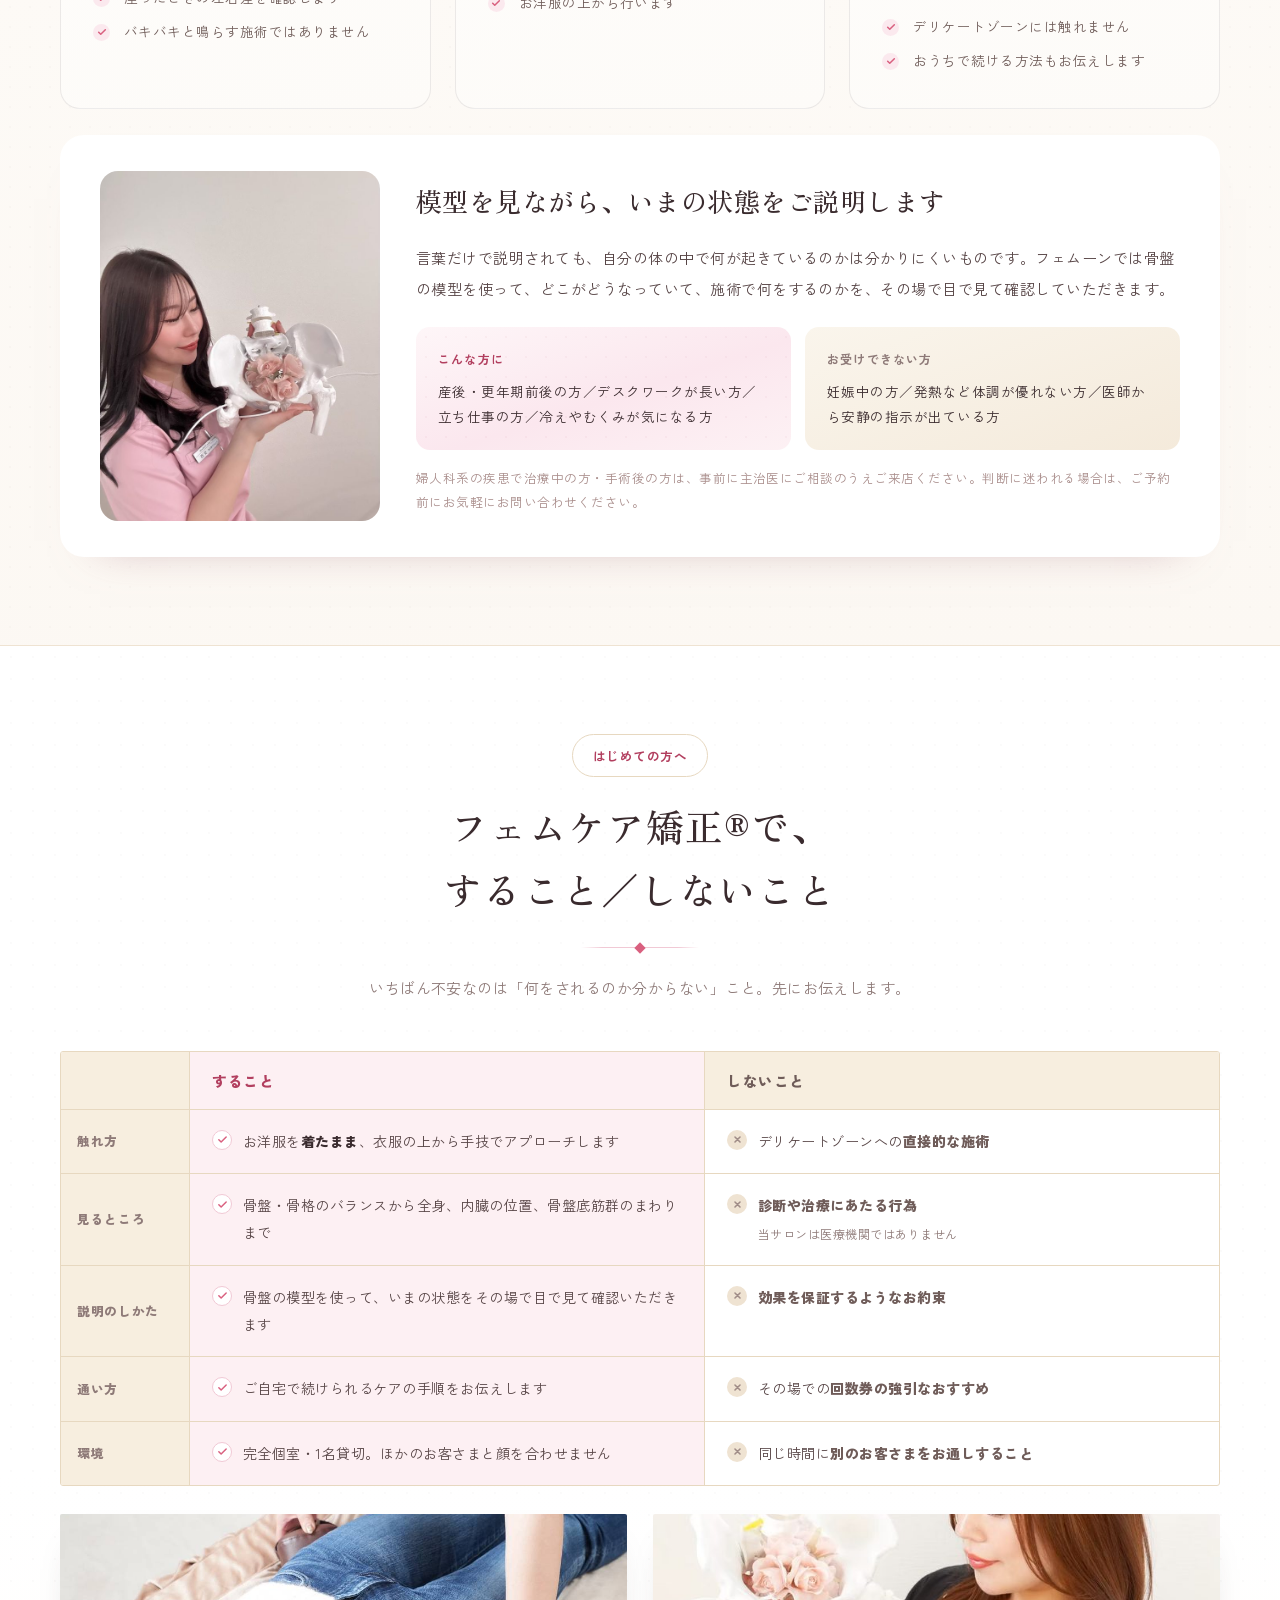
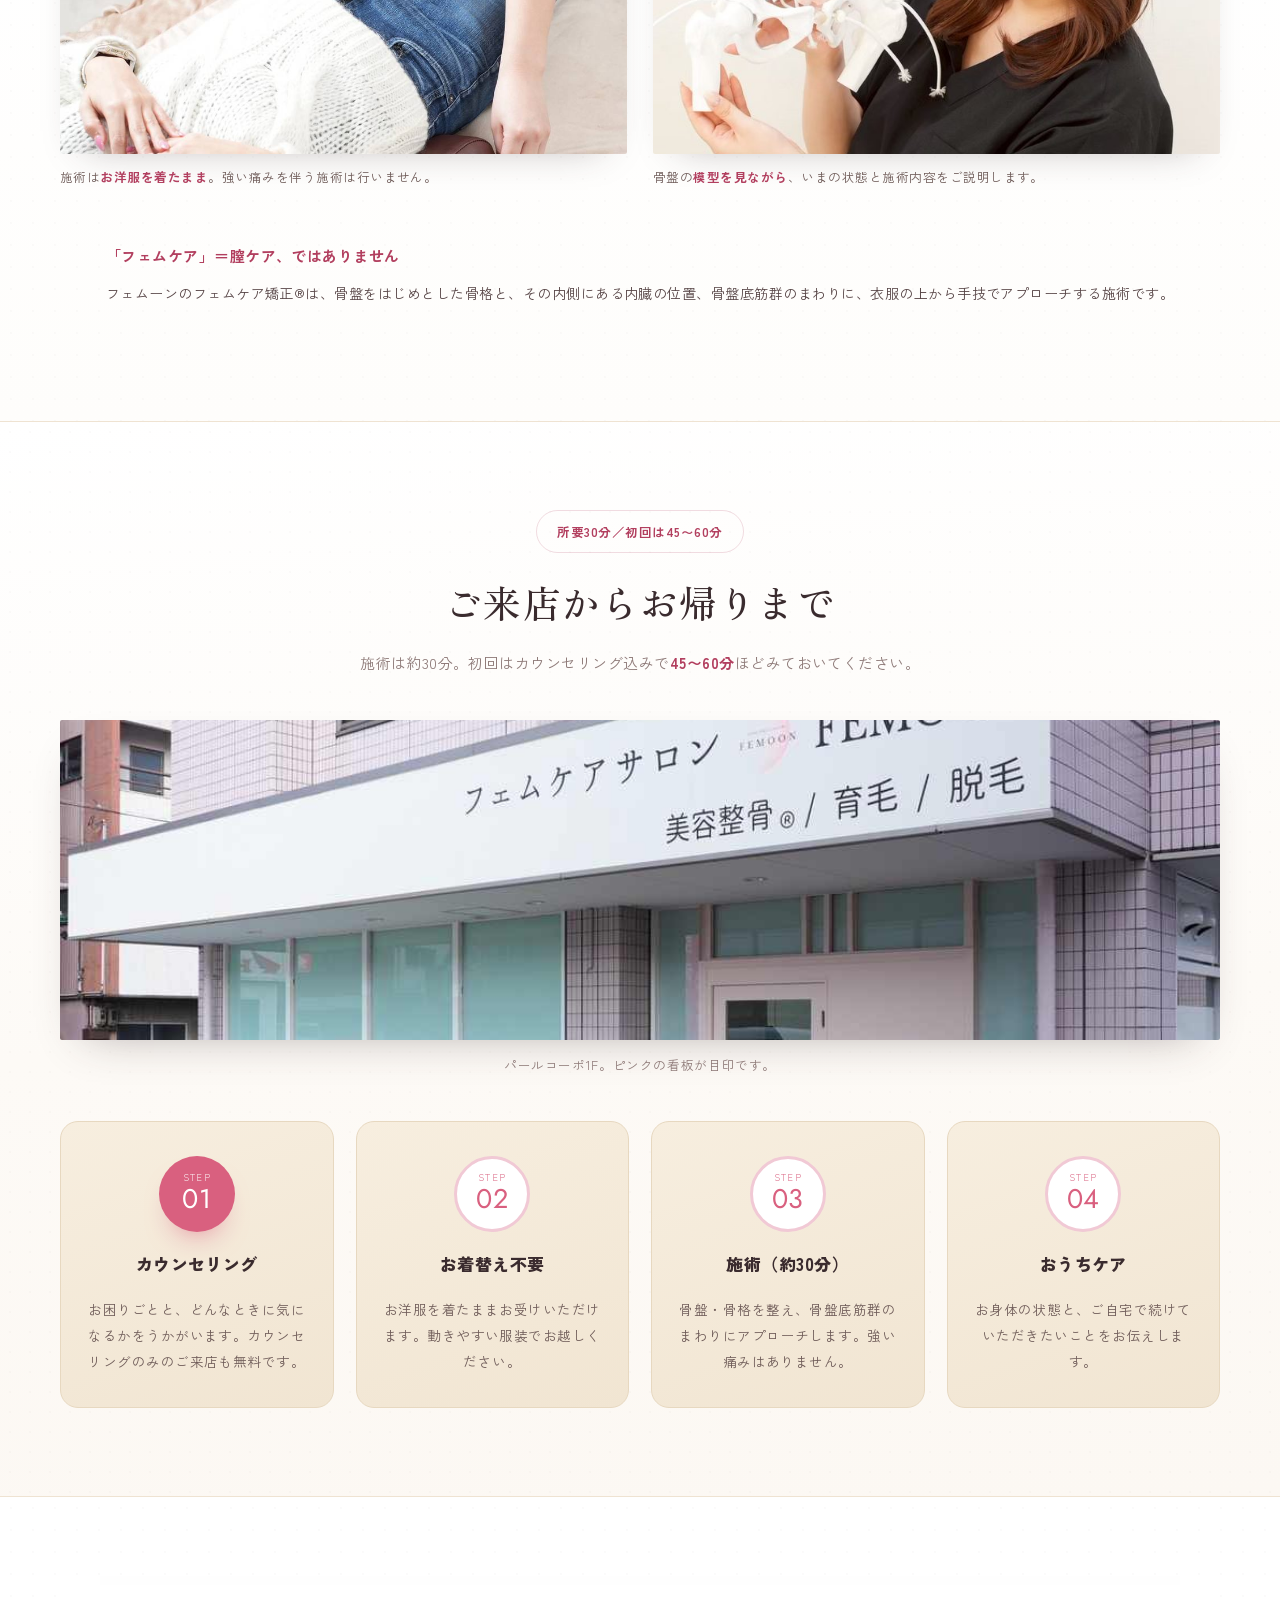
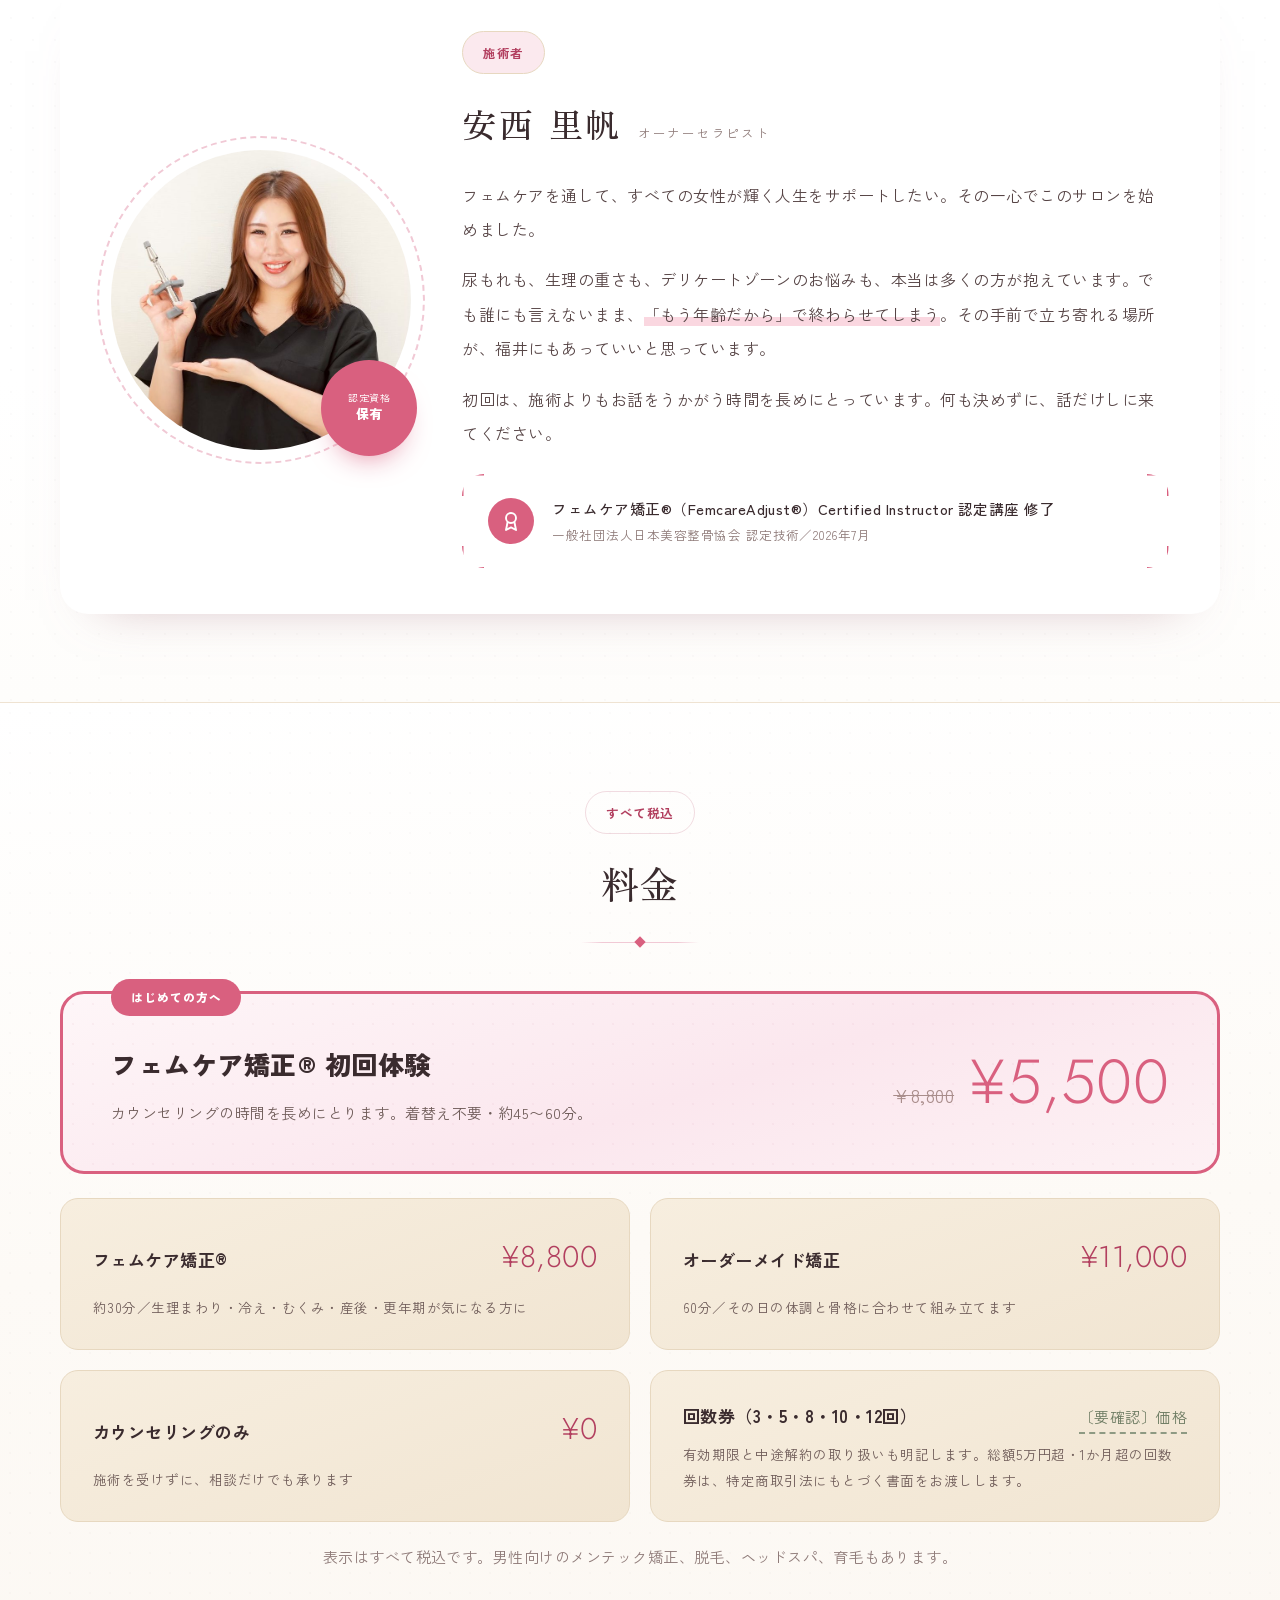
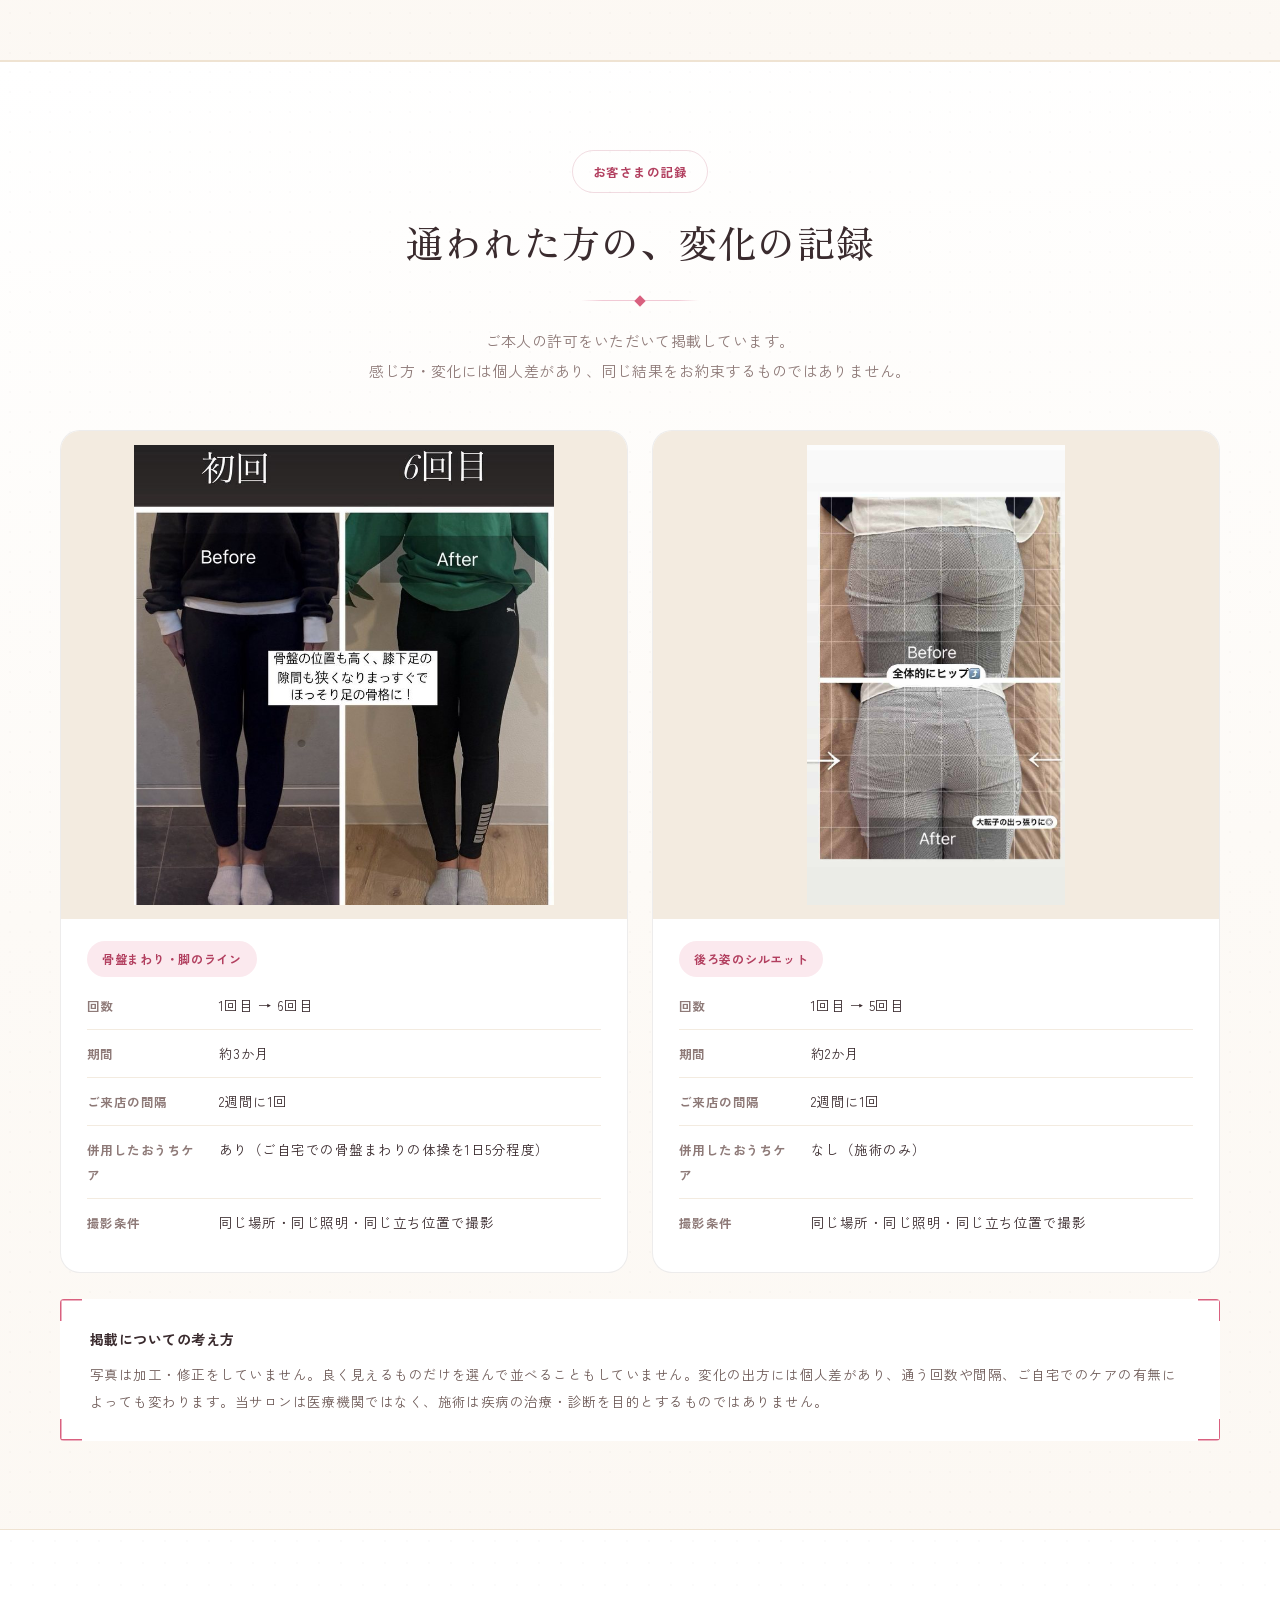
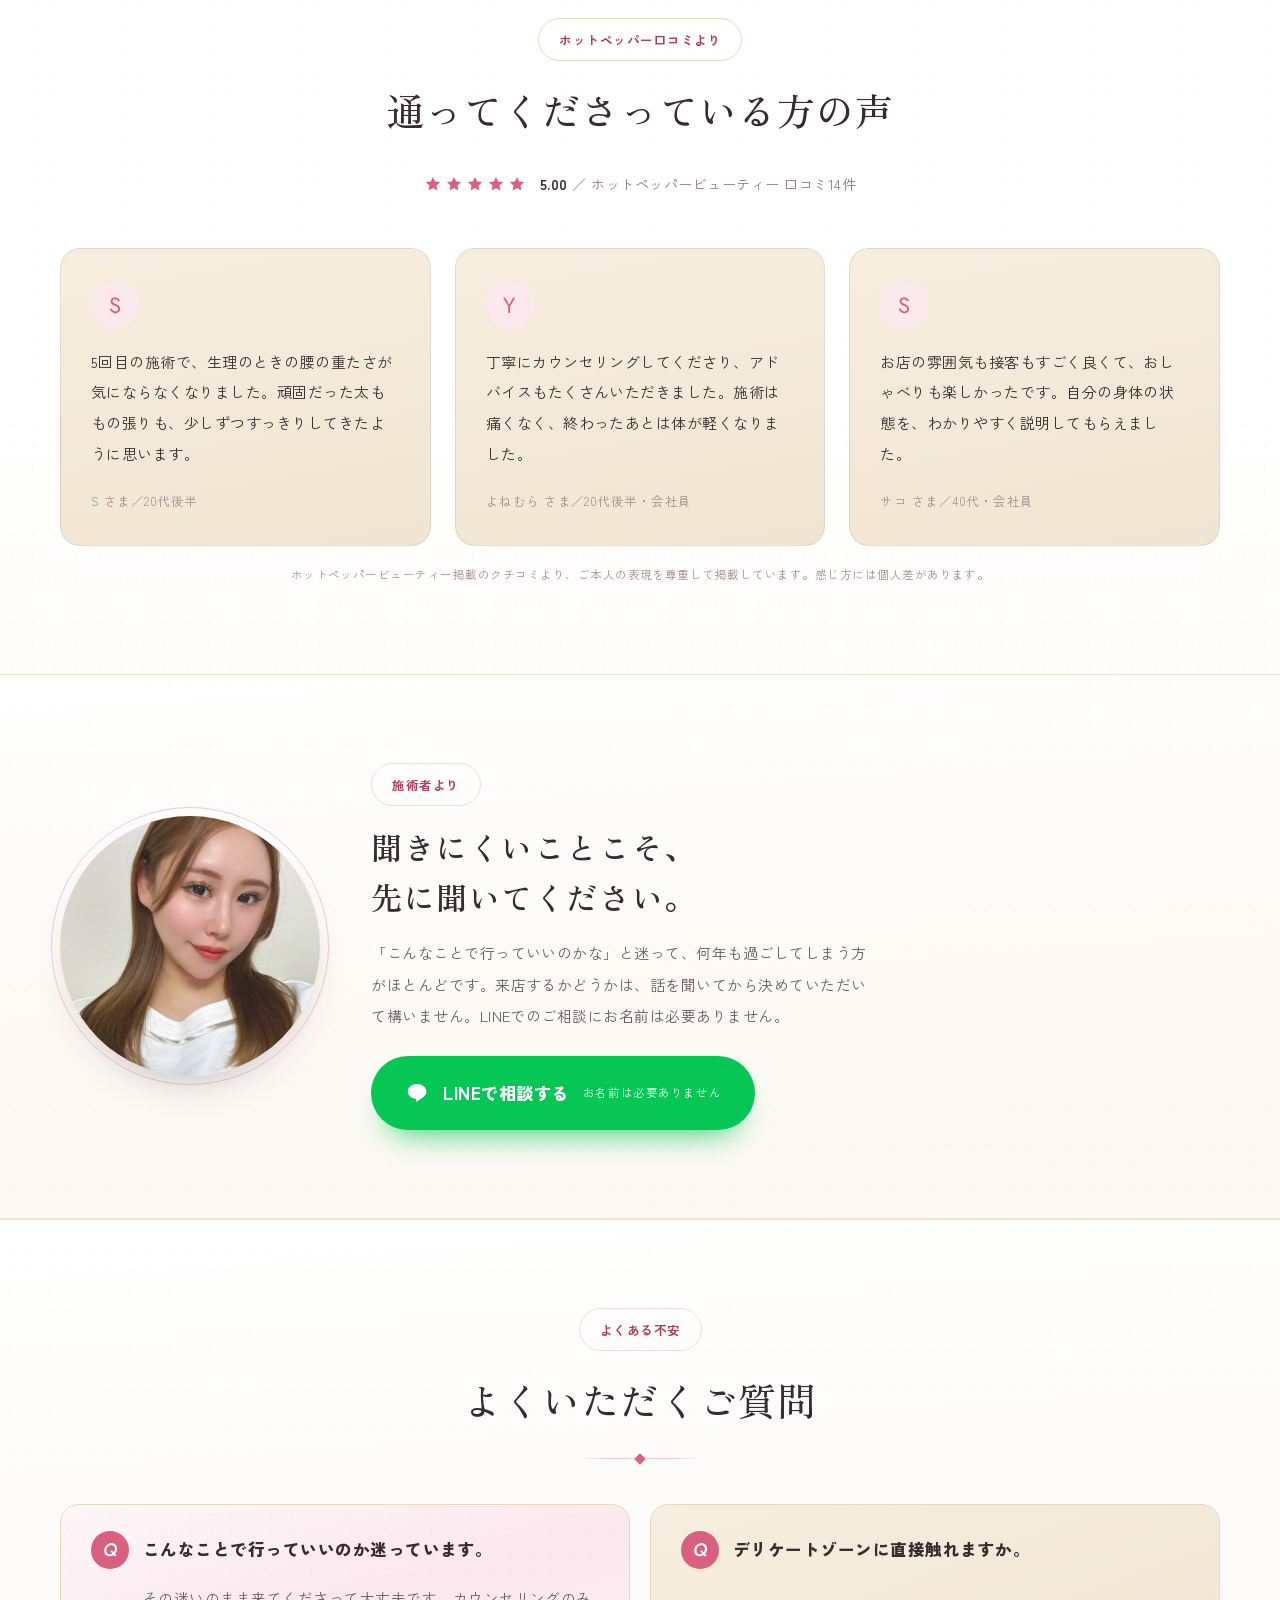
==== commit ddaa6dc6: "Add files via upload" ====
--- a/index.html
+++ b/index.html
@@ -72,12 +72,12 @@
   <div class="hero-in">
     <div class="hero-card">
       <span class="badge"><i></i>福井市大宮・女性専用・完全個室</span>
-      <h1>女性のための、<br>カラダ・ケア。</h1>
+      <h1>からだも、はだも、<br class="sp-br">かみも。<br>ぜんぶ、ひとりの手で。</h1>
       <span class="hero-rule" aria-hidden="true"></span>
-      <p class="hero-sub">生理・産後・更年期まで。<br class="sp-br">体の変化を無理なく越えていけるように。</p>
+      <p class="hero-sub">骨盤のケア、脱毛、育毛。<br class="sp-br">福井市大宮の、女性ひとりで営むサロンです。</p>
       <ul class="hero-facts">
-        <li><b>着替え不要</b><span>お洋服のまま</span></li>
-        <li><b>施術30分</b><span>初回45〜60分</span></li>
+        <li><b>メニューは3つ</b><span>骨盤・脱毛・育毛</span></li>
+        <li><b>担当はひとり</b><span>毎回おなじ</span></li>
         <li><b>1名貸切</b><span>完全個室</span></li>
       </ul>
       <div class="hero-cta">
@@ -85,7 +85,7 @@
           <svg width="26" height="26" viewBox="0 0 24 24" fill="currentColor"><path d="M12 2C6.48 2 2 5.73 2 10.32c0 4.1 3.55 7.54 8.35 8.2.32.07.77.22.88.5.1.25.07.65.03.9l-.14.85c-.04.25-.2.98.86.53 1.06-.44 5.7-3.36 7.78-5.75C21.1 13.9 22 12.2 22 10.32 22 5.73 17.52 2 12 2z"/></svg>
           <span><b>LINEで相談する</b><span>お名前は必要ありません</span></span>
         </a>
-        <a class="btn-ghost-w" href="#price">初回体験 ¥5,500</a>
+        <a class="btn-ghost-w" href="#menu">3つのメニューを見る</a>
       </div>
       <p class="hero-note"><span class="hero-stars" aria-hidden="true">★★★★★</span>ホットペッパービューティー 口コミ 5.00（14件）</p>
     </div>
@@ -95,18 +95,18 @@
 <!-- ══════════ 3つのメニュー ══════════ -->
 <section class="sec sec--white" id="menu">
   <div class="wrap center">
-    <span class="eyebrow">フェムーンの3つのメニュー</span>
-    <h2 class="h2" style="margin-top:18px">やっていることは、3つです</h2>
-    <span class="rule"></span>
-    <p class="lead" style="margin-top:20px">福井市大宮の女性専用サロンで、<br class="sp-br">骨盤まわりのケア・脱毛・育毛の3つを承っています。<br>気になるものを選んでください。</p>
+    <span class="eyebrow">MENU</span>
+    <h2 class="h2" style="margin-top:18px">メニューは、3つだけ</h2>
+    <span class="rule"></span>
+    <p class="lead" style="margin-top:20px">どれも、おなじひとりが担当します。<br>あれもこれもと広げずに、この3つだけを続けてきました。</p>
 
     <div class="svc">
       <a class="svc-card svc-card--now" href="#worries">
         <span class="svc-img"><img src="assets/svc-femcare.jpg" alt="施術者が骨盤の模型を持って説明しているようす" loading="lazy" width="720" height="480"><span class="svc-no">01</span></span>
         <span class="svc-body">
           <span class="svc-ttl">フェムケア矯正<sup>®</sup></span>
-          <span class="svc-sub">骨盤・骨格・骨盤底筋群のまわり</span>
-          <span class="svc-txt">生理まわりの重さ、産後の変化、更年期の揺らぎ。お洋服を着たまま、骨盤と骨格から整えていくメニューです。</span>
+          <span class="svc-sub">骨盤・骨格・骨盤底筋群</span>
+          <span class="svc-txt">生理まわりの重さ。産後の変化。更年期の揺らぎ。お洋服を着たまま、骨盤と骨格から整えます。</span>
           <span class="svc-meta"><b>¥8,800</b><span>／30分　初回体験 ¥5,500</span></span>
           <span class="svc-go">このページで詳しく<i aria-hidden="true">↓</i></span>
         </span>
@@ -116,8 +116,8 @@
         <span class="svc-img"><img src="assets/svc-datsumo.jpg" alt="サロンに設置している業務用の脱毛機" loading="lazy" width="720" height="480"><span class="svc-no">02</span></span>
         <span class="svc-body">
           <span class="svc-ttl">脱毛</span>
-          <span class="svc-sub">女性専用・完全個室でうけられます</span>
-          <span class="svc-txt">部位ごとに1回から。ほかのお客さまと顔を合わせない1名貸切なので、人に見られる心配がありません。</span>
+          <span class="svc-sub">1回から・部位ごとに</span>
+          <span class="svc-txt">部位ごとに1回から。まとめての契約はありません。待合で誰かと会うこともありません。</span>
           <span class="svc-meta"><b>¥1,980</b><span>〜／1回・部位による</span></span>
           <span class="svc-go">脱毛のページを見る<i aria-hidden="true">→</i></span>
         </span>
@@ -127,15 +127,15 @@
         <span class="svc-img"><img src="assets/svc-ikumo.jpg" alt="頭皮に赤色LEDをあてている育毛メニューのようす" loading="lazy" width="720" height="480"><span class="svc-no">03</span></span>
         <span class="svc-body">
           <span class="svc-ttl">育毛・ヘッドスパ</span>
-          <span class="svc-sub">頭皮と髪のボリュームが気になる方へ</span>
-          <span class="svc-txt">分け目、つむじ、髪のハリ。頭皮用の美容液と機器を使って、頭皮環境を整えていくプログラムです。</span>
+          <span class="svc-sub">分け目とボリュームのこと</span>
+          <span class="svc-txt">分け目。つむじ。根元のボリューム。頭皮用の美容液と機器で、頭皮から整えます。</span>
           <span class="svc-meta"><b>¥5,500</b><span>〜／ヘッドスパ　育毛プログラムは別料金</span></span>
           <span class="svc-go">育毛のページを見る<i aria-hidden="true">→</i></span>
         </span>
       </a>
     </div>
 
-    <p class="svc-note">男性向けのメンテック矯正も承っています。お問い合わせください。</p>
+    <p class="svc-note">男性向けのメンテック矯正もあります。お電話でどうぞ。</p>
   </div>
 </section>
 
@@ -183,7 +183,7 @@
       <div class="assure-c">
         <span class="assure-i"><svg viewBox="0 0 32 32" fill="none" aria-hidden="true"><path d="M6 8.5h20v13H15.5L9.5 26v-4.5H6z" stroke="#D9607F" stroke-width="1.8" stroke-linejoin="round"/><path d="M11 13.5h10M11 17h6.5" stroke="#D9607F" stroke-width="1.8" stroke-linecap="round"/></svg></span>
         <h3>相談だけでも無料</h3>
-        <p>カウンセリングのみのご来店を無料で承っています。施術を受けるかは、話を聞いてから決められます。</p>
+        <p>カウンセリングのみのご来店も無料です。施術を受けるかは、話を聞いてから決められます。</p>
       </div>
     </div>
   </div>
@@ -328,7 +328,7 @@
     <span class="eyebrow">施術の中身</span>
     <h2 class="h2" style="margin-top:18px">フェムケア矯正®とは、<br>3つの層を整える施術です</h2>
     <span class="rule"></span>
-    <p class="lead" style="margin-top:20px">骨盤だけを見ても、女性特有のお悩みは説明がつきません。<br>フェムーンでは、外側から内側へ順にアプローチしていきます。</p>
+    <p class="lead" style="margin-top:20px">骨盤だけを見ても、女性特有のお悩みは説明がつきません。<br>フェムーンでは、外側から内側へ、順に手をあてます。</p>
     <div class="cards-3" style="text-align:left">
       <div class="card">
         <div class="card-head"><span class="layer-no fill"><small>LAYER</small><b>01</b></span><h3>骨格のバランス</h3></div>
@@ -342,7 +342,7 @@
       <div class="card">
         <div class="card-head"><span class="layer-no"><small>LAYER</small><b>02</b></span><h3>内臓のポジション</h3></div>
         <figure class="layer-fig"><img src="assets/layer2.jpg" alt="骨盤の内側におさまる臓器の位置を模型で示したところ" loading="lazy" width="760" height="570"><figcaption>骨盤の内側に、臓器がおさまっています</figcaption></figure>
-        <p>骨盤が傾くと、その内側におさまっている臓器の位置も変わります。お腹まわりに、やさしい圧でアプローチしていきます。</p>
+        <p>骨盤が傾くと、その内側におさまっている臓器の位置も変わります。お腹まわりに、やさしい圧で手をあてます。</p>
         <ul class="mini">
           <li><i><svg width="10" height="10" viewBox="0 0 24 24" fill="none" stroke="#D9607F" stroke-width="3.6" stroke-linecap="round" stroke-linejoin="round"><path d="M4 12.5l5 5L20 6.5"/></svg></i><span>強く押し込むことはしません</span></li>
           <li><i><svg width="10" height="10" viewBox="0 0 24 24" fill="none" stroke="#D9607F" stroke-width="3.6" stroke-linecap="round" stroke-linejoin="round"><path d="M4 12.5l5 5L20 6.5"/></svg></i><span>お洋服の上から行います</span></li>
@@ -500,7 +500,7 @@
       <div class="price-row"><span class="nm">カウンセリングのみ</span><span class="val">¥0</span><span class="dsc">施術を受けずに、相談だけでも承ります</span></div>
       <div class="price-row"><span class="nm">回数券（3・5・8・10・12回）</span><span class="tbd">〔要確認〕価格</span><span class="dsc">有効期限と中途解約の取り扱いも明記します。総額5万円超・1か月超の回数券は、特定商取引法にもとづく書面をお渡しします。</span></div>
     </div>
-    <p class="lead" style="margin-top:20px">表示はすべて税込です。男性向けメニュー（メンテック矯正）、脱毛、ヘッドスパ、育毛メニューも承っています。</p>
+    <p class="lead" style="margin-top:20px">表示はすべて税込です。男性向けのメンテック矯正、脱毛、ヘッドスパ、育毛もあります。</p>
   </div>
 </section>
 
@@ -736,7 +736,7 @@
          "気になってはいるが、これまで誰にも相談したことがない"];
   var R=[{max:2,t:"気になる項目は少なめでした",b:"いまは大きく気になることは少ないようです。骨盤まわりのコンディションは、年齢やライフステージで少しずつ変わっていきます。いまの状態を保つためのおうちケアの手順を、LINEでお送りします。"},
          {max:5,t:"いくつか、心当たりがありますね",b:"日常のなかで「あれ？」と思う場面が出てきている段階かもしれません。この時期にご自身の骨盤まわりの状態を知っておくと、選べることが増えます。チェックが入った項目ごとの解説と、ご自宅で続けられるケアの手順をLINEでお送りします。"},
-         {max:8,t:"ひとりで抱えてこられたのだと思います",b:"多くの項目にチェックが入りました。同じ状態の方はめずらしくありませんが、6割近い方が誰にも相談しないまま過ごしています。まずは解説とおうちケアの手順を読んでみてください。そのうえで話を聞いてみたいと思われたら、カウンセリングのみのご来店も無料で承っています。"}];
+         {max:8,t:"ひとりで抱えてこられたのだと思います",b:"多くの項目にチェックが入りました。同じ状態の方はめずらしくありませんが、6割近い方が誰にも相談しないまま過ごしています。まずは解説とおうちケアの手順を読んでみてください。そのうえで話を聞いてみたいと思われたら、カウンセリングのみのご来店も無料です。"}];
   var list=document.getElementById('qList'); if(!list) return;
   var ans=new Array(Q.length).fill(null);
 
--- a/assets/style.css
+++ b/assets/style.css
@@ -144,12 +144,12 @@
     rgba(253,250,246,.985) 0%,rgba(253,250,246,.96) 30%,
     rgba(253,250,246,.80) 45%,rgba(253,250,246,.34) 60%,rgba(253,250,246,0) 78%)}
 .hero-in{position:relative;z-index:2;width:100%;max-width:1320px;margin:0 auto;padding:0 var(--gut)}
-.hero-card{max-width:min(560px,62%)}
+.hero-card{max-width:min(700px,70%)}
 .badge{display:inline-flex;align-items:center;gap:10px;background:var(--pink);color:#fff;
   font-size:clamp(10.5px,1.3vw,12.5px);font-weight:700;letter-spacing:.08em;padding:8px 20px;border-radius:999px;
   box-shadow:0 12px 24px -16px rgba(var(--pink-rgb),.9);max-width:none;width:auto}
 .badge i{width:6px;height:6px;border-radius:50%;background:#fff;display:block}
-.hero h1{font-family:var(--serif);font-size:clamp(31px,5vw,55px);font-weight:600;
+.hero h1{font-family:var(--serif);font-size:clamp(28px,4.1vw,45px);font-weight:600;
   line-height:1.4;letter-spacing:.055em;color:var(--ink);margin-top:20px}
 .hero-rule{display:block;width:52px;height:2px;background:var(--pink);margin-top:20px}
 .hero-sub{margin-top:18px;font-size:clamp(13.5px,1.6vw,15.5px);font-weight:500;line-height:2;color:var(--muted)}
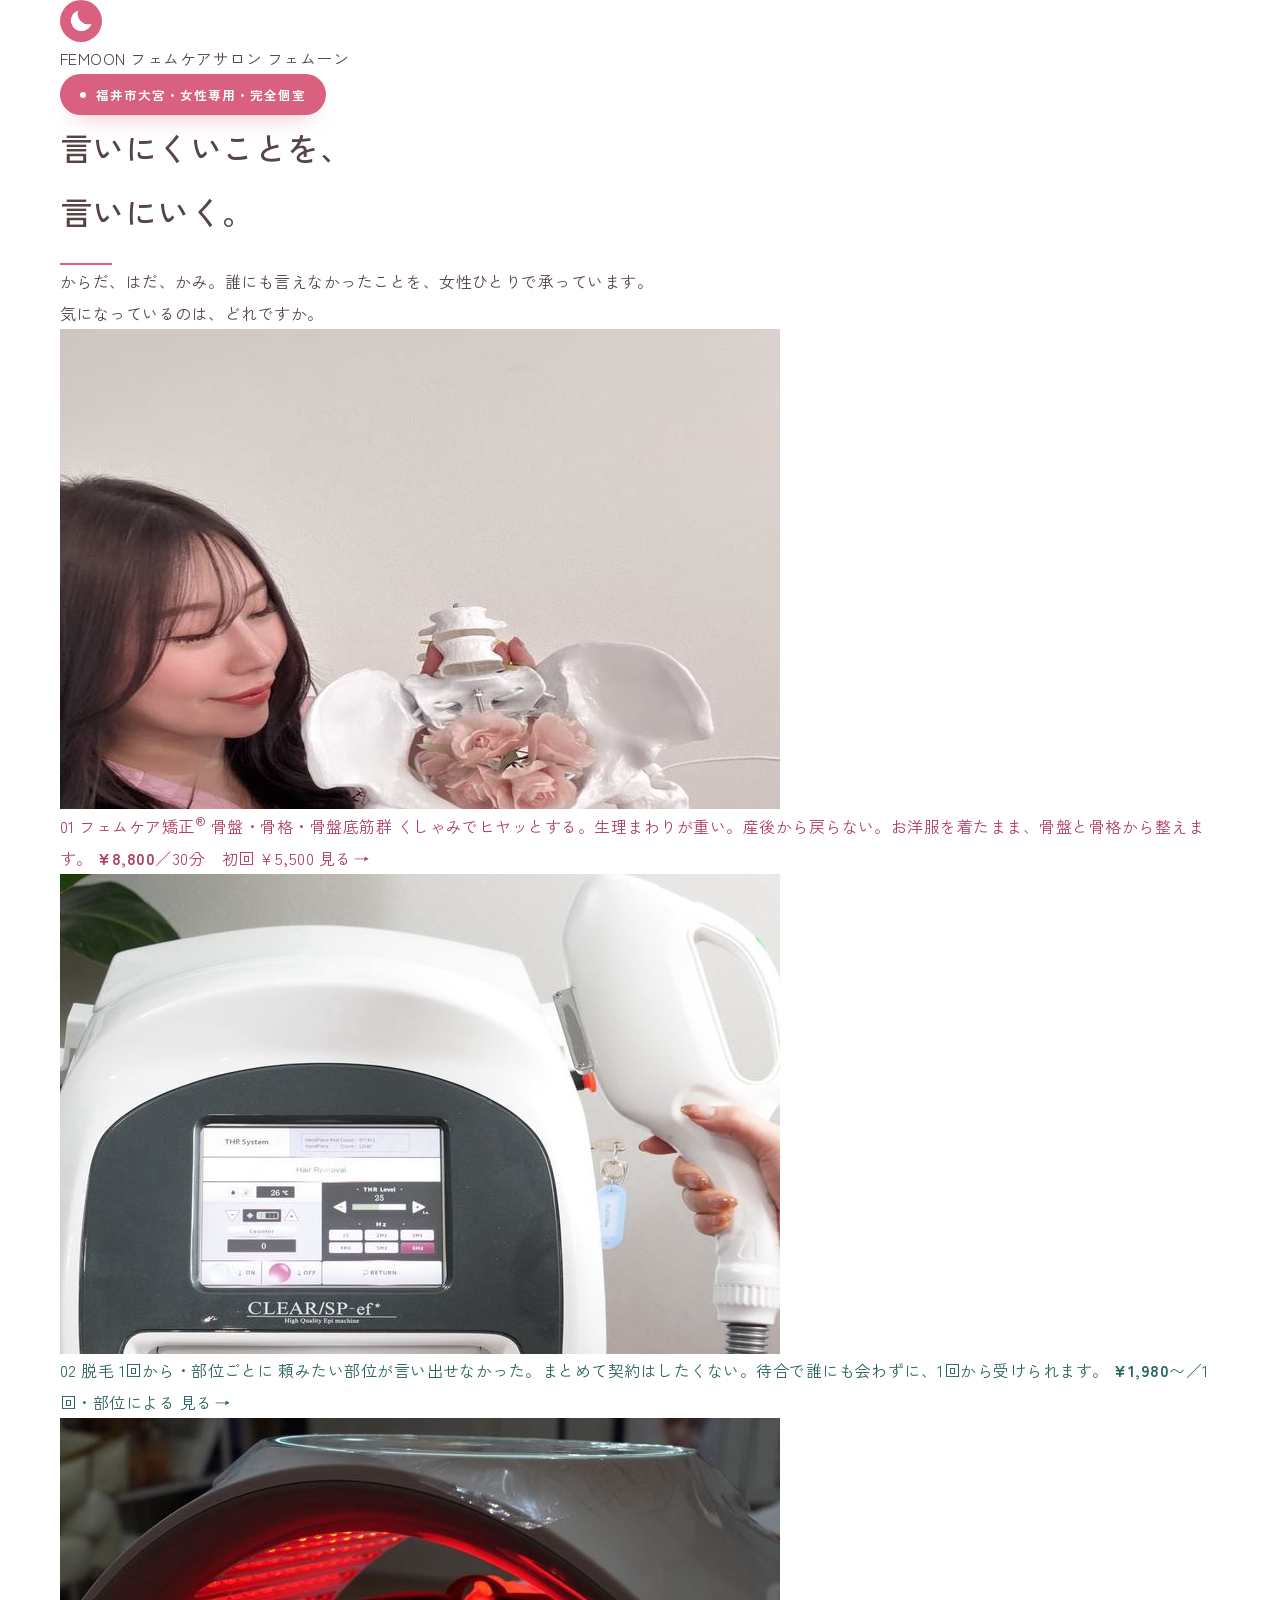
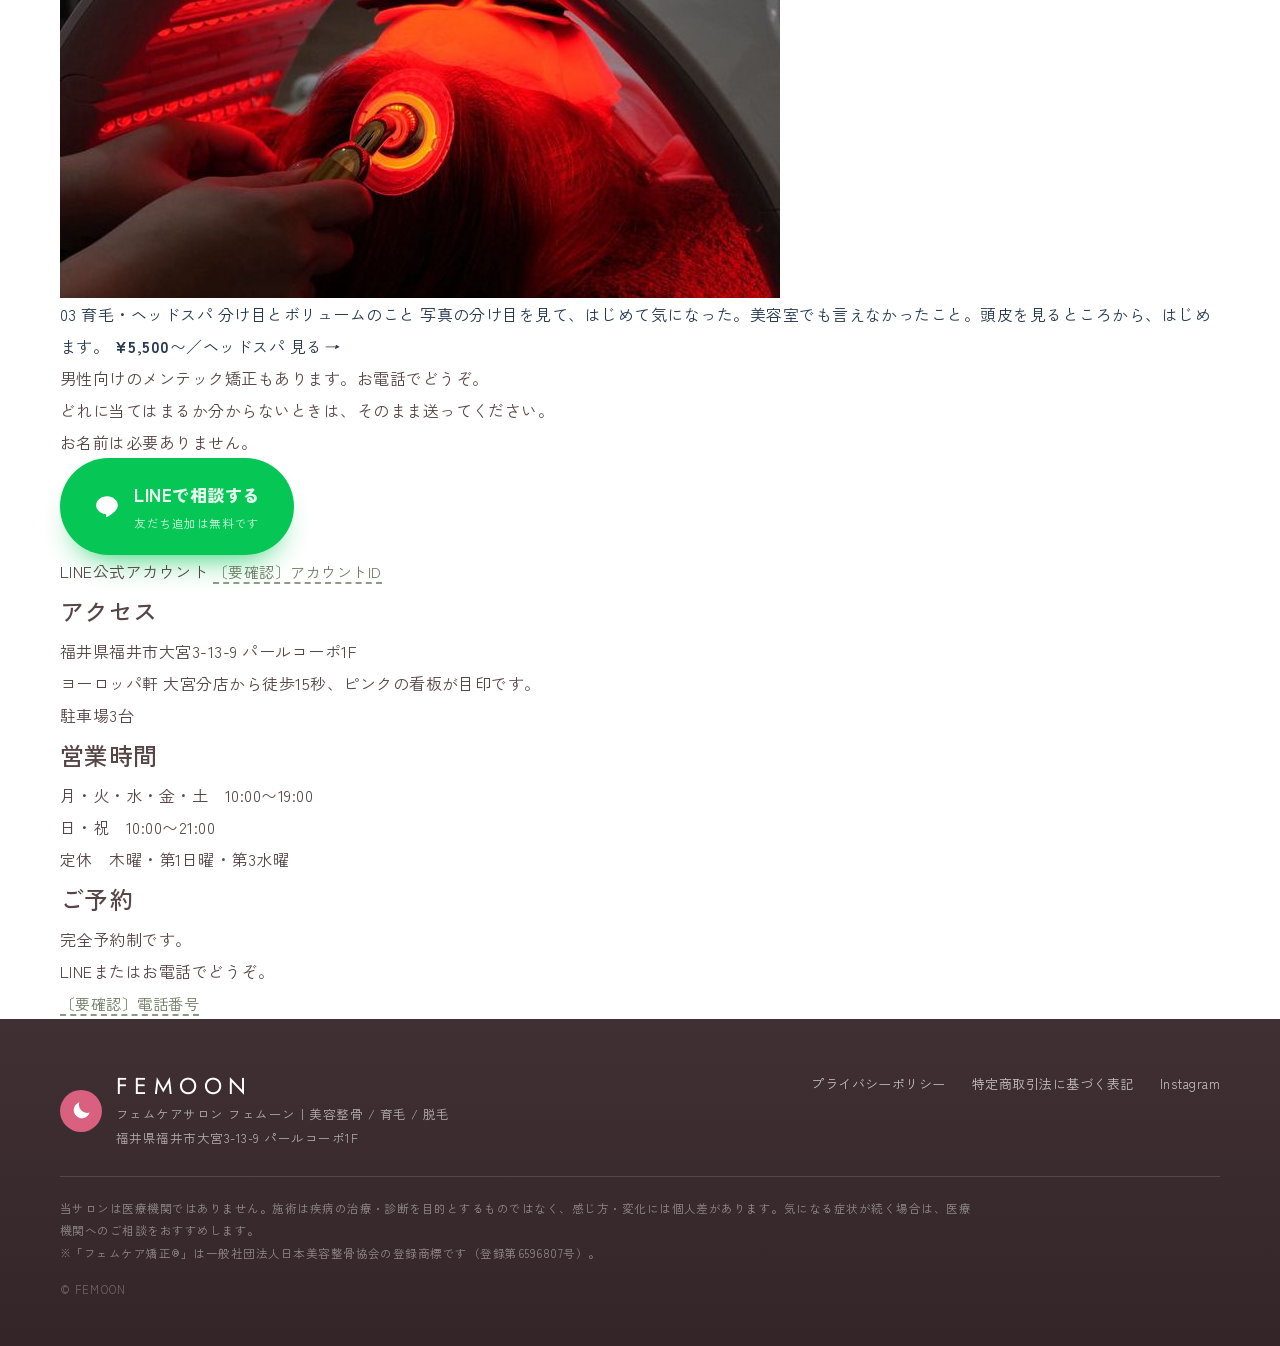
==== commit d1748d10: "Add files via upload" ====
--- a/index.html
+++ b/index.html
@@ -4,13 +4,14 @@
 <meta charset="utf-8">
 <meta name="viewport" content="width=device-width, initial-scale=1">
 <title>フェムケアサロン FEMOON（フェムーン）｜福井市大宮・女性専用・完全個室</title>
-<meta name="description" content="福井市大宮のフェムケア専門サロン FEMOON。女性専用・完全個室・1名貸切。フェムケア矯正®で骨盤・骨格を整えます。お洋服を着たまま、デリケートゾーンには直接触れません。初回体験 ¥5,500。">
+<meta name="description" content="福井市大宮の女性専用サロン FEMOON。フェムケア矯正®・脱毛・育毛の3つを、女性ひとりで承っています。完全個室・1名貸切。カウンセリングのみのご来店も無料です。">
 <link rel="canonical" href="https://femoon.skeleton-inc.jp/">
 <meta name="robots" content="noindex,nofollow"><!-- 公開確認中。サロン確認後に削除する -->
 <meta property="og:type" content="website">
 <meta property="og:title" content="フェムケアサロン FEMOON（フェムーン）｜福井市大宮">
-<meta property="og:description" content="くしゃみで、ヒヤッとする。その話をしていい場所が、福井にもあります。女性専用・完全個室のフェムケアサロン。">
+<meta property="og:description" content="言いにくいことを、言いにいく。福井市大宮の女性専用サロン。骨盤のケア・脱毛・育毛を、女性ひとりで承っています。">
 <meta property="og:image" content="https://femoon.skeleton-inc.jp/assets/storefront.jpg">
+<meta property="og:url" content="https://femoon.skeleton-inc.jp/">
 <meta property="og:locale" content="ja_JP">
 <meta name="twitter:card" content="summary_large_image">
 <meta name="theme-color" content="#D9607F">
@@ -24,7 +25,7 @@
   "@type":"HealthAndBeautyBusiness",
   "name":"フェムケアサロン FEMOON",
   "alternateName":"フェムーン",
-  "description":"福井市大宮のフェムケア専門サロン。女性専用・完全個室・1名貸切。",
+  "description":"福井市大宮の女性専用サロン。フェムケア矯正®・脱毛・育毛。完全個室・1名貸切。",
   "url":"https://femoon.skeleton-inc.jp/",
   "image":"https://femoon.skeleton-inc.jp/assets/storefront.jpg",
   "address":{"@type":"PostalAddress","streetAddress":"大宮3-13-9 パールコーポ1F","addressLocality":"福井市","addressRegion":"福井県","addressCountry":"JP"},
@@ -32,675 +33,114 @@
     {"@type":"OpeningHoursSpecification","dayOfWeek":["Monday","Tuesday","Wednesday","Friday","Saturday"],"opens":"10:00","closes":"19:00"},
     {"@type":"OpeningHoursSpecification","dayOfWeek":["Sunday"],"opens":"10:00","closes":"21:00"}
   ],
-  "priceRange":"¥5,500〜¥11,000",
-  "paymentAccepted":"現金, クレジットカード",
-  "makesOffer":[
-    {"@type":"Offer","name":"フェムケア矯正® 初回体験","price":"5500","priceCurrency":"JPY"},
-    {"@type":"Offer","name":"フェムケア矯正®","price":"8800","priceCurrency":"JPY"},
-    {"@type":"Offer","name":"オーダーメイド矯正","price":"11000","priceCurrency":"JPY"}
-  ]
+  "priceRange":"¥1,980〜¥44,000",
+  "paymentAccepted":"現金, クレジットカード"
 }
 </script>
 </head>
-<body>
+<body class="gate-body">
 
-<a class="sr" href="#check">セルフチェックへ移動</a>
+<main class="gate">
+  <div class="wrap">
 
-<!-- ══════════ HEADER ══════════ -->
-<header class="site-head">
-  <div class="wrap">
-    <a class="brand" href="#top">
-      <span class="brand-mark"><svg width="23" height="23" viewBox="0 0 24 24" fill="#fff"><path d="M20.5 14.2A8.5 8.5 0 0 1 9.8 3.5a8.5 8.5 0 1 0 10.7 10.7z"/></svg></span>
-      <span class="brand-txt"><span class="brand-en">FEMOON</span><span class="brand-ja">フェムケアサロン・福井市大宮</span></span>
-    </a>
-    <nav class="nav">
-      <a href="#menu">メニュー</a>
-      <a href="#worries">お悩み</a>
-      <a href="#check">セルフチェック</a>
-      <a href="#care">施術について</a>
-      <a href="#price">料金</a>
-      <a href="#access">アクセス</a>
-      <a class="btn-line" href="#line"><svg width="17" height="17" viewBox="0 0 24 24" fill="currentColor"><path d="M12 2C6.48 2 2 5.73 2 10.32c0 4.1 3.55 7.54 8.35 8.2.32.07.77.22.88.5.1.25.07.65.03.9l-.14.85c-.04.25-.2.98.86.53 1.06-.44 5.7-3.36 7.78-5.75C21.1 13.9 22 12.2 22 10.32 22 5.73 17.52 2 12 2z"/></svg><span><b>LINEで相談</b></span></a>
-    </nav>
-  </div>
-</header>
+    <header class="gate-head">
+      <span class="brand-mark"><svg width="30" height="30" viewBox="0 0 24 24" fill="#fff"><path d="M20.5 14.2A8.5 8.5 0 0 1 9.8 3.5a8.5 8.5 0 1 0 10.7 10.7z"/></svg></span>
+      <span class="gate-brand">
+        <span class="gate-en">FEMOON</span>
+        <span class="gate-ja">フェムケアサロン フェムーン</span>
+      </span>
+    </header>
 
-<!-- ══════════ HERO ══════════ -->
-<section class="hero" id="top">
-  <img class="hero-main" src="assets/hero.jpg" alt="お洋服を着たまま、腰まわりに手をあてる施術のようす" fetchpriority="high">
-  <span class="hero-veil" aria-hidden="true"></span>
-  <div class="hero-in">
-    <div class="hero-card">
+    <div class="gate-lead">
       <span class="badge"><i></i>福井市大宮・女性専用・完全個室</span>
-      <h1>からだも、はだも、<br class="sp-br">かみも。<br>ぜんぶ、ひとりの手で。</h1>
+      <h1>言いにくいことを、<br>言いにいく。</h1>
       <span class="hero-rule" aria-hidden="true"></span>
-      <p class="hero-sub">骨盤のケア、脱毛、育毛。<br class="sp-br">福井市大宮の、女性ひとりで営むサロンです。</p>
-      <ul class="hero-facts">
-        <li><b>メニューは3つ</b><span>骨盤・脱毛・育毛</span></li>
-        <li><b>担当はひとり</b><span>毎回おなじ</span></li>
-        <li><b>1名貸切</b><span>完全個室</span></li>
-      </ul>
-      <div class="hero-cta">
-        <a class="btn-line" href="#line">
-          <svg width="26" height="26" viewBox="0 0 24 24" fill="currentColor"><path d="M12 2C6.48 2 2 5.73 2 10.32c0 4.1 3.55 7.54 8.35 8.2.32.07.77.22.88.5.1.25.07.65.03.9l-.14.85c-.04.25-.2.98.86.53 1.06-.44 5.7-3.36 7.78-5.75C21.1 13.9 22 12.2 22 10.32 22 5.73 17.52 2 12 2z"/></svg>
-          <span><b>LINEで相談する</b><span>お名前は必要ありません</span></span>
-        </a>
-        <a class="btn-ghost-w" href="#menu">3つのメニューを見る</a>
-      </div>
-      <p class="hero-note"><span class="hero-stars" aria-hidden="true">★★★★★</span>ホットペッパービューティー 口コミ 5.00（14件）</p>
+      <p class="gate-sub">からだ、はだ、かみ。<br class="sp-br">誰にも言えなかったことを、女性ひとりで承っています。</p>
     </div>
-  </div>
-</section>
 
-<!-- ══════════ 3つのメニュー ══════════ -->
-<section class="sec sec--white" id="menu">
-  <div class="wrap center">
-    <span class="eyebrow">MENU</span>
-    <h2 class="h2" style="margin-top:18px">メニューは、3つだけ</h2>
-    <span class="rule"></span>
-    <p class="lead" style="margin-top:20px">どれも、おなじひとりが担当します。<br>あれもこれもと広げずに、この3つだけを続けてきました。</p>
+    <p class="gate-ask">気になっているのは、どれですか。</p>
 
-    <div class="svc">
-      <a class="svc-card svc-card--now" href="#worries">
-        <span class="svc-img"><img src="assets/svc-femcare.jpg" alt="施術者が骨盤の模型を持って説明しているようす" loading="lazy" width="720" height="480"><span class="svc-no">01</span></span>
-        <span class="svc-body">
-          <span class="svc-ttl">フェムケア矯正<sup>®</sup></span>
-          <span class="svc-sub">骨盤・骨格・骨盤底筋群</span>
-          <span class="svc-txt">生理まわりの重さ。産後の変化。更年期の揺らぎ。お洋服を着たまま、骨盤と骨格から整えます。</span>
-          <span class="svc-meta"><b>¥8,800</b><span>／30分　初回体験 ¥5,500</span></span>
-          <span class="svc-go">このページで詳しく<i aria-hidden="true">↓</i></span>
+    <nav class="gate-menu" aria-label="メニュー">
+
+      <a class="door t-femcare" href="femcare/">
+        <span class="door-img">
+          <img src="assets/svc-femcare.jpg" alt="施術者が骨盤の模型を持って説明しているようす" width="720" height="480" fetchpriority="high">
+          <span class="door-no">01</span>
+        </span>
+        <span class="door-body">
+          <span class="door-ttl">フェムケア矯正<sup>®</sup></span>
+          <span class="door-sub">骨盤・骨格・骨盤底筋群</span>
+          <span class="door-txt">くしゃみでヒヤッとする。生理まわりが重い。産後から戻らない。お洋服を着たまま、骨盤と骨格から整えます。</span>
+          <span class="door-foot">
+            <span class="door-price"><b>¥8,800</b><span>／30分　初回 ¥5,500</span></span>
+            <span class="door-go">見る<i aria-hidden="true">→</i></span>
+          </span>
         </span>
       </a>
 
-      <a class="svc-card t-datsumo" href="datsumo/">
-        <span class="svc-img"><img src="assets/svc-datsumo.jpg" alt="サロンに設置している業務用の脱毛機" loading="lazy" width="720" height="480"><span class="svc-no">02</span></span>
-        <span class="svc-body">
-          <span class="svc-ttl">脱毛</span>
-          <span class="svc-sub">1回から・部位ごとに</span>
-          <span class="svc-txt">部位ごとに1回から。まとめての契約はありません。待合で誰かと会うこともありません。</span>
-          <span class="svc-meta"><b>¥1,980</b><span>〜／1回・部位による</span></span>
-          <span class="svc-go">脱毛のページを見る<i aria-hidden="true">→</i></span>
+      <a class="door t-datsumo" href="datsumo/">
+        <span class="door-img">
+          <img src="assets/svc-datsumo.jpg" alt="サロンに設置している業務用の脱毛機" width="720" height="480" fetchpriority="high">
+          <span class="door-no">02</span>
+        </span>
+        <span class="door-body">
+          <span class="door-ttl">脱毛</span>
+          <span class="door-sub">1回から・部位ごとに</span>
+          <span class="door-txt">頼みたい部位が言い出せなかった。まとめて契約はしたくない。待合で誰にも会わずに、1回から受けられます。</span>
+          <span class="door-foot">
+            <span class="door-price"><b>¥1,980</b><span>〜／1回・部位による</span></span>
+            <span class="door-go">見る<i aria-hidden="true">→</i></span>
+          </span>
         </span>
       </a>
 
-      <a class="svc-card t-ikumo" href="ikumo/">
-        <span class="svc-img"><img src="assets/svc-ikumo.jpg" alt="頭皮に赤色LEDをあてている育毛メニューのようす" loading="lazy" width="720" height="480"><span class="svc-no">03</span></span>
-        <span class="svc-body">
-          <span class="svc-ttl">育毛・ヘッドスパ</span>
-          <span class="svc-sub">分け目とボリュームのこと</span>
-          <span class="svc-txt">分け目。つむじ。根元のボリューム。頭皮用の美容液と機器で、頭皮から整えます。</span>
-          <span class="svc-meta"><b>¥5,500</b><span>〜／ヘッドスパ　育毛プログラムは別料金</span></span>
-          <span class="svc-go">育毛のページを見る<i aria-hidden="true">→</i></span>
+      <a class="door t-ikumo" href="ikumo/">
+        <span class="door-img">
+          <img src="assets/svc-ikumo.jpg" alt="頭皮に赤色LEDをあてている育毛メニューのようす" width="720" height="480" fetchpriority="high">
+          <span class="door-no">03</span>
+        </span>
+        <span class="door-body">
+          <span class="door-ttl">育毛・ヘッドスパ</span>
+          <span class="door-sub">分け目とボリュームのこと</span>
+          <span class="door-txt">写真の分け目を見て、はじめて気になった。美容室でも言えなかったこと。頭皮を見るところから、はじめます。</span>
+          <span class="door-foot">
+            <span class="door-price"><b>¥5,500</b><span>〜／ヘッドスパ</span></span>
+            <span class="door-go">見る<i aria-hidden="true">→</i></span>
+          </span>
         </span>
       </a>
+
+    </nav>
+
+    <p class="gate-note">男性向けのメンテック矯正もあります。お電話でどうぞ。</p>
+
+    <div class="gate-line" id="line">
+      <p class="gate-line-txt">どれに当てはまるか分からないときは、そのまま送ってください。<br>お名前は必要ありません。</p>
+      <a class="btn-line" href="#">
+        <svg width="26" height="26" viewBox="0 0 24 24" fill="currentColor"><path d="M12 2C6.48 2 2 5.73 2 10.32c0 4.1 3.55 7.54 8.35 8.2.32.07.77.22.88.5.1.25.07.65.03.9l-.14.85c-.04.25-.2.98.86.53 1.06-.44 5.7-3.36 7.78-5.75C21.1 13.9 22 12.2 22 10.32 22 5.73 17.52 2 12 2z"/></svg>
+        <span><b>LINEで相談する</b><span>友だち追加は無料です</span></span>
+      </a>
+      <p class="gate-acct">LINE公式アカウント <span class="tbd">〔要確認〕アカウントID</span></p>
     </div>
 
-    <p class="svc-note">男性向けのメンテック矯正もあります。お電話でどうぞ。</p>
-  </div>
-</section>
-
-<div class="wv wv--from-white"><svg viewBox="0 0 1440 80" preserveAspectRatio="none" aria-hidden="true"><path d="M0,34 C220,74 430,6 720,26 C1010,46 1230,78 1440,44 L1440,80 L0,80 Z" fill="currentColor"/><path d="M0,34 C220,74 430,6 720,26 C1010,46 1230,78 1440,44" fill="none" stroke="rgba(var(--pink-deep-rgb),.16)" stroke-width="1.5" vector-effect="non-scaling-stroke"/></svg></div>
-
-<!-- ══════════ ステートメント ══════════ -->
-<section class="sec sec--beige" id="worries">
-  <div class="wrap">
-    <div class="center">
-      <span class="eyebrow">はじめての方へ</span>
-      <h2 class="h2" style="margin-top:18px">こんなことで行っていいのかな、と<em>迷っていませんか</em></h2>
-      <span class="rule"></span>
-    </div>
-
-    <div class="wor">
-      <div class="wor-fig">
-        <img src="assets/room.jpg" alt="女性専用・完全個室の施術室" loading="lazy">
-        <span class="wor-cap"><b>完全個室・1名貸切</b>ひとりだけの時間です</span>
+    <div class="gate-info" id="access">
+      <div>
+        <h2>アクセス</h2>
+        <p>福井県福井市大宮3-13-9 パールコーポ1F<br>ヨーロッパ軒 大宮分店から徒歩15秒、ピンクの看板が目印です。<br>駐車場3台</p>
       </div>
-      <div class="wor-body">
-        <p class="wor-lead"><span>実際に多いご相談</span>ひとつでも当てはまれば、大丈夫です。</p>
-        <ul class="wor-list">
-            <li><span class="wl-tag">尿もれ</span><p>くしゃみや咳で、ヒヤッとすることがある</p></li>
-            <li><span class="wl-tag">生理</span><p>生理前後の重さやだるさが、年々きつくなってきた</p></li>
-            <li><span class="wl-tag">産後</span><p>産後、体の戻り方が前と違う気がする</p></li>
-            <li><span class="wl-tag">デリケートゾーン</span><p>違和感があるけれど、誰にも聞けない</p></li>
-            <li><span class="wl-tag">受診の迷い</span><p>婦人科に行くほどではない、と思って何年も経った</p></li>
-            <li><span class="wl-tag">骨盤・姿勢</span><p>骨盤まわりが硬い。座ると左右に傾く気がする</p></li>
-        </ul>
-        <p class="wor-note">病院に行くほどではない、けれど気になる。<span class="mark">その手前で立ち寄れる場所</span>であろうとしています。施術者ひとりで営む、完全予約制のサロンです。</p>
+      <div>
+        <h2>営業時間</h2>
+        <p>月・火・水・金・土　10:00〜19:00<br>日・祝　10:00〜21:00<br>定休　木曜・第1日曜・第3水曜</p>
+      </div>
+      <div>
+        <h2>ご予約</h2>
+        <p>完全予約制です。<br>LINEまたはお電話でどうぞ。<br><span class="tbd">〔要確認〕電話番号</span></p>
       </div>
     </div>
 
-    <div class="assure">
-      <div class="assure-c">
-        <span class="assure-i"><svg viewBox="0 0 32 32" fill="none" aria-hidden="true"><rect x="4.5" y="7.5" width="23" height="18" rx="2.5" stroke="#D9607F" stroke-width="1.8"/><path d="M4.5 12.5h23" stroke="#D9607F" stroke-width="1.8"/><circle cx="16" cy="19" r="3.2" stroke="#D9607F" stroke-width="1.8"/><path d="M9.5 10h2M13 10h2" stroke="#D9607F" stroke-width="1.8" stroke-linecap="round"/></svg></span>
-        <h3>女性専用・1名貸切</h3>
-        <p>同じ時間に別のお客さまをお通ししません。受付でも施術中でも、誰かに聞かれる心配はありません。</p>
-      </div>
-      <div class="assure-c">
-        <span class="assure-i"><svg viewBox="0 0 32 32" fill="none" aria-hidden="true"><path d="M12 6l4 2.6L20 6l6 3.4-2.6 4.6-2.4-1.2V26H11V12.8l-2.4 1.2L6 9.4 12 6Z" stroke="#D9607F" stroke-width="1.8" stroke-linejoin="round"/></svg></span>
-        <h3>お洋服を着たまま</h3>
-        <p>着替えは不要です。デリケートゾーンに直接触れる施術は行いません。</p>
-      </div>
-      <div class="assure-c">
-        <span class="assure-i"><svg viewBox="0 0 32 32" fill="none" aria-hidden="true"><path d="M6 8.5h20v13H15.5L9.5 26v-4.5H6z" stroke="#D9607F" stroke-width="1.8" stroke-linejoin="round"/><path d="M11 13.5h10M11 17h6.5" stroke="#D9607F" stroke-width="1.8" stroke-linecap="round"/></svg></span>
-        <h3>相談だけでも無料</h3>
-        <p>カウンセリングのみのご来店も無料です。施術を受けるかは、話を聞いてから決められます。</p>
-      </div>
-    </div>
   </div>
-</section>
+</main>
 
-<!-- ══════════ 統計 ══════════ -->
-<section class="sec sec--white">
-  <div class="wrap center">
-    <span class="eyebrow">調査でわかっていること</span>
-    <h2 class="h2" style="margin-top:18px">言えないだけで、めずらしいことでは<em>ありません</em></h2>
-    <span class="rule"></span>
-    <p class="lead" style="margin-top:20px">公的な調査で分かっている数字です。当サロンの施術効果を示すものではありません。</p>
-    <div class="stats">
-      <div class="stat">
-        <span class="ring">
-          <svg viewBox="0 0 158 158" aria-hidden="true"><circle cx="79" cy="79" r="62" fill="none" stroke="#F7F0E6" stroke-width="13"/><circle cx="79" cy="79" r="62" fill="none" stroke="#D9607F" stroke-width="13" stroke-linecap="round" stroke-dasharray="194.8 389.6" transform="rotate(-90 79 79)"/></svg>
-          <span class="ring-in"><small style="color:#8E7A78;margin:0 0 2px">およそ</small><span class="jp">2人に1人</span></span>
-        </span>
-        <h3>40代以上の女性が<br>尿もれを経験しています</h3>
-        <p>年齢を重ねるほど割合は上がりますが、「みんなが黙っている」ため、自分だけだと感じやすい数字です。</p>
-      </div>
-      <div class="stat stat--key">
-        <span class="ribbon">いちばんの問題はここ</span>
-        <span class="ring">
-          <svg viewBox="0 0 158 158" aria-hidden="true"><circle cx="79" cy="79" r="62" fill="none" stroke="#fff" stroke-width="13"/><circle cx="79" cy="79" r="62" fill="none" stroke="#D9607F" stroke-width="13" stroke-linecap="round" stroke-dasharray="224.4 389.6" transform="rotate(-90 79 79)"/></svg>
-          <span class="ring-in"><span class="big">57.6%</span><small>が相談ゼロ</small></span>
-        </span>
-        <h3>これまで一度も<br>誰にも相談したことがない</h3>
-        <p>家族にも、友人にも、病院にも。<span class="mark">相談先がないのではなく、切り出せない</span>のがこの分野です。</p>
-      </div>
-      <div class="stat">
-        <span class="ring">
-          <svg viewBox="0 0 158 158" aria-hidden="true"><circle cx="79" cy="79" r="62" fill="none" stroke="#F7F0E6" stroke-width="13"/><circle cx="79" cy="79" r="62" fill="none" stroke="#D9607F" stroke-width="13" stroke-linecap="round" stroke-dasharray="247 389.6" transform="rotate(-90 79 79)"/></svg>
-          <span class="ring-in"><span class="big">63.4%</span><small>が出産未経験</small></span>
-        </span>
-        <h3>20代の経験者のうち<br>出産していない方の割合</h3>
-        <p>「産後の人がなるもの」という思い込みが、いちばん相談を遅らせます。年齢も出産経験も、条件ではありません。</p>
-      </div>
-    </div>
-
-    <div class="gap-box">
-      <div class="gap-grid">
-        <div style="text-align:left">
-          <span class="eyebrow" style="background:#fff">ここが本当の問題</span>
-          <h3 class="h2" style="font-size:clamp(20px,2.6vw,26px);margin-top:12px">わからないのでは<br>ありません</h3>
-          <p class="lead" style="margin-top:10px;color:#6F5C59">原因まで分かっている人は6割を超えるのに、続けられている人は1割ほど。この差がすべてです。</p>
-        </div>
-        <div style="display:flex;flex-direction:column;gap:22px">
-          <div class="bar-row">
-            <div class="top"><span>原因は骨盤底筋の衰えだと<em style="font-style:normal;color:#B23F5F">知っている</em></span><b>63.2%</b></div>
-            <span class="bar"><i style="width:63.2%"></i></span>
-          </div>
-          <div class="bar-row bar-row--mute">
-            <div class="top"><span>実際にケアを<em style="font-style:normal;color:#B23F5F">続けられている</em></span><b>11%</b></div>
-            <span class="bar bar--mute"><i style="width:11%"></i></span>
-          </div>
-          <div style="display:flex;align-items:center;gap:16px;background:#fff;border-radius:20px;padding:20px 24px">
-            <span style="width:44px;height:44px;border-radius:50%;background:#D9607F;display:grid;place-items:center;flex:none"><svg width="22" height="22" viewBox="0 0 24 24" fill="none" stroke="#fff" stroke-width="2" stroke-linecap="round" stroke-linejoin="round"><path d="M20 6L9 17l-5-5"/></svg></span>
-            <p style="font-size:15.5px;font-weight:700;line-height:1.85;color:#3A2B2E;text-align:left">フェムーンがやっているのは、<span class="mark">この「続かない」を一緒に埋めること</span>です。</p>
-          </div>
-        </div>
-      </div>
-      <p class="src" style="margin-top:24px;padding-top:18px;border-top:1px solid #EADCCB;text-align:left">出典：花王 FemCare LAB「尿もれ実態アンケート」（2021年／n=1,648）、P&amp;G「日本女性40,000人 UI実態大規模調査」（2019年）。いずれも一般的な調査結果であり、当サロンの施術効果を示すものではありません。</p>
-    </div>
-  </div>
-</section>
-
-<!-- ══════════ 3つのきっかけ ══════════ -->
-<section class="sec sec--beige" id="nayami">
-  <div class="wrap center">
-    <span class="eyebrow">来られる方のきっかけ</span>
-    <h2 class="h2" style="margin-top:18px">ひとつでも思い当たったら、<em>相談どき</em>です</h2>
-    <span class="rule"></span>
-    <div class="nayami">
-      <div class="ny">
-        <span class="ny-bub">生理前後の重さやだるさが、<br>年々きつくなってきた</span>
-        <span class="ny-fig"><img src="assets/ill-nayami1.webp" alt="頬に手をあて、体の重さに困っている女性のイラスト" width="320" height="320" loading="lazy"></span>
-        <span class="ny-label">生理まわりの悩み</span>
-        <span class="ny-sub">経血量・PMS・生理痛</span>
-      </div>
-      <div class="ny">
-        <span class="ny-bub">産後、体の戻り方が<br>前と違う気がする</span>
-        <span class="ny-fig"><img src="assets/ill-nayami2.webp" alt="あごに手をあてて考えている女性のイラスト" width="320" height="320" loading="lazy"></span>
-        <span class="ny-label">産後・骨盤の悩み</span>
-        <span class="ny-sub">骨盤・姿勢・下腹</span>
-      </div>
-      <div class="ny">
-        <span class="ny-bub">ほてりや、くしゃみのときの<br>ヒヤッとする感じ</span>
-        <span class="ny-fig"><img src="assets/ill-nayami3.webp" alt="汗をぬぐい、ほてりを感じている女性のイラスト" width="320" height="320" loading="lazy"></span>
-        <span class="ny-label">尿もれ・更年期の悩み</span>
-        <span class="ny-sub">骨盤底筋群まわり</span>
-      </div>
-    </div>
-    <p class="lead" style="margin-top:34px">どれにも当てはまらない、はっきりしない不調でも構いません。<br class="pc-br">まずは今の状態を見てみるところからで大丈夫です。</p>
-  </div>
-</section>
-
-<!-- ══════════ セルフチェック ══════════ -->
-<section class="sec sec--pink" id="check">
-  <div class="wrap center">
-    <span class="eyebrow">30秒・全8問</span>
-    <h2 class="h2" style="margin-top:18px">まずは30秒、<br>ご自身の状態を見てみませんか</h2>
-    <p class="lead" style="margin-top:16px">医学的な診断ではありません。ご自身の状態を言葉にするための、8つの質問です。<br>チェックだけで終えていただいて構いません。</p>
-
-    <div class="check-card">
-      <div class="check-top">
-        <span class="count" id="cCount">0/8</span>
-        <span class="bar"><i id="cBar" style="width:0"></i></span>
-      </div>
-      <ul id="qList" style="text-align:left"></ul>
-      <p class="idle" id="cIdle">8問すべてに答えると、結果が表示されます</p>
-      <div class="result" id="cResult" hidden>
-        <div class="result-top">
-          <span class="score"><b id="rNum">0</b><span>/ 8 個</span></span>
-          <h3 id="rTitle"></h3>
-        </div>
-        <p class="body" id="rBody"></p>
-        <a class="btn-line" href="#line">
-          <svg width="26" height="26" viewBox="0 0 24 24" fill="currentColor"><path d="M12 2C6.48 2 2 5.73 2 10.32c0 4.1 3.55 7.54 8.35 8.2.32.07.77.22.88.5.1.25.07.65.03.9l-.14.85c-.04.25-.2.98.86.53 1.06-.44 5.7-3.36 7.78-5.75C21.1 13.9 22 12.2 22 10.32 22 5.73 17.52 2 12 2z"/></svg>
-          <span><b>解説とおうちケアを受け取る</b><span>LINEで友だち追加・お名前の入力は不要です</span></span>
-        </a>
-        <p style="margin-top:14px;font-size:12px;color:#A98D8B;text-align:center">予約をおすすめするメッセージは届きません。</p>
-      </div>
-    </div>
-  </div>
-</section>
-
-<div class="wv wv--from-pink"><svg viewBox="0 0 1440 80" preserveAspectRatio="none" aria-hidden="true"><path d="M0,34 C220,74 430,6 720,26 C1010,46 1230,78 1440,44 L1440,80 L0,80 Z" fill="currentColor"/><path d="M0,34 C220,74 430,6 720,26 C1010,46 1230,78 1440,44" fill="none" stroke="rgba(var(--pink-deep-rgb),.16)" stroke-width="1.5" vector-effect="non-scaling-stroke"/></svg></div>
-
-<!-- ══════════ フォトバンド ══════════ -->
-<section class="band">
-  <img src="assets/treat2.jpg" alt="お洋服を着たまま、衣服の上から骨盤まわりに手をあてる施術のようす" loading="lazy">
-  <div class="band-in">
-    <p class="band-lead">お洋服を、着たまま。</p>
-    <p class="band-sub">着替えも、デリケートゾーンへの直接の施術もありません。<br>衣服の上から、骨盤まわりに手をあてていきます。</p>
-  </div>
-</section>
-
-<!-- ══════════ 3つの層 ══════════ -->
-<section class="sec sec--beige" id="care">
-  <div class="wrap center">
-    <span class="eyebrow">施術の中身</span>
-    <h2 class="h2" style="margin-top:18px">フェムケア矯正®とは、<br>3つの層を整える施術です</h2>
-    <span class="rule"></span>
-    <p class="lead" style="margin-top:20px">骨盤だけを見ても、女性特有のお悩みは説明がつきません。<br>フェムーンでは、外側から内側へ、順に手をあてます。</p>
-    <div class="cards-3" style="text-align:left">
-      <div class="card">
-        <div class="card-head"><span class="layer-no fill"><small>LAYER</small><b>01</b></span><h3>骨格のバランス</h3></div>
-        <figure class="layer-fig"><img src="assets/layer1.jpg" alt="骨盤の模型。骨盤・背骨のつながりを確認します" loading="lazy" width="760" height="570"><figcaption>骨盤・背骨のつながりを、模型で確認</figcaption></figure>
-        <p>骨盤の傾き・ねじれ、背骨、脚のつき方まで、全身を見ます。骨盤だけを動かしても、支えている土台が傾いていれば元に戻ってしまうためです。</p>
-        <ul class="mini">
-          <li><i><svg width="10" height="10" viewBox="0 0 24 24" fill="none" stroke="#D9607F" stroke-width="3.6" stroke-linecap="round" stroke-linejoin="round"><path d="M4 12.5l5 5L20 6.5"/></svg></i><span>座ったときの左右差を確認します</span></li>
-          <li><i><svg width="10" height="10" viewBox="0 0 24 24" fill="none" stroke="#D9607F" stroke-width="3.6" stroke-linecap="round" stroke-linejoin="round"><path d="M4 12.5l5 5L20 6.5"/></svg></i><span>バキバキと鳴らす施術ではありません</span></li>
-        </ul>
-      </div>
-      <div class="card">
-        <div class="card-head"><span class="layer-no"><small>LAYER</small><b>02</b></span><h3>内臓のポジション</h3></div>
-        <figure class="layer-fig"><img src="assets/layer2.jpg" alt="骨盤の内側におさまる臓器の位置を模型で示したところ" loading="lazy" width="760" height="570"><figcaption>骨盤の内側に、臓器がおさまっています</figcaption></figure>
-        <p>骨盤が傾くと、その内側におさまっている臓器の位置も変わります。お腹まわりに、やさしい圧で手をあてます。</p>
-        <ul class="mini">
-          <li><i><svg width="10" height="10" viewBox="0 0 24 24" fill="none" stroke="#D9607F" stroke-width="3.6" stroke-linecap="round" stroke-linejoin="round"><path d="M4 12.5l5 5L20 6.5"/></svg></i><span>強く押し込むことはしません</span></li>
-          <li><i><svg width="10" height="10" viewBox="0 0 24 24" fill="none" stroke="#D9607F" stroke-width="3.6" stroke-linecap="round" stroke-linejoin="round"><path d="M4 12.5l5 5L20 6.5"/></svg></i><span>お洋服の上から行います</span></li>
-        </ul>
-      </div>
-      <div class="card">
-        <div class="card-head"><span class="layer-no"><small>LAYER</small><b>03</b></span><h3>骨盤底筋群のまわり</h3></div>
-        <figure class="layer-fig"><img src="assets/layer3.jpg" alt="お洋服の上から、骨盤まわりに手をあてる施術のようす" loading="lazy" width="760" height="570"><figcaption>お洋服の上から、骨盤まわりへ</figcaption></figure>
-        <p>骨盤の底でハンモックのように内臓を支えている筋肉の、そのまわりをやさしくほぐします。自分では意識しにくい場所なので、ここが「ひとりで続けにくい」理由でもあります。</p>
-        <ul class="mini">
-          <li><i><svg width="10" height="10" viewBox="0 0 24 24" fill="none" stroke="#D9607F" stroke-width="3.6" stroke-linecap="round" stroke-linejoin="round"><path d="M4 12.5l5 5L20 6.5"/></svg></i><span>デリケートゾーンには触れません</span></li>
-          <li><i><svg width="10" height="10" viewBox="0 0 24 24" fill="none" stroke="#D9607F" stroke-width="3.6" stroke-linecap="round" stroke-linejoin="round"><path d="M4 12.5l5 5L20 6.5"/></svg></i><span>おうちで続ける方法もお伝えします</span></li>
-        </ul>
-      </div>
-    </div>
-
-    <div class="why" style="margin-top:26px;background:#fff;box-shadow:0 24px 44px -40px rgba(160,110,120,.6)">
-      <img src="assets/pelvis2.jpg" alt="骨盤模型で説明するようす" loading="lazy" style="aspect-ratio:4/5">
-      <div style="text-align:left">
-        <h3>模型を見ながら、いまの状態をご説明します</h3>
-        <p>言葉だけで説明されても、自分の体の中で何が起きているのかは分かりにくいものです。フェムーンでは骨盤の模型を使って、どこがどうなっていて、施術で何をするのかを、その場で目で見て確認していただきます。</p>
-        <div class="why-3" style="grid-template-columns:repeat(2,minmax(0,1fr));margin-top:22px">
-          <div style="flex-direction:column;align-items:flex-start;gap:8px;background:var(--tex-pink);padding:20px 22px">
-            <span style="font-size:12px;font-weight:700;letter-spacing:.1em;color:#B23F5F">こんな方に</span>
-            <p style="font-size:13.5px;line-height:1.9;color:#3A2B2E;margin:0">産後・更年期前後の方／デスクワークが長い方／立ち仕事の方／冷えやむくみが気になる方</p>
-          </div>
-          <div style="flex-direction:column;align-items:flex-start;gap:8px;background:linear-gradient(160deg,#FAF5EC,#F4EADB);padding:20px 22px">
-            <span style="font-size:12px;font-weight:700;letter-spacing:.1em;color:#8E7A78">お受けできない方</span>
-            <p style="font-size:13.5px;line-height:1.9;color:#3A2B2E;margin:0">妊娠中の方／発熱など体調が優れない方／医師から安静の指示が出ている方</p>
-          </div>
-        </div>
-        <p style="font-size:12.5px;line-height:1.9;color:#A98D8B;margin-top:16px">婦人科系の疾患で治療中の方・手術後の方は、事前に主治医にご相談のうえご来店ください。判断に迷われる場合は、ご予約前にお気軽にお問い合わせください。</p>
-      </div>
-    </div>
-  </div>
-</section>
-
-<!-- ══════════ すること／しないこと ══════════ -->
-<section class="sec sec--white">
-  <div class="wrap center">
-    <span class="eyebrow">はじめての方へ</span>
-    <h2 class="h2" style="margin-top:18px">フェムケア矯正®で、<br>すること／しないこと</h2>
-    <span class="rule"></span>
-    <p class="lead" style="margin-top:20px">いちばん不安なのは「何をされるのか分からない」こと。先にお伝えします。</p>
-    <div class="cmp">
-      <div class="cmp-head">
-        <span></span>
-        <span class="cmp-h cmp-h--do">すること</span>
-        <span class="cmp-h cmp-h--no">しないこと</span>
-      </div>
-      <div class="cmp-row">
-        <span class="cmp-key">触れ方</span>
-        <div class="cmp-cell cmp-do"><i aria-hidden="true"><svg viewBox="0 0 24 24" fill="none" stroke="#D9607F" stroke-width="3.2" stroke-linecap="round" stroke-linejoin="round"><path d="M4 12.5l5 5L20 6.5"/></svg></i><p>お洋服を<b>着たまま</b>、衣服の上から手技でアプローチします</p></div>
-        <div class="cmp-cell cmp-no"><i aria-hidden="true"><svg viewBox="0 0 24 24" fill="none" stroke="#A08C87" stroke-width="3.4" stroke-linecap="round"><path d="M6.5 6.5l11 11M17.5 6.5l-11 11"/></svg></i><p>デリケートゾーンへの<b>直接的な施術</b></p></div>
-      </div>
-      <div class="cmp-row">
-        <span class="cmp-key">見るところ</span>
-        <div class="cmp-cell cmp-do"><i aria-hidden="true"><svg viewBox="0 0 24 24" fill="none" stroke="#D9607F" stroke-width="3.2" stroke-linecap="round" stroke-linejoin="round"><path d="M4 12.5l5 5L20 6.5"/></svg></i><p>骨盤・骨格のバランスから全身、内臓の位置、骨盤底筋群のまわりまで</p></div>
-        <div class="cmp-cell cmp-no"><i aria-hidden="true"><svg viewBox="0 0 24 24" fill="none" stroke="#A08C87" stroke-width="3.4" stroke-linecap="round"><path d="M6.5 6.5l11 11M17.5 6.5l-11 11"/></svg></i><p><b>診断や治療にあたる行為</b><small>当サロンは医療機関ではありません</small></p></div>
-      </div>
-      <div class="cmp-row">
-        <span class="cmp-key">説明のしかた</span>
-        <div class="cmp-cell cmp-do"><i aria-hidden="true"><svg viewBox="0 0 24 24" fill="none" stroke="#D9607F" stroke-width="3.2" stroke-linecap="round" stroke-linejoin="round"><path d="M4 12.5l5 5L20 6.5"/></svg></i><p>骨盤の模型を使って、いまの状態をその場で目で見て確認いただきます</p></div>
-        <div class="cmp-cell cmp-no"><i aria-hidden="true"><svg viewBox="0 0 24 24" fill="none" stroke="#A08C87" stroke-width="3.4" stroke-linecap="round"><path d="M6.5 6.5l11 11M17.5 6.5l-11 11"/></svg></i><p><b>効果を保証するようなお約束</b></p></div>
-      </div>
-      <div class="cmp-row">
-        <span class="cmp-key">通い方</span>
-        <div class="cmp-cell cmp-do"><i aria-hidden="true"><svg viewBox="0 0 24 24" fill="none" stroke="#D9607F" stroke-width="3.2" stroke-linecap="round" stroke-linejoin="round"><path d="M4 12.5l5 5L20 6.5"/></svg></i><p>ご自宅で続けられるケアの手順をお伝えします</p></div>
-        <div class="cmp-cell cmp-no"><i aria-hidden="true"><svg viewBox="0 0 24 24" fill="none" stroke="#A08C87" stroke-width="3.4" stroke-linecap="round"><path d="M6.5 6.5l11 11M17.5 6.5l-11 11"/></svg></i><p>その場での<b>回数券の強引なおすすめ</b></p></div>
-      </div>
-      <div class="cmp-row">
-        <span class="cmp-key">環境</span>
-        <div class="cmp-cell cmp-do"><i aria-hidden="true"><svg viewBox="0 0 24 24" fill="none" stroke="#D9607F" stroke-width="3.2" stroke-linecap="round" stroke-linejoin="round"><path d="M4 12.5l5 5L20 6.5"/></svg></i><p>完全個室・1名貸切。ほかのお客さまと顔を合わせません</p></div>
-        <div class="cmp-cell cmp-no"><i aria-hidden="true"><svg viewBox="0 0 24 24" fill="none" stroke="#A08C87" stroke-width="3.4" stroke-linecap="round"><path d="M6.5 6.5l11 11M17.5 6.5l-11 11"/></svg></i><p>同じ時間に<b>別のお客さまをお通しすること</b></p></div>
-      </div>
-    </div>
-
-    <div class="cmp-figs">
-      <figure><img src="assets/treatment.jpg" alt="服を着たまま、腰まわりに手をあてる施術のようす" loading="lazy"><figcaption>施術は<strong>お洋服を着たまま</strong>。強い痛みを伴う施術は行いません。</figcaption></figure>
-      <figure><img src="assets/pelvis.jpg" alt="骨盤模型を使って説明するようす" loading="lazy"><figcaption>骨盤の<strong>模型を見ながら</strong>、いまの状態と施術内容をご説明します。</figcaption></figure>
-    </div>
-
-    <div class="inset framed" style="margin-top:26px;text-align:left">
-      <b>「フェムケア」＝膣ケア、ではありません</b>
-      <p>フェムーンのフェムケア矯正®は、骨盤をはじめとした骨格と、その内側にある内臓の位置、骨盤底筋群のまわりに、衣服の上から手技でアプローチする施術です。</p>
-    </div>
-  </div>
-</section>
-
-<!-- ══════════ 流れ ══════════ -->
-<section class="sec sec--beige">
-  <div class="wrap center">
-    <span class="eyebrow">所要30分／初回は45〜60分</span>
-    <h2 class="h2" style="margin-top:18px">ご来店からお帰りまで</h2>
-    <p class="lead" style="margin-top:14px">施術は約30分。初回はカウンセリング込みで<strong style="color:#B23F5F">45〜60分</strong>ほどみておいてください。</p>
-    <figure class="flow-fig">
-      <img src="assets/storefront.jpg" alt="フェムーンの入口" loading="lazy">
-      <figcaption>パールコーポ1F。ピンクの看板が目印です。</figcaption>
-    </figure>
-    <div class="steps">
-      <div class="step"><span class="no"><small>STEP</small><b>01</b></span><h4>カウンセリング</h4><p>お困りごとと、どんなときに気になるかをうかがいます。カウンセリングのみのご来店も無料です。</p></div>
-      <div class="step"><span class="no"><small>STEP</small><b>02</b></span><h4>お着替え不要</h4><p>お洋服を着たままお受けいただけます。動きやすい服装でお越しください。</p></div>
-      <div class="step"><span class="no"><small>STEP</small><b>03</b></span><h4>施術（約30分）</h4><p>骨盤・骨格を整え、骨盤底筋群のまわりにアプローチします。強い痛みはありません。</p></div>
-      <div class="step"><span class="no"><small>STEP</small><b>04</b></span><h4>おうちケア</h4><p>お身体の状態と、ご自宅で続けていただきたいことをお伝えします。</p></div>
-    </div>
-  </div>
-</section>
-
-<!-- ══════════ 施術者 ══════════ -->
-<section class="sec sec--white">
-  <div class="wrap">
-    <div class="bio">
-      <div class="bio-grid">
-        <figure class="portrait" style="margin:0">
-          <img src="assets/therapist.jpg" alt="オーナーセラピスト 安西里帆" loading="lazy">
-          <span class="seal"><small>認定資格</small><b>保有</b></span>
-        </figure>
-        <div>
-          <span class="eyebrow" style="background:#FBE9EE">施術者</span>
-          <div class="bio-name"><h2>安西 里帆</h2><span>オーナーセラピスト</span></div>
-          <div class="bio-body">
-            <p>フェムケアを通して、すべての女性が輝く人生をサポートしたい。その一心でこのサロンを始めました。</p>
-            <p>尿もれも、生理の重さも、デリケートゾーンのお悩みも、本当は多くの方が抱えています。でも誰にも言えないまま、<span class="mark">「もう年齢だから」で終わらせてしまう</span>。その手前で立ち寄れる場所が、福井にもあっていいと思っています。</p>
-            <p>初回は、施術よりもお話をうかがう時間を長めにとっています。何も決めずに、話だけしに来てください。</p>
-          </div>
-          <div class="cert framed">
-            <i><svg width="24" height="24" viewBox="0 0 24 24" fill="none" stroke="#fff" stroke-width="1.9" stroke-linecap="round" stroke-linejoin="round"><circle cx="12" cy="9" r="5"/><path d="M8.5 13.5L7 21l5-2.6L17 21l-1.5-7.5"/></svg></i>
-            <p>フェムケア矯正®（FemcareAdjust®）Certified Instructor 認定講座 修了<small>一般社団法人日本美容整骨協会 認定技術／2026年7月</small></p>
-          </div>
-        </div>
-      </div>
-    </div>
-  </div>
-</section>
-
-<!-- ══════════ 料金 ══════════ -->
-<section class="sec sec--beige" id="price">
-  <div class="wrap center">
-    <span class="eyebrow">すべて税込</span>
-    <h2 class="h2" style="margin-top:18px">料金</h2>
-    <span class="rule"></span>
-    <div class="price-hero">
-      <span class="ribbon">はじめての方へ</span>
-      <div class="price-hero-in">
-        <div style="text-align:left">
-          <h3>フェムケア矯正® 初回体験</h3>
-          <p>カウンセリングの時間を長めにとります。着替え不要・約45〜60分。</p>
-        </div>
-        <span class="price-tag"><del>¥8,800</del><b>¥5,500</b></span>
-      </div>
-    </div>
-    <div class="price-grid" style="text-align:left">
-      <div class="price-row"><span class="nm">フェムケア矯正®</span><span class="val">¥8,800</span><span class="dsc">約30分／生理まわり・冷え・むくみ・産後・更年期が気になる方に</span></div>
-      <div class="price-row"><span class="nm">オーダーメイド矯正</span><span class="val">¥11,000</span><span class="dsc">60分／その日の体調と骨格に合わせて組み立てます</span></div>
-      <div class="price-row"><span class="nm">カウンセリングのみ</span><span class="val">¥0</span><span class="dsc">施術を受けずに、相談だけでも承ります</span></div>
-      <div class="price-row"><span class="nm">回数券（3・5・8・10・12回）</span><span class="tbd">〔要確認〕価格</span><span class="dsc">有効期限と中途解約の取り扱いも明記します。総額5万円超・1か月超の回数券は、特定商取引法にもとづく書面をお渡しします。</span></div>
-    </div>
-    <p class="lead" style="margin-top:20px">表示はすべて税込です。男性向けのメンテック矯正、脱毛、ヘッドスパ、育毛もあります。</p>
-  </div>
-</section>
-
-<!-- ══════════ 変化の記録 ══════════ -->
-<section class="sec sec--beige" id="record">
-  <div class="wrap center">
-    <span class="eyebrow">お客さまの記録</span>
-    <h2 class="h2" style="margin-top:18px">通われた方の、変化の記録</h2>
-    <span class="rule"></span>
-    <p class="lead" style="margin-top:20px">ご本人の許可をいただいて掲載しています。<br>感じ方・変化には個人差があり、同じ結果をお約束するものではありません。</p>
-
-    <div class="records">
-      <figure class="rec">
-        <div class="rec-img"><img src="assets/ba1.jpg" alt="施術1回目と6回目の立ち姿の比較" loading="lazy"></div>
-        <figcaption>
-          <span class="rec-tag">骨盤まわり・脚のライン</span>
-          <dl class="rec-meta">
-            <div><dt>回数</dt><dd>1回目 → 6回目</dd></div>
-            <div><dt>期間</dt><dd><span class="prov">約3か月</span></dd></div>
-            <div><dt>ご来店の間隔</dt><dd><span class="prov">2週間に1回</span></dd></div>
-            <div><dt>併用したおうちケア</dt><dd><span class="prov">あり（ご自宅での骨盤まわりの体操を1日5分程度）</span></dd></div>
-            <div><dt>撮影条件</dt><dd>同じ場所・同じ照明・同じ立ち位置で撮影</dd></div>
-          </dl>
-        </figcaption>
-      </figure>
-
-      <figure class="rec">
-        <div class="rec-img"><img src="assets/ba2.jpg" alt="施術前と施術後の後ろ姿の比較" loading="lazy"></div>
-        <figcaption>
-          <span class="rec-tag">後ろ姿のシルエット</span>
-          <dl class="rec-meta">
-            <div><dt>回数</dt><dd>1回目 → 5回目</dd></div>
-            <div><dt>期間</dt><dd><span class="prov">約2か月</span></dd></div>
-            <div><dt>ご来店の間隔</dt><dd><span class="prov">2週間に1回</span></dd></div>
-            <div><dt>併用したおうちケア</dt><dd><span class="prov">なし（施術のみ）</span></dd></div>
-            <div><dt>撮影条件</dt><dd>同じ場所・同じ照明・同じ立ち位置で撮影</dd></div>
-          </dl>
-        </figcaption>
-      </figure>
-    </div>
-
-    <div class="rec-note framed">
-      <p><b>掲載についての考え方</b></p>
-      <p>写真は加工・修正をしていません。良く見えるものだけを選んで並べることもしていません。変化の出方には個人差があり、通う回数や間隔、ご自宅でのケアの有無によっても変わります。当サロンは医療機関ではなく、施術は疾病の治療・診断を目的とするものではありません。</p>
-    </div>
-  </div>
-</section>
-
-<!-- ══════════ 声 ══════════ -->
-<section class="sec sec--white">
-  <div class="wrap center">
-    <span class="eyebrow">ホットペッパー口コミより</span>
-    <h2 class="h2" style="margin-top:18px">通ってくださっている方の声</h2>
-    <span class="rating">
-      <span class="st">
-        <svg width="18" height="18" viewBox="0 0 24 24" fill="#D9607F"><path d="M12 2.5l2.9 6 6.6.9-4.8 4.6 1.2 6.5L12 17.4 6.1 20.5l1.2-6.5L2.5 9.4l6.6-.9z"/></svg>
-        <svg width="18" height="18" viewBox="0 0 24 24" fill="#D9607F"><path d="M12 2.5l2.9 6 6.6.9-4.8 4.6 1.2 6.5L12 17.4 6.1 20.5l1.2-6.5L2.5 9.4l6.6-.9z"/></svg>
-        <svg width="18" height="18" viewBox="0 0 24 24" fill="#D9607F"><path d="M12 2.5l2.9 6 6.6.9-4.8 4.6 1.2 6.5L12 17.4 6.1 20.5l1.2-6.5L2.5 9.4l6.6-.9z"/></svg>
-        <svg width="18" height="18" viewBox="0 0 24 24" fill="#D9607F"><path d="M12 2.5l2.9 6 6.6.9-4.8 4.6 1.2 6.5L12 17.4 6.1 20.5l1.2-6.5L2.5 9.4l6.6-.9z"/></svg>
-        <svg width="18" height="18" viewBox="0 0 24 24" fill="#D9607F"><path d="M12 2.5l2.9 6 6.6.9-4.8 4.6 1.2 6.5L12 17.4 6.1 20.5l1.2-6.5L2.5 9.4l6.6-.9z"/></svg>
-      </span>
-      <span>5.00 <em>／ ホットペッパービューティー 口コミ14件</em></span>
-    </span>
-    <div class="voices" style="text-align:left">
-      <div class="voice"><span class="av">S</span><p>5回目の施術で、生理のときの腰の重たさが気にならなくなりました。頑固だった太ももの張りも、少しずつすっきりしてきたように思います。</p><p class="who">S さま／20代後半</p></div>
-      <div class="voice"><span class="av">Y</span><p>丁寧にカウンセリングしてくださり、アドバイスもたくさんいただきました。施術は痛くなく、終わったあとは体が軽くなりました。</p><p class="who">よねむら さま／20代後半・会社員</p></div>
-      <div class="voice"><span class="av">S</span><p>お店の雰囲気も接客もすごく良くて、おしゃべりも楽しかったです。自分の身体の状態を、わかりやすく説明してもらえました。</p><p class="who">サコ さま／40代・会社員</p></div>
-    </div>
-    <p class="src" style="margin-top:18px">ホットペッパービューティー掲載のクチコミより、ご本人の表現を尊重して掲載しています。感じ方には個人差があります。</p>
-  </div>
-</section>
-
-<!-- ══════════ 聞きにくいこと ══════════ -->
-<section class="sec sec--beige">
-  <div class="wrap">
-    <div class="askme">
-      <div class="askme-fig">
-        <img src="assets/portrait2.jpg" alt="施術者 安西里帆" loading="lazy">
-      </div>
-      <div class="askme-body">
-        <span class="eyebrow">施術者より</span>
-        <p class="askme-lead">聞きにくいことこそ、<br>先に聞いてください。</p>
-        <p class="askme-txt">「こんなことで行っていいのかな」と迷って、何年も過ごしてしまう方がほとんどです。来店するかどうかは、話を聞いてから決めていただいて構いません。LINEでのご相談にお名前は必要ありません。</p>
-        <a class="btn-line" href="#line">
-          <svg width="24" height="24" viewBox="0 0 24 24" fill="#fff" aria-hidden="true"><path d="M12 3C6.9 3 2.8 6.3 2.8 10.4c0 3.7 3.3 6.8 7.7 7.4.3.1.7.2.8.5.1.3.1.6 0 .9l-.1.8c0 .2-.2.9.8.5s5.4-3.2 7.4-5.4c1.3-1.4 2-2.9 2-4.7C21.4 6.3 17.2 3 12 3z"/></svg>
-          <b>LINEで相談する</b><span>お名前は必要ありません</span>
-        </a>
-      </div>
-    </div>
-  </div>
-</section>
-
-<!-- ══════════ FAQ ══════════ -->
-<section class="sec sec--beige" id="faq">
-  <div class="wrap center">
-    <span class="eyebrow">よくある不安</span>
-    <h2 class="h2" style="margin-top:18px">よくいただくご質問</h2>
-    <span class="rule"></span>
-    <div class="faq" style="text-align:left">
-      <details open><summary><i>Q</i><h4>こんなことで行っていいのか迷っています。</h4></summary><p class="a">その迷いのまま来てくださって大丈夫です。カウンセリングのみのご来店も無料ですので、施術を受けるかどうかはお話を聞いてから決めていただけます。</p></details>
-      <details><summary><i>Q</i><h4>デリケートゾーンに直接触れますか。</h4></summary><p class="a"><strong style="color:#B23F5F">いいえ、直接触れる施術は行いません。</strong>骨盤をはじめとした骨格と、その内側の内臓の位置、骨盤底筋群のまわりに、衣服の上から手技でアプローチします。<span class="tbd">〔要確認〕サロン確認</span></p></details>
-      <details><summary><i>Q</i><h4>どんな服装で行けばいいですか。</h4></summary><p class="a">動きやすい服装でお越しください。お洋服を着たまま受けていただけますので、お仕事帰りやお買い物のついでにも立ち寄っていただけます。</p></details>
-      <details><summary><i>Q</i><h4>生理中でも受けられますか。</h4></summary><p class="a">生理中でもお受けいただけます。ただし量が多い日や痛みが強い日は無理をせず、別日にご予約ください。ご予約時にお伝えいただければ体調に合わせて調整します。<span class="tbd">〔要確認〕方針</span></p></details>
-      <details><summary><i>Q</i><h4>妊娠中・産後はどうすれば。</h4></summary><p class="a">妊娠中の方の施術はお受けしておりません。産後の方は、医師の許可が出ていてうつ伏せがつらくないことを目安に、<span class="tbd">産後◯ヶ月〔要確認〕</span>以降からご案内しています。</p></details>
-      <details><summary><i>Q</i><h4>子ども連れでも大丈夫ですか。</h4></summary><p class="a">お子さま同伴で来ていただけます。完全個室の1名貸切ですので、まわりの目を気にせずお過ごしいただけます。ご予約の際にお知らせください。</p></details>
-      <details><summary><i>Q</i><h4>何回くらい通えばいいですか。</h4></summary><p class="a">お身体の状態によります。初回のカウンセリングで、無理のない通い方をご提案します。回数券のご購入をその場でお願いすることはありません。</p></details>
-      <details><summary><i>Q</i><h4>支払い方法を教えてください。</h4></summary><p class="a">現金と各種クレジットカード（Visa／Mastercard／JCB／American Express／Diners Club／UnionPay／Discover）がご利用いただけます。</p></details>
-    </div>
-  </div>
-</section>
-
-<!-- ══════════ 店内ギャラリー ══════════ -->
-<section class="sec sec--white">
-  <div class="wrap center">
-    <span class="eyebrow">福井市大宮・完全個室</span>
-    <h2 class="h2" style="margin-top:18px">店内の様子</h2>
-    <p class="lead" style="margin-top:14px">はじめての場所は、それだけで緊張するものです。<br>ドアを開ける前に、店内の雰囲気を見ておいてください。</p>
-    <div class="gal" style="text-align:left">
-      <figure class="big"><img src="assets/interior.jpg" alt="サロン内観。白を基調とした明るい空間" loading="lazy"><figcaption><p><strong style="color:#3A2B2E">サロン内は白とベージュだけ。</strong>アーチの奥がカウンセリングスペース、手前が施術スペースです。1名貸切なので、ほかのお客さまと顔を合わせることはありません。</p></figcaption></figure>
-      <figure><img src="assets/consult.jpg" alt="カウンセリングスペース" loading="lazy"><figcaption><p>まずはこの席で、お話をうかがいます</p></figcaption></figure>
-      <figure><img src="assets/reception.jpg" alt="待合スペース" loading="lazy"><figcaption><p>お待ちいただくスペース。ドリンクをご用意しています</p></figcaption></figure>
-      <figure><img src="assets/bed.jpg" alt="施術ベッド" loading="lazy"><figcaption><p>施術ベッド。お洋服を着たまま横になっていただきます</p></figcaption></figure>
-      <figure><img src="assets/machineroom.jpg" alt="施術スペース" loading="lazy"><figcaption><p>脱毛・育毛メニュー用のスペースも、同じサロン内にあります</p></figcaption></figure>
-    </div>
-    <div class="why">
-      <img src="assets/corridor.jpg" alt="サロン内の通路" loading="lazy">
-      <div style="text-align:left">
-        <h3>完全個室・1名貸切にしている理由</h3>
-        <p>フェムーンは、施術者ひとりで営んでいるサロンです。同じ時間に別のお客さまをお通しすることはありません。受付でも、待合でも、施術中でも、誰かに聞かれる心配なくお話しいただけます。</p>
-        <div class="why-3">
-          <div><i><svg width="18" height="18" viewBox="0 0 24 24" fill="none" stroke="#D9607F" stroke-width="2" stroke-linecap="round" stroke-linejoin="round"><rect x="5" y="10.5" width="14" height="9.5" rx="2"/><path d="M8.5 10.5V8a3.5 3.5 0 0 1 7 0v2.5"/></svg></i><span>完全個室</span></div>
-          <div><i><svg width="18" height="18" viewBox="0 0 24 24" fill="none" stroke="#D9607F" stroke-width="2" stroke-linecap="round" stroke-linejoin="round"><circle cx="12" cy="8" r="3.5"/><path d="M5 20c1.3-3.4 4-5.2 7-5.2s5.7 1.8 7 5.2"/></svg></i><span>女性のみ</span></div>
-          <div><i><svg width="18" height="18" viewBox="0 0 24 24" fill="none" stroke="#D9607F" stroke-width="2" stroke-linecap="round" stroke-linejoin="round"><path d="M12 5v7l4 2"/><circle cx="12" cy="12" r="8"/></svg></i><span>完全予約制</span></div>
-        </div>
-      </div>
-    </div>
-  </div>
-</section>
-
-<!-- ══════════ アクセス ══════════ -->
-<section class="sec sec--beige" id="access">
-  <div class="wrap center">
-    <span class="eyebrow">芦原街道沿い・駐車場3台</span>
-    <h2 class="h2" style="margin-top:18px">アクセス</h2>
-    <span class="rule"></span>
-    <div class="access">
-      <div class="access-photos access-photos--solo">
-        <div><img src="assets/exterior2.jpg" alt="フェムーンの外観と専用駐車場" loading="lazy"><span class="pin">白い看板と、専用駐車場3台</span></div>
-      </div>
-      <div class="access-3" style="text-align:left">
-        <div>
-          <span class="hd"><i><svg width="19" height="19" viewBox="0 0 24 24" fill="none" stroke="#fff" stroke-width="2" stroke-linecap="round" stroke-linejoin="round"><path d="M12 21s7-6.3 7-11a7 7 0 1 0-14 0c0 4.7 7 11 7 11z"/><circle cx="12" cy="10" r="2.4"/></svg></i><span>住所・目印</span></span>
-          <p>福井県福井市大宮3-13-9<br>パールコーポ 1F</p>
-          <p class="sm">芦原街道沿い。ヨーロッパ軒 大宮分店から徒歩15秒。</p>
-          <div class="landmark">
-            <img src="assets/sign.jpg" alt="ピンクの「美容整骨」の看板" loading="lazy">
-            <p class="sm">通り沿いのこの<strong style="color:var(--pink-deep)">ピンクの看板</strong>が目印です。</p>
-          </div>
-        </div>
-        <div>
-          <span class="hd"><i><svg width="19" height="19" viewBox="0 0 24 24" fill="none" stroke="#fff" stroke-width="2" stroke-linecap="round" stroke-linejoin="round"><circle cx="12" cy="12" r="8.5"/><path d="M12 7.5V12l3 2"/></svg></i><span>営業時間</span></span>
-          <p>月火水金土 10:00–19:00<br>日・祝 10:00–21:00</p>
-          <p class="sm">定休：木曜・第1日曜・第3水曜</p>
-        </div>
-        <div>
-          <span class="hd"><i><svg width="19" height="19" viewBox="0 0 24 24" fill="none" stroke="#fff" stroke-width="2" stroke-linecap="round" stroke-linejoin="round"><path d="M4 16v-4l2-4h12l2 4v4"/><circle cx="7.5" cy="16.5" r="1.8"/><circle cx="16.5" cy="16.5" r="1.8"/></svg></i><span>駐車場・ご予約</span></span>
-          <p>専用駐車場 3台</p>
-          <p class="sm">完全予約制。当日のご予約はLINE・Instagram・お電話で承ります。</p>
-        </div>
-      </div>
-      <div class="map">
-        <iframe title="フェムケアサロン FEMOON の地図" loading="lazy" referrerpolicy="no-referrer-when-downgrade" allowfullscreen
-          src="https://www.google.com/maps?q=%E7%A6%8F%E4%BA%95%E7%9C%8C%E7%A6%8F%E4%BA%95%E5%B8%82%E5%A4%A7%E5%AE%AE3-13-9&amp;z=17&amp;hl=ja&amp;output=embed"></iframe>
-        <div class="map-fb">
-          <i><svg width="22" height="22" viewBox="0 0 24 24" fill="none" stroke="#A08C87" stroke-width="1.6" stroke-linecap="round" stroke-linejoin="round"><path d="M12 21s7-6.3 7-11a7 7 0 1 0-14 0c0 4.7 7 11 7 11z"/><circle cx="12" cy="10" r="2.4"/></svg></i>
-          <span>福井県福井市大宮3-13-9 パールコーポ1F</span>
-        </div>
-      </div>
-      <a class="map-btn" href="https://www.google.com/maps/search/?api=1&amp;query=%E7%A6%8F%E4%BA%95%E7%9C%8C%E7%A6%8F%E4%BA%95%E5%B8%82%E5%A4%A7%E5%AE%AE3-13-9" target="_blank" rel="noopener">
-        <svg width="18" height="18" viewBox="0 0 24 24" fill="none" stroke="currentColor" stroke-width="2" stroke-linecap="round" stroke-linejoin="round"><path d="M12 21s7-6.3 7-11a7 7 0 1 0-14 0c0 4.7 7 11 7 11z"/><circle cx="12" cy="10" r="2.4"/></svg>
-        <span>Googleマップで経路を見る</span>
-      </a>
-    </div>
-  </div>
-</section>
-
-<div class="wv wv--from-beige"><svg viewBox="0 0 1440 80" preserveAspectRatio="none" aria-hidden="true"><path d="M0,34 C220,74 430,6 720,26 C1010,46 1230,78 1440,44 L1440,80 L0,80 Z" fill="#E4738E"/><path d="M0,34 C220,74 430,6 720,26 C1010,46 1230,78 1440,44" fill="none" stroke="rgba(178,63,95,.28)" stroke-width="1.5" vector-effect="non-scaling-stroke"/></svg></div>
-
-<!-- ══════════ 最終CTA ══════════ -->
-<section class="cta" id="line">
-  <div class="wrap">
-    <span class="halo"><svg width="34" height="34" viewBox="0 0 24 24" fill="none" stroke="#fff" stroke-width="1.7" stroke-linecap="round" stroke-linejoin="round"><path d="M4 5h16v11H9l-5 4V5z"/><path d="M9 10.5h6"/></svg></span>
-    <h2>まず、話だけ聞かせてください</h2>
-    <p>LINEでのご相談に、お名前は必要ありません。<br>予約をおすすめするメッセージも送りません。聞きたいことだけ、送ってください。</p>
-    <a class="btn-line" href="#"><span class="g"><svg width="26" height="26" viewBox="0 0 24 24" fill="#fff"><path d="M12 2C6.48 2 2 5.73 2 10.32c0 4.1 3.55 7.54 8.35 8.2.32.07.77.22.88.5.1.25.07.65.03.9l-.14.85c-.04.25-.2.98.86.53 1.06-.44 5.7-3.36 7.78-5.75C21.1 13.9 22 12.2 22 10.32 22 5.73 17.52 2 12 2z"/></svg></span><span><b>LINEで相談する</b><span>友だち追加は無料です</span></span></a>
-    <p class="acct">LINE公式アカウント <span class="tbd">〔要確認〕アカウントID</span></p>
-  </div>
-</section>
-
-<!-- ══════════ フッター ══════════ -->
 <footer class="foot">
   <div class="wrap">
     <div class="foot-top">
@@ -714,69 +154,19 @@
         <a href="#">Instagram</a>
       </nav>
     </div>
-    <p class="foot-legal">当サロンは医療機関ではありません。施術は疾病の治療・診断を目的とするものではなく、感じ方には個人差があります。気になる症状が続く場合は、医療機関へのご相談をおすすめします。<br>※「フェムケア矯正®」は一般社団法人日本美容整骨協会の登録商標です（登録第6596807号）。</p>
+    <p class="foot-legal">当サロンは医療機関ではありません。施術は疾病の治療・診断を目的とするものではなく、感じ方・変化には個人差があります。気になる症状が続く場合は、医療機関へのご相談をおすすめします。<br>※「フェムケア矯正®」は一般社団法人日本美容整骨協会の登録商標です（登録第6596807号）。</p>
     <p class="foot-cr">© FEMOON</p>
   </div>
 </footer>
 
-<div class="sticky">
-  <a class="btn-line" href="#line"><svg width="19" height="19" viewBox="0 0 24 24" fill="currentColor"><path d="M12 2C6.48 2 2 5.73 2 10.32c0 4.1 3.55 7.54 8.35 8.2.32.07.77.22.88.5.1.25.07.65.03.9l-.14.85c-.04.25-.2.98.86.53 1.06-.44 5.7-3.36 7.78-5.75C21.1 13.9 22 12.2 22 10.32 22 5.73 17.52 2 12 2z"/></svg><span><b>LINEで相談する</b></span></a>
-  <a class="alt" href="#check">セルフチェック</a>
-</div>
-
 <script>
+/* 旧トップのアンカー付きURLは、フェムケアのページへ送る */
 (function(){
-  var Q=["くしゃみ・咳・笑ったときに、ヒヤッとしたことがある",
-         "重いものを持ち上げるとき、少し不安になる",
-         "外出先では、まずトイレの場所を確認してしまう",
-         "出産を経験している（回数は問いません）",
-         "長く立っていると、下腹部が下がるような感じがある",
-         "生理まわりの重さが、以前より気になっている",
-         "座ったとき、骨盤が左右どちらかに傾いている気がする",
-         "気になってはいるが、これまで誰にも相談したことがない"];
-  var R=[{max:2,t:"気になる項目は少なめでした",b:"いまは大きく気になることは少ないようです。骨盤まわりのコンディションは、年齢やライフステージで少しずつ変わっていきます。いまの状態を保つためのおうちケアの手順を、LINEでお送りします。"},
-         {max:5,t:"いくつか、心当たりがありますね",b:"日常のなかで「あれ？」と思う場面が出てきている段階かもしれません。この時期にご自身の骨盤まわりの状態を知っておくと、選べることが増えます。チェックが入った項目ごとの解説と、ご自宅で続けられるケアの手順をLINEでお送りします。"},
-         {max:8,t:"ひとりで抱えてこられたのだと思います",b:"多くの項目にチェックが入りました。同じ状態の方はめずらしくありませんが、6割近い方が誰にも相談しないまま過ごしています。まずは解説とおうちケアの手順を読んでみてください。そのうえで話を聞いてみたいと思われたら、カウンセリングのみのご来店も無料です。"}];
-  var list=document.getElementById('qList'); if(!list) return;
-  var ans=new Array(Q.length).fill(null);
-
-  Q.forEach(function(text,i){
-    var li=document.createElement('li'); li.className='q';
-    var n=document.createElement('span'); n.className='n'; n.textContent=(i<9?'0':'')+(i+1); li.appendChild(n);
-    var t=document.createElement('span'); t.className='qt'; t.textContent=text; li.appendChild(t);
-    var opts=document.createElement('span'); opts.className='opts';
-    ['はい','いいえ'].forEach(function(label,j){
-      var b=document.createElement('button');
-      b.type='button'; b.className='opt'; b.textContent=label;
-      b.setAttribute('aria-pressed','false');
-      b.setAttribute('aria-label','設問'+(i+1)+'：'+label);
-      b.addEventListener('click',function(){
-        ans[i]=(j===0);
-        Array.prototype.forEach.call(opts.querySelectorAll('.opt'),function(o){o.setAttribute('aria-pressed',String(o===b));});
-        li.classList.add('answered');
-        update();
-      });
-      opts.appendChild(b);
-    });
-    li.appendChild(opts); list.appendChild(li);
-  });
-
-  var bar=document.getElementById('cBar'), cnt=document.getElementById('cCount'),
-      idle=document.getElementById('cIdle'), res=document.getElementById('cResult');
-
-  function update(){
-    var done=ans.filter(function(a){return a!==null;}).length;
-    cnt.textContent=done+'/8';
-    bar.style.width=(done/Q.length*100)+'%';
-    if(done<Q.length){res.hidden=true; idle.hidden=false; return;}
-    var yes=ans.filter(Boolean).length;
-    var r=R.filter(function(x){return yes<=x.max;})[0]||R[R.length-1];
-    document.getElementById('rNum').textContent=yes;
-    document.getElementById('rTitle').textContent=r.t;
-    document.getElementById('rBody').textContent=r.b;
-    idle.hidden=true; res.hidden=false;
-  }
+  var map={'#check':1,'#price':1,'#faq':1,'#care':1,'#worries':1,'#record':1,'#nayami':1};
+  var h=location.hash;
+  if(h && map[h]) location.replace('femcare/'+h);
 })();
 </script>
+
 </body>
 </html>
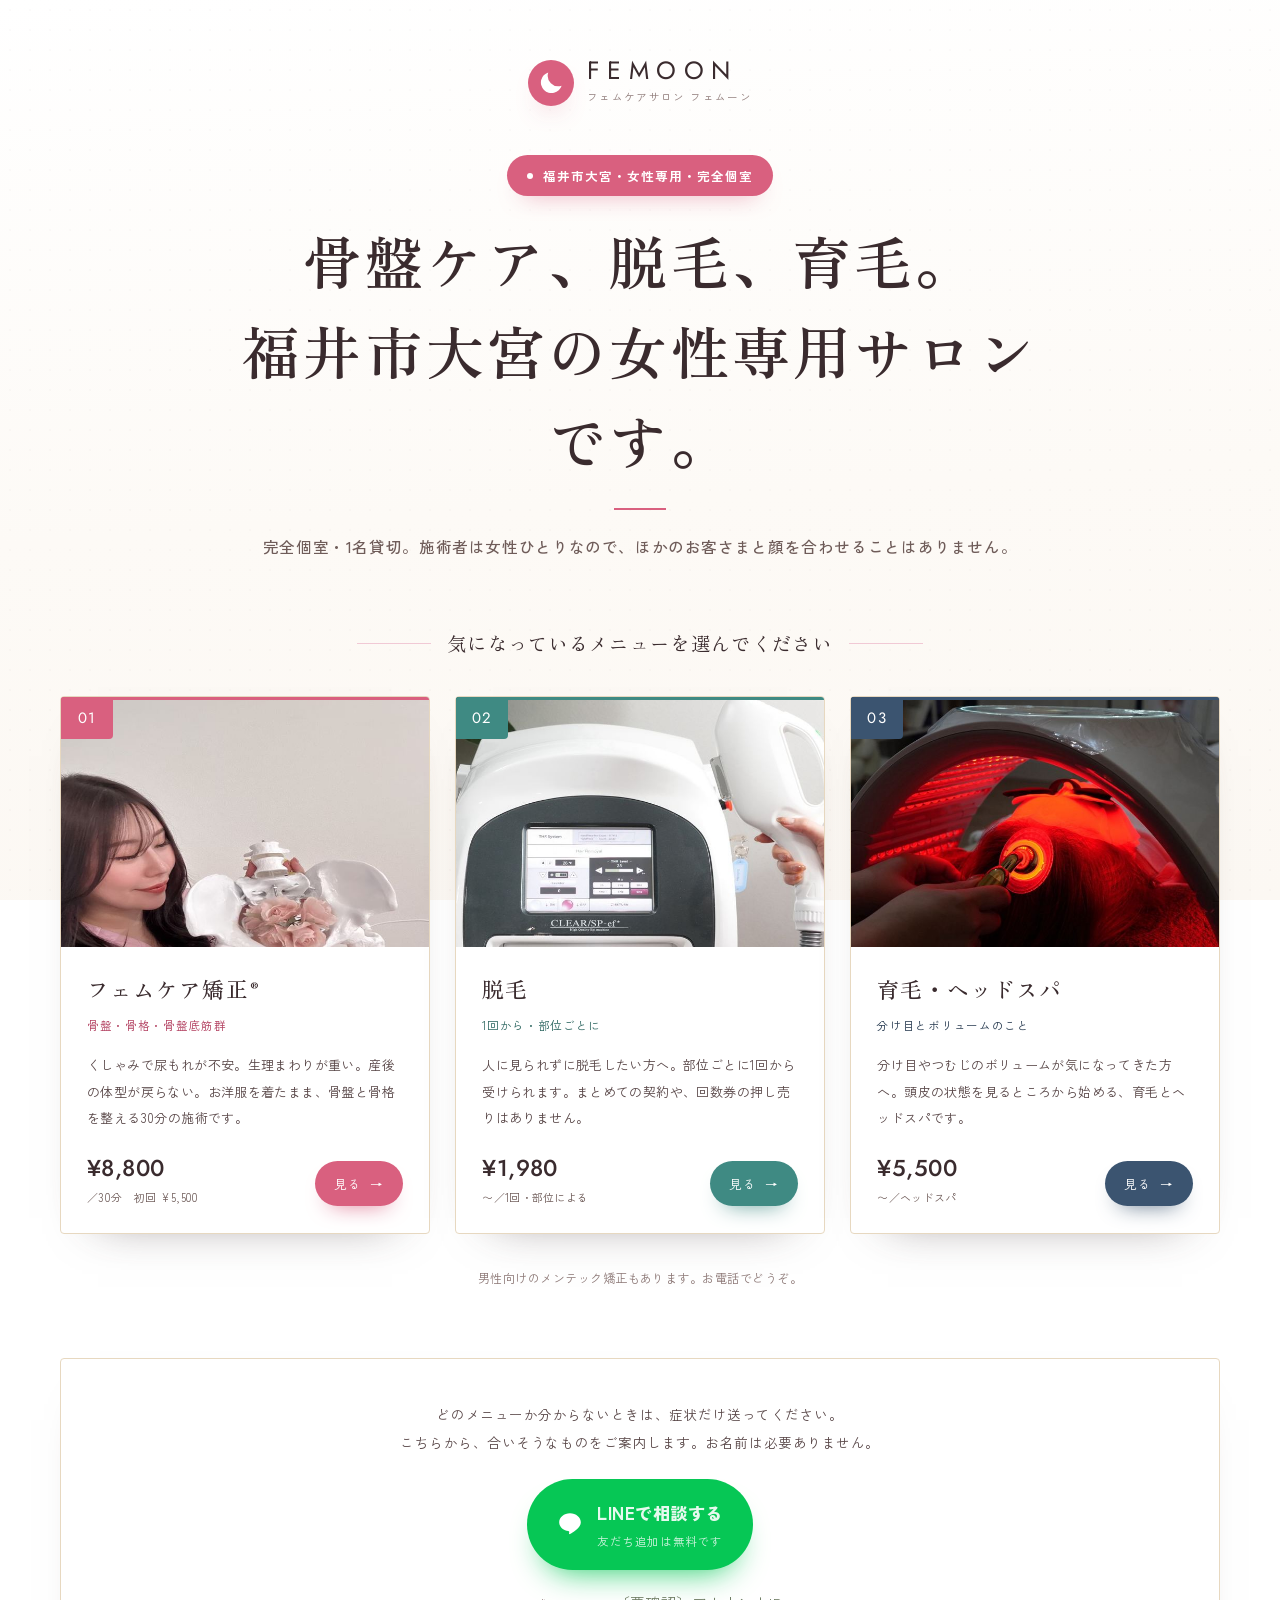
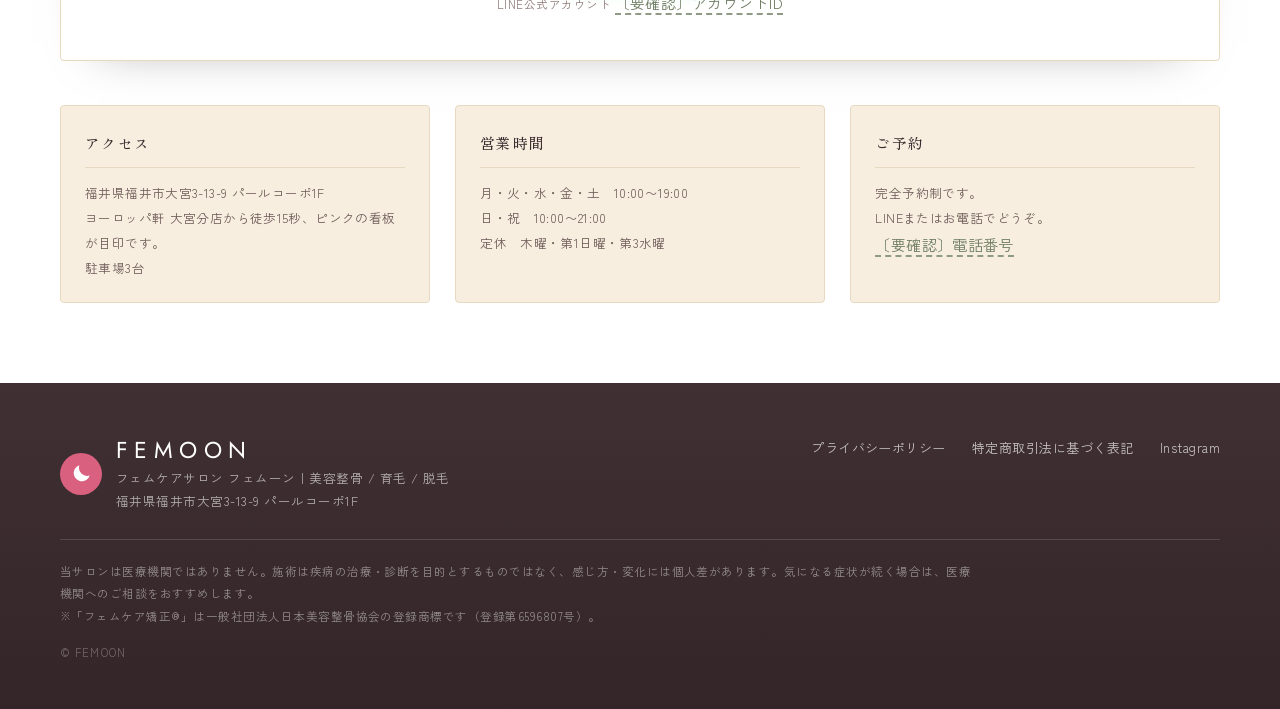
==== commit 7d9c8b8f: "Add files via upload" ====
--- a/index.html
+++ b/index.html
@@ -9,7 +9,7 @@
 <meta name="robots" content="noindex,nofollow"><!-- 公開確認中。サロン確認後に削除する -->
 <meta property="og:type" content="website">
 <meta property="og:title" content="フェムケアサロン FEMOON（フェムーン）｜福井市大宮">
-<meta property="og:description" content="言いにくいことを、言いにいく。福井市大宮の女性専用サロン。骨盤のケア・脱毛・育毛を、女性ひとりで承っています。">
+<meta property="og:description" content="骨盤ケア、脱毛、育毛。福井市大宮の女性専用サロンです。完全個室・1名貸切。施術者は女性ひとり。カウンセリングのみのご来店も無料です。">
 <meta property="og:image" content="https://femoon.skeleton-inc.jp/assets/storefront.jpg">
 <meta property="og:url" content="https://femoon.skeleton-inc.jp/">
 <meta property="og:locale" content="ja_JP">
@@ -53,12 +53,12 @@
 
     <div class="gate-lead">
       <span class="badge"><i></i>福井市大宮・女性専用・完全個室</span>
-      <h1>言いにくいことを、<br>言いにいく。</h1>
+      <h1>骨盤ケア、脱毛、育毛。<br>福井市大宮の女性専用サロンです。</h1>
       <span class="hero-rule" aria-hidden="true"></span>
-      <p class="gate-sub">からだ、はだ、かみ。<br class="sp-br">誰にも言えなかったことを、女性ひとりで承っています。</p>
+      <p class="gate-sub">完全個室・1名貸切。施術者は女性ひとりなので、<br class="sp-br">ほかのお客さまと顔を合わせることはありません。</p>
     </div>
 
-    <p class="gate-ask">気になっているのは、どれですか。</p>
+    <p class="gate-ask">気になっているメニューを選んでください</p>
 
     <nav class="gate-menu" aria-label="メニュー">
 
@@ -70,7 +70,7 @@
         <span class="door-body">
           <span class="door-ttl">フェムケア矯正<sup>®</sup></span>
           <span class="door-sub">骨盤・骨格・骨盤底筋群</span>
-          <span class="door-txt">くしゃみでヒヤッとする。生理まわりが重い。産後から戻らない。お洋服を着たまま、骨盤と骨格から整えます。</span>
+          <span class="door-txt">くしゃみで尿もれが不安。生理まわりが重い。産後の体型が戻らない。お洋服を着たまま、骨盤と骨格を整える30分の施術です。</span>
           <span class="door-foot">
             <span class="door-price"><b>¥8,800</b><span>／30分　初回 ¥5,500</span></span>
             <span class="door-go">見る<i aria-hidden="true">→</i></span>
@@ -86,7 +86,7 @@
         <span class="door-body">
           <span class="door-ttl">脱毛</span>
           <span class="door-sub">1回から・部位ごとに</span>
-          <span class="door-txt">頼みたい部位が言い出せなかった。まとめて契約はしたくない。待合で誰にも会わずに、1回から受けられます。</span>
+          <span class="door-txt">人に見られずに脱毛したい方へ。部位ごとに1回から受けられます。まとめての契約や、回数券の押し売りはありません。</span>
           <span class="door-foot">
             <span class="door-price"><b>¥1,980</b><span>〜／1回・部位による</span></span>
             <span class="door-go">見る<i aria-hidden="true">→</i></span>
@@ -102,7 +102,7 @@
         <span class="door-body">
           <span class="door-ttl">育毛・ヘッドスパ</span>
           <span class="door-sub">分け目とボリュームのこと</span>
-          <span class="door-txt">写真の分け目を見て、はじめて気になった。美容室でも言えなかったこと。頭皮を見るところから、はじめます。</span>
+          <span class="door-txt">分け目やつむじのボリュームが気になってきた方へ。頭皮の状態を見るところから始める、育毛とヘッドスパです。</span>
           <span class="door-foot">
             <span class="door-price"><b>¥5,500</b><span>〜／ヘッドスパ</span></span>
             <span class="door-go">見る<i aria-hidden="true">→</i></span>
@@ -115,7 +115,7 @@
     <p class="gate-note">男性向けのメンテック矯正もあります。お電話でどうぞ。</p>
 
     <div class="gate-line" id="line">
-      <p class="gate-line-txt">どれに当てはまるか分からないときは、そのまま送ってください。<br>お名前は必要ありません。</p>
+      <p class="gate-line-txt">どのメニューか分からないときは、症状だけ送ってください。<br>こちらから、合いそうなものをご案内します。お名前は必要ありません。</p>
       <a class="btn-line" href="#">
         <svg width="26" height="26" viewBox="0 0 24 24" fill="currentColor"><path d="M12 2C6.48 2 2 5.73 2 10.32c0 4.1 3.55 7.54 8.35 8.2.32.07.77.22.88.5.1.25.07.65.03.9l-.14.85c-.04.25-.2.98.86.53 1.06-.44 5.7-3.36 7.78-5.75C21.1 13.9 22 12.2 22 10.32 22 5.73 17.52 2 12 2z"/></svg>
         <span><b>LINEで相談する</b><span>友だち追加は無料です</span></span>
--- a/assets/style.css
+++ b/assets/style.css
@@ -930,3 +930,85 @@
              linear-gradient(162deg,#F5F8FC 0%,#E2EBF3 55%,#EFF3F9 100%);
   --shadow-pop:0 26px 48px -34px rgba(38,57,79,.5);
 }
+
+/* ══════════ 入口ページ（3択ゲートウェイ） ══════════ */
+.gate-body{background:var(--tex-beige);background-attachment:fixed}
+.gate{padding-block:clamp(34px,5vw,58px) clamp(50px,7vw,80px)}
+.gate-head{display:flex;align-items:center;gap:13px;justify-content:center;margin-bottom:clamp(30px,4.5vw,48px)}
+.gate-head .brand-mark{width:46px;height:46px;border-radius:50%;background:var(--pink);display:grid;place-items:center;flex:none;box-shadow:0 14px 26px -16px rgba(var(--pink-rgb),.85)}
+.gate-brand{display:flex;flex-direction:column;gap:3px;text-align:left}
+.gate-en{font-family:var(--latin);font-size:clamp(20px,2.4vw,25px);letter-spacing:.3em;color:var(--ink);font-weight:400;line-height:1}
+.gate-ja{font-size:10.5px;letter-spacing:.13em;color:var(--faint)}
+
+.gate-lead{text-align:center;max-width:820px;margin-inline:auto}
+.gate-lead .badge{margin-bottom:20px}
+.gate-lead h1{font-family:var(--serif);font-size:clamp(30px,5.2vw,58px);font-weight:600;line-height:1.55;letter-spacing:.055em;color:var(--ink);margin:0;text-wrap:balance}
+.gate-lead .hero-rule{margin:22px auto 0}
+.gate-sub{margin-top:20px;font-size:clamp(13.5px,1.6vw,15.5px);font-weight:500;line-height:2.1;letter-spacing:.04em;color:var(--muted)}
+
+.gate-ask{margin:clamp(40px,5.5vw,62px) 0 0;text-align:center;font-family:var(--serif);
+  font-size:clamp(15px,1.9vw,19px);letter-spacing:.07em;color:var(--ink);
+  display:flex;align-items:center;justify-content:center;gap:16px}
+.gate-ask::before,.gate-ask::after{content:"";height:1px;width:clamp(24px,7vw,74px);background:var(--line-pink)}
+
+/* ── 3つの扉 ── */
+.gate-menu{display:grid;grid-template-columns:repeat(3,minmax(0,1fr));gap:clamp(16px,2vw,26px);margin-top:clamp(22px,3vw,34px)}
+.door{display:flex;flex-direction:column;background:#fff;border:1px solid var(--card-line);border-radius:4px;
+  overflow:hidden;text-decoration:none;color:inherit;position:relative;
+  box-shadow:0 22px 46px -38px rgba(58,43,46,.6);
+  transition:transform .3s cubic-bezier(.2,.7,.3,1),box-shadow .3s,border-color .3s}
+.door::before{content:"";position:absolute;left:0;right:0;top:0;height:3px;background:var(--pink);z-index:3}
+.door:hover{transform:translateY(-6px);border-color:var(--line-pink);box-shadow:0 34px 62px -34px rgba(var(--pink-deep-rgb),.42)}
+.door:focus-visible{outline:2px solid var(--pink);outline-offset:4px}
+.door-img{position:relative;display:block;overflow:hidden;background:var(--beige)}
+.door-img img{display:block;width:100%;height:clamp(190px,20vw,250px);object-fit:cover;transition:transform .55s cubic-bezier(.2,.7,.3,1)}
+.door:hover .door-img img{transform:scale(1.06)}
+.door-no{position:absolute;left:0;top:0;display:grid;place-items:center;min-width:52px;height:42px;
+  background:var(--pink);color:#fff;font-family:var(--latin);font-size:15px;letter-spacing:.1em;line-height:1;
+  border-bottom-right-radius:4px}
+.door-body{display:flex;flex-direction:column;flex:1;padding:clamp(20px,2.2vw,26px) clamp(20px,2.2vw,26px) clamp(21px,2.4vw,27px)}
+.door-ttl{display:block;font-family:var(--serif);font-size:clamp(19px,1.7vw,23px);letter-spacing:.05em;color:var(--ink);line-height:1.5;font-weight:500}
+.door-ttl sup{font-size:.5em;vertical-align:super;margin-left:1px}
+.door-sub{display:block;margin-top:8px;font-size:11.5px;letter-spacing:.06em;color:var(--pink-deep)}
+.door-txt{display:block;margin-top:15px;font-size:13px;line-height:2.05;letter-spacing:.03em;color:var(--text)}
+.door-foot{display:flex;align-items:flex-end;justify-content:space-between;gap:12px;flex-wrap:wrap;
+  margin-top:auto;padding-top:18px}
+.door-price{display:block;font-size:11px;color:var(--muted);letter-spacing:.03em;line-height:1.6}
+.door-price b{display:block;font-family:var(--latin);font-size:23px;font-weight:500;color:var(--ink);letter-spacing:.02em;margin-bottom:2px}
+.door-go{display:inline-flex;align-items:center;gap:8px;font-size:12.5px;letter-spacing:.08em;color:#fff;
+  background:var(--pink);padding:10px 19px;border-radius:999px;white-space:nowrap;
+  box-shadow:0 12px 22px -14px rgba(var(--pink-rgb),.95);transition:gap .28s}
+.door:hover .door-go{gap:12px}
+.door-go i{font-style:normal}
+
+.gate-note{margin:clamp(24px,3vw,32px) 0 0;text-align:center;font-size:12px;letter-spacing:.04em;color:var(--faint)}
+
+/* ── LINE ── */
+.gate-line{margin-top:clamp(44px,6vw,68px);background:#fff;border:1px solid var(--card-line);border-radius:4px;
+  padding:clamp(28px,3.6vw,42px) clamp(22px,3vw,40px);text-align:center;
+  box-shadow:0 22px 46px -40px rgba(58,43,46,.55)}
+.gate-line-txt{margin:0 0 22px;font-size:13.5px;line-height:2.05;letter-spacing:.04em;color:var(--text)}
+.gate-line .btn-line{padding:17px 30px}
+.gate-acct{margin:18px 0 0;font-size:11.5px;letter-spacing:.04em;color:var(--faint)}
+
+/* ── 店舗情報 ── */
+.gate-info{display:grid;grid-template-columns:repeat(3,minmax(0,1fr));gap:clamp(16px,2vw,26px);
+  margin-top:clamp(30px,4vw,44px);text-align:left}
+.gate-info > div{background:var(--card);border:1px solid var(--card-line);border-radius:4px;padding:22px 24px}
+.gate-info h2{font-family:var(--serif);font-size:14.5px;font-weight:500;letter-spacing:.09em;color:var(--ink);margin:0 0 12px;
+  padding-bottom:10px;border-bottom:1px solid var(--card-line)}
+.gate-info p{margin:0;font-size:12.5px;line-height:2;letter-spacing:.03em;color:var(--muted)}
+
+/* テーマ別アクセント（扉ごと） */
+.door.t-datsumo,.door.t-ikumo{--card-line:#E7D8C0}
+
+@media(max-width:900px){
+  .gate-menu{grid-template-columns:1fr;gap:16px}
+  .door-img img{height:clamp(170px,42vw,230px)}
+  .gate-info{grid-template-columns:1fr;gap:12px}
+  .gate-head{margin-bottom:26px}
+}
+@media(max-width:520px){
+  .gate-ask::before,.gate-ask::after{width:18px}
+  .door-foot{align-items:center}
+}
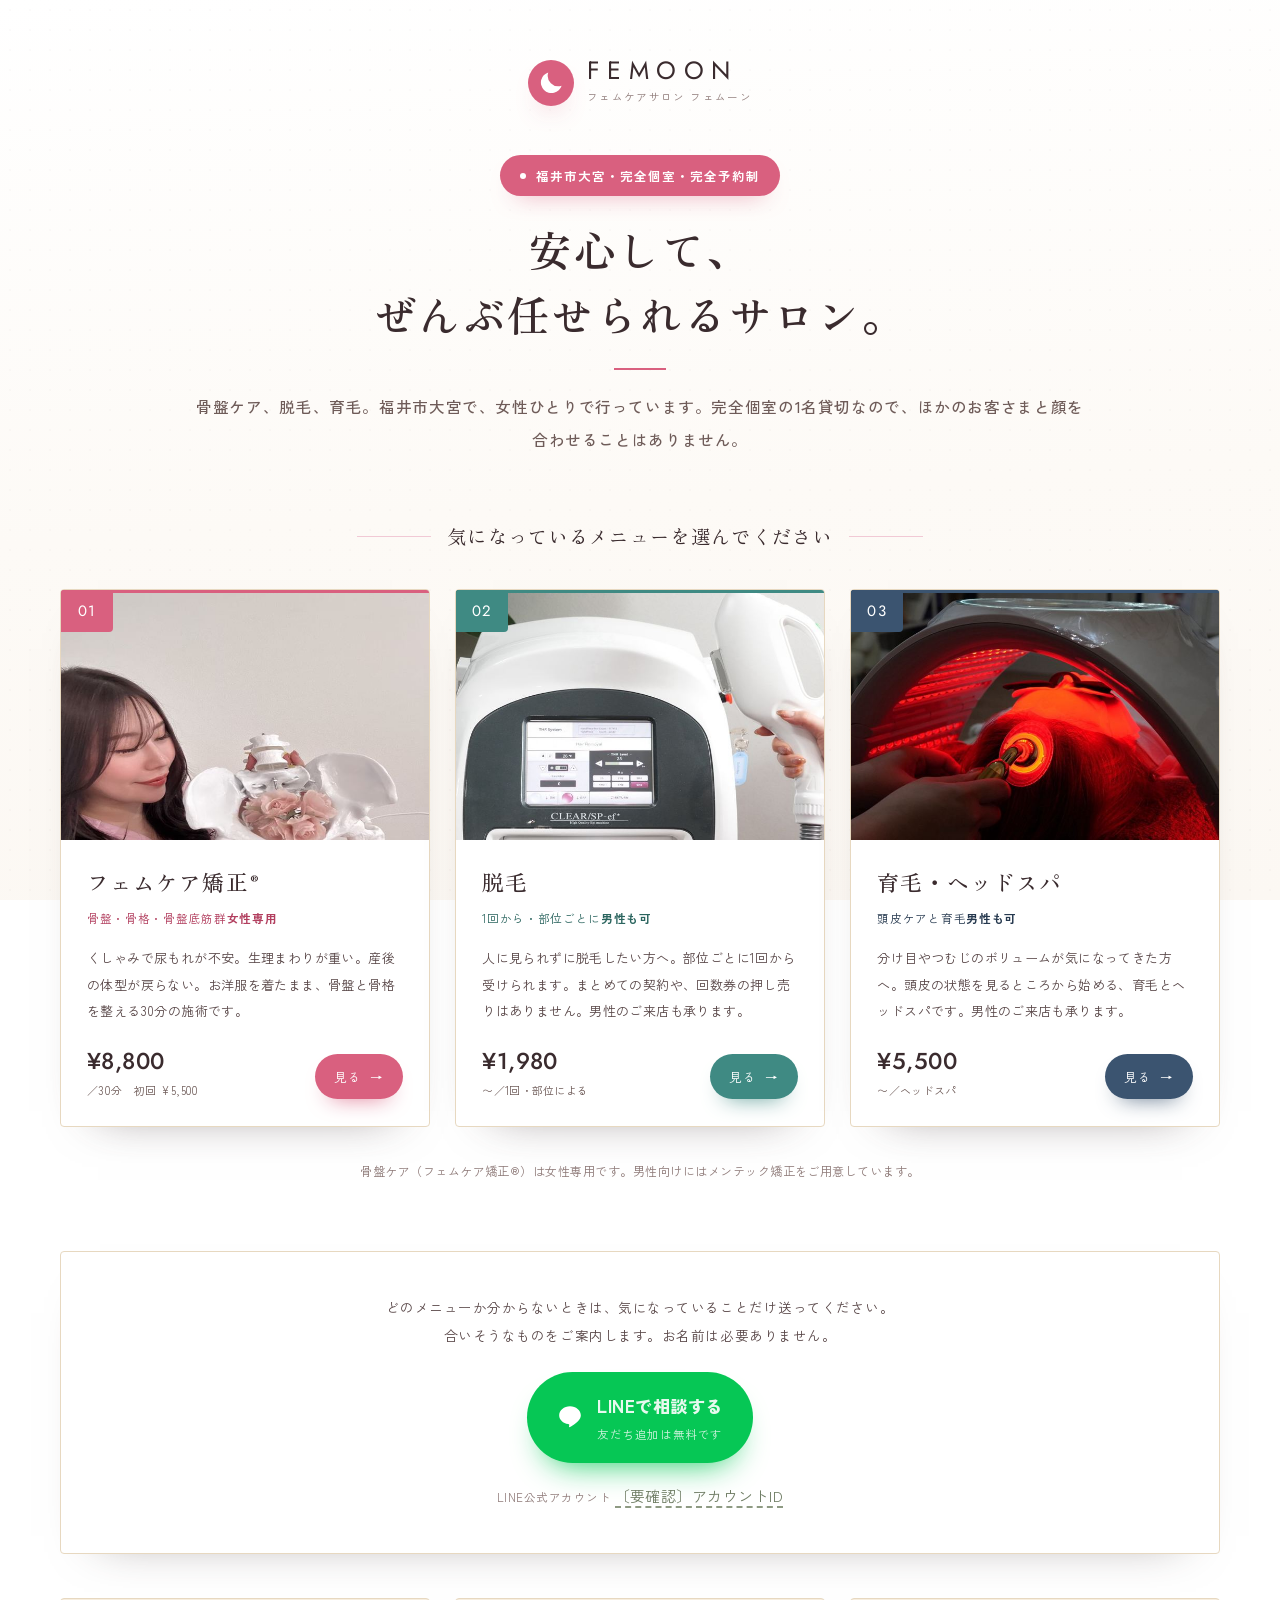
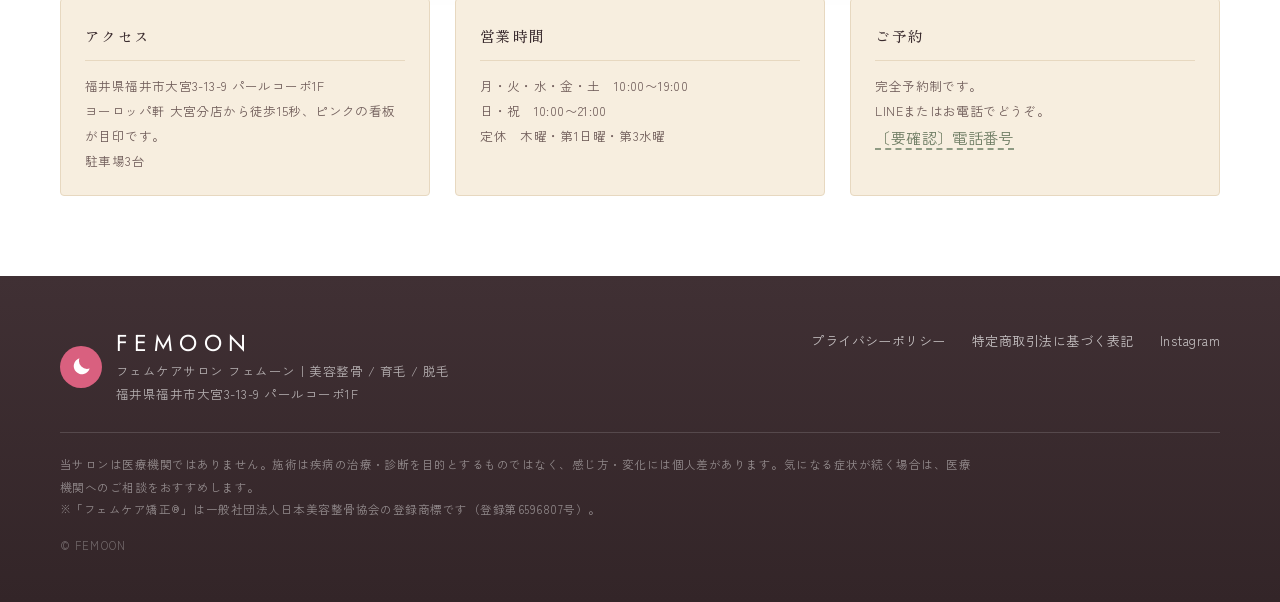
==== commit 383f0089: "Add files via upload" ====
--- a/index.html
+++ b/index.html
@@ -3,13 +3,13 @@
 <head>
 <meta charset="utf-8">
 <meta name="viewport" content="width=device-width, initial-scale=1">
-<title>フェムケアサロン FEMOON（フェムーン）｜福井市大宮・女性専用・完全個室</title>
-<meta name="description" content="福井市大宮の女性専用サロン FEMOON。フェムケア矯正®・脱毛・育毛の3つを、女性ひとりで承っています。完全個室・1名貸切。カウンセリングのみのご来店も無料です。">
+<title>フェムケアサロン FEMOON（フェムーン）｜福井市大宮・完全個室のサロン</title>
+<meta name="description" content="福井市大宮のサロン FEMOON。フェムケア矯正®（女性専用）・脱毛・育毛の3つを、女性ひとりで行っています。完全個室・1名貸切。脱毛と育毛は男性のご来店も承ります。相談のみのご来店は無料です。">
 <link rel="canonical" href="https://femoon.skeleton-inc.jp/">
 <meta name="robots" content="noindex,nofollow"><!-- 公開確認中。サロン確認後に削除する -->
 <meta property="og:type" content="website">
 <meta property="og:title" content="フェムケアサロン FEMOON（フェムーン）｜福井市大宮">
-<meta property="og:description" content="骨盤ケア、脱毛、育毛。福井市大宮の女性専用サロンです。完全個室・1名貸切。施術者は女性ひとり。カウンセリングのみのご来店も無料です。">
+<meta property="og:description" content="安心して、ぜんぶ任せられるサロン。骨盤ケア・脱毛・育毛。福井市大宮、完全個室・1名貸切。施術者は女性ひとりです。">
 <meta property="og:image" content="https://femoon.skeleton-inc.jp/assets/storefront.jpg">
 <meta property="og:url" content="https://femoon.skeleton-inc.jp/">
 <meta property="og:locale" content="ja_JP">
@@ -25,7 +25,7 @@
   "@type":"HealthAndBeautyBusiness",
   "name":"フェムケアサロン FEMOON",
   "alternateName":"フェムーン",
-  "description":"福井市大宮の女性専用サロン。フェムケア矯正®・脱毛・育毛。完全個室・1名貸切。",
+  "description":"福井市大宮のサロン。フェムケア矯正®（女性専用）・脱毛・育毛。完全個室・1名貸切。脱毛と育毛は男性も可。",
   "url":"https://femoon.skeleton-inc.jp/",
   "image":"https://femoon.skeleton-inc.jp/assets/storefront.jpg",
   "address":{"@type":"PostalAddress","streetAddress":"大宮3-13-9 パールコーポ1F","addressLocality":"福井市","addressRegion":"福井県","addressCountry":"JP"},
@@ -52,10 +52,10 @@
     </header>
 
     <div class="gate-lead">
-      <span class="badge"><i></i>福井市大宮・女性専用・完全個室</span>
-      <h1>骨盤ケア、脱毛、育毛。<br>福井市大宮の女性専用サロンです。</h1>
+      <span class="badge"><i></i>福井市大宮・完全個室・完全予約制</span>
+      <h1>安心して、<br>ぜんぶ任せられるサロン。</h1>
       <span class="hero-rule" aria-hidden="true"></span>
-      <p class="gate-sub">完全個室・1名貸切。施術者は女性ひとりなので、<br class="sp-br">ほかのお客さまと顔を合わせることはありません。</p>
+      <p class="gate-sub">骨盤ケア、脱毛、育毛。福井市大宮で、女性ひとりで行っています。<br class="sp-br">完全個室の1名貸切なので、ほかのお客さまと顔を合わせることはありません。</p>
     </div>
 
     <p class="gate-ask">気になっているメニューを選んでください</p>
@@ -69,7 +69,7 @@
         </span>
         <span class="door-body">
           <span class="door-ttl">フェムケア矯正<sup>®</sup></span>
-          <span class="door-sub">骨盤・骨格・骨盤底筋群</span>
+          <span class="door-sub">骨盤・骨格・骨盤底筋群<b class="door-for is-w">女性専用</b></span>
           <span class="door-txt">くしゃみで尿もれが不安。生理まわりが重い。産後の体型が戻らない。お洋服を着たまま、骨盤と骨格を整える30分の施術です。</span>
           <span class="door-foot">
             <span class="door-price"><b>¥8,800</b><span>／30分　初回 ¥5,500</span></span>
@@ -85,8 +85,8 @@
         </span>
         <span class="door-body">
           <span class="door-ttl">脱毛</span>
-          <span class="door-sub">1回から・部位ごとに</span>
-          <span class="door-txt">人に見られずに脱毛したい方へ。部位ごとに1回から受けられます。まとめての契約や、回数券の押し売りはありません。</span>
+          <span class="door-sub">1回から・部位ごとに<b class="door-for">男性も可</b></span>
+          <span class="door-txt">人に見られずに脱毛したい方へ。部位ごとに1回から受けられます。まとめての契約や、回数券の押し売りはありません。男性のご来店も承ります。</span>
           <span class="door-foot">
             <span class="door-price"><b>¥1,980</b><span>〜／1回・部位による</span></span>
             <span class="door-go">見る<i aria-hidden="true">→</i></span>
@@ -101,8 +101,8 @@
         </span>
         <span class="door-body">
           <span class="door-ttl">育毛・ヘッドスパ</span>
-          <span class="door-sub">分け目とボリュームのこと</span>
-          <span class="door-txt">分け目やつむじのボリュームが気になってきた方へ。頭皮の状態を見るところから始める、育毛とヘッドスパです。</span>
+          <span class="door-sub">頭皮ケアと育毛<b class="door-for">男性も可</b></span>
+          <span class="door-txt">分け目やつむじのボリュームが気になってきた方へ。頭皮の状態を見るところから始める、育毛とヘッドスパです。男性のご来店も承ります。</span>
           <span class="door-foot">
             <span class="door-price"><b>¥5,500</b><span>〜／ヘッドスパ</span></span>
             <span class="door-go">見る<i aria-hidden="true">→</i></span>
@@ -112,10 +112,10 @@
 
     </nav>
 
-    <p class="gate-note">男性向けのメンテック矯正もあります。お電話でどうぞ。</p>
+    <p class="gate-note">骨盤ケア（フェムケア矯正®）は女性専用です。男性向けにはメンテック矯正をご用意しています。</p>
 
     <div class="gate-line" id="line">
-      <p class="gate-line-txt">どのメニューか分からないときは、症状だけ送ってください。<br>こちらから、合いそうなものをご案内します。お名前は必要ありません。</p>
+      <p class="gate-line-txt">どのメニューか分からないときは、気になっていることだけ送ってください。<br>合いそうなものをご案内します。お名前は必要ありません。</p>
       <a class="btn-line" href="#">
         <svg width="26" height="26" viewBox="0 0 24 24" fill="currentColor"><path d="M12 2C6.48 2 2 5.73 2 10.32c0 4.1 3.55 7.54 8.35 8.2.32.07.77.22.88.5.1.25.07.65.03.9l-.14.85c-.04.25-.2.98.86.53 1.06-.44 5.7-3.36 7.78-5.75C21.1 13.9 22 12.2 22 10.32 22 5.73 17.52 2 12 2z"/></svg>
         <span><b>LINEで相談する</b><span>友だち追加は無料です</span></span>
--- a/assets/style.css
+++ b/assets/style.css
@@ -940,9 +940,9 @@
 .gate-en{font-family:var(--latin);font-size:clamp(20px,2.4vw,25px);letter-spacing:.3em;color:var(--ink);font-weight:400;line-height:1}
 .gate-ja{font-size:10.5px;letter-spacing:.13em;color:var(--faint)}
 
-.gate-lead{text-align:center;max-width:820px;margin-inline:auto}
+.gate-lead{text-align:center;max-width:900px;margin-inline:auto}
 .gate-lead .badge{margin-bottom:20px}
-.gate-lead h1{font-family:var(--serif);font-size:clamp(30px,5.2vw,58px);font-weight:600;line-height:1.55;letter-spacing:.055em;color:var(--ink);margin:0;text-wrap:balance}
+.gate-lead h1{font-family:var(--serif);font-size:clamp(25px,3.5vw,42px);font-weight:600;line-height:1.55;letter-spacing:.055em;color:var(--ink);margin:0;text-wrap:balance}
 .gate-lead .hero-rule{margin:22px auto 0}
 .gate-sub{margin-top:20px;font-size:clamp(13.5px,1.6vw,15.5px);font-weight:500;line-height:2.1;letter-spacing:.04em;color:var(--muted)}
 
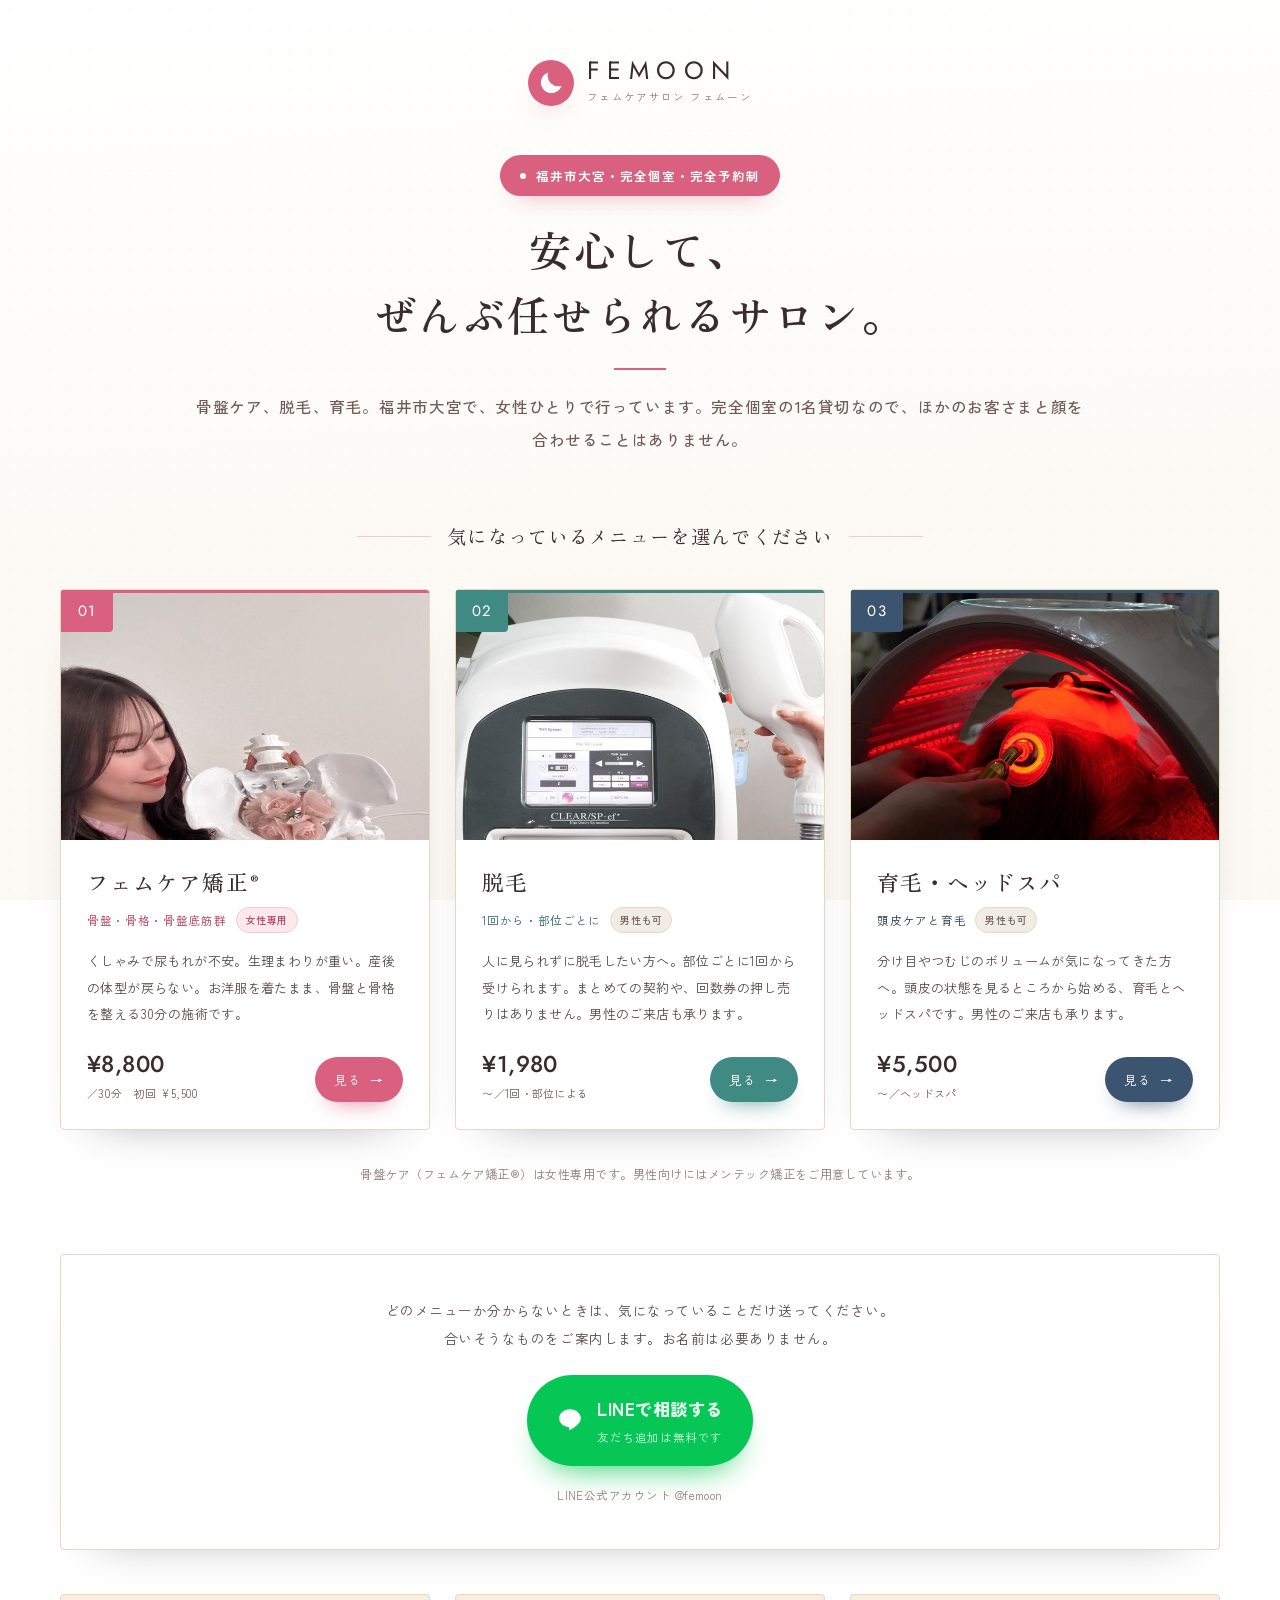
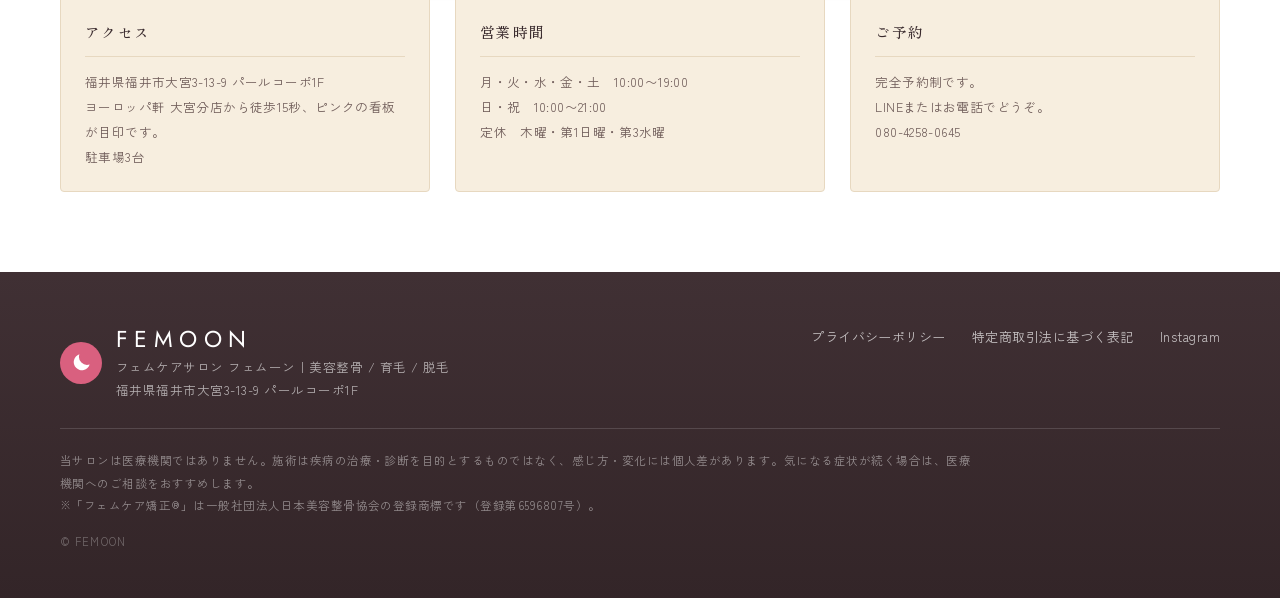
==== commit d4587f82: "Add files via upload" ====
--- a/index.html
+++ b/index.html
@@ -116,11 +116,11 @@
 
     <div class="gate-line" id="line">
       <p class="gate-line-txt">どのメニューか分からないときは、気になっていることだけ送ってください。<br>合いそうなものをご案内します。お名前は必要ありません。</p>
-      <a class="btn-line" href="#">
+      <a class="btn-line" href="https://lin.ee/THzq4lj" target="_blank" rel="noopener">
         <svg width="26" height="26" viewBox="0 0 24 24" fill="currentColor"><path d="M12 2C6.48 2 2 5.73 2 10.32c0 4.1 3.55 7.54 8.35 8.2.32.07.77.22.88.5.1.25.07.65.03.9l-.14.85c-.04.25-.2.98.86.53 1.06-.44 5.7-3.36 7.78-5.75C21.1 13.9 22 12.2 22 10.32 22 5.73 17.52 2 12 2z"/></svg>
         <span><b>LINEで相談する</b><span>友だち追加は無料です</span></span>
       </a>
-      <p class="gate-acct">LINE公式アカウント <span class="tbd">〔要確認〕アカウントID</span></p>
+      <p class="gate-acct">LINE公式アカウント <a href="https://lin.ee/THzq4lj" target="_blank" rel="noopener" style="color:inherit">@femoon</a></p>
     </div>
 
     <div class="gate-info" id="access">
@@ -134,7 +134,7 @@
       </div>
       <div>
         <h2>ご予約</h2>
-        <p>完全予約制です。<br>LINEまたはお電話でどうぞ。<br><span class="tbd">〔要確認〕電話番号</span></p>
+        <p>完全予約制です。<br>LINEまたはお電話でどうぞ。<br><a href="tel:08042580645" style="color:inherit">080-4258-0645</a></p>
       </div>
     </div>
 
@@ -151,7 +151,7 @@
       <nav class="foot-nav">
         <a href="privacy.html">プライバシーポリシー</a>
         <a href="tokushoho.html">特定商取引法に基づく表記</a>
-        <a href="#">Instagram</a>
+        <a href="https://www.instagram.com/femcaresalon_fukui1207_femoon/" target="_blank" rel="noopener">Instagram</a>
       </nav>
     </div>
     <p class="foot-legal">当サロンは医療機関ではありません。施術は疾病の治療・診断を目的とするものではなく、感じ方・変化には個人差があります。気になる症状が続く場合は、医療機関へのご相談をおすすめします。<br>※「フェムケア矯正®」は一般社団法人日本美容整骨協会の登録商標です（登録第6596807号）。</p>
--- a/assets/style.css
+++ b/assets/style.css
@@ -1012,3 +1012,11 @@
   .gate-ask::before,.gate-ask::after{width:18px}
   .door-foot{align-items:center}
 }
+/* 扉の対象バッジ（女性専用／男性も可） */
+.door-for{display:inline-block;margin-left:9px;padding:2px 9px;border-radius:999px;font-size:10px;
+  font-weight:500;letter-spacing:.05em;vertical-align:1px;
+  background:var(--surface-2,#F1EDE4);color:var(--muted);border:1px solid var(--card-line)}
+.door-for.is-w{background:var(--pink-soft);color:var(--pink-deep);border-color:var(--line-pink)}
+/* する/しない のアイコン色をテーマ連動に */
+.cmp-do i{color:var(--pink)}
+.cmp-no i{color:var(--muted)}
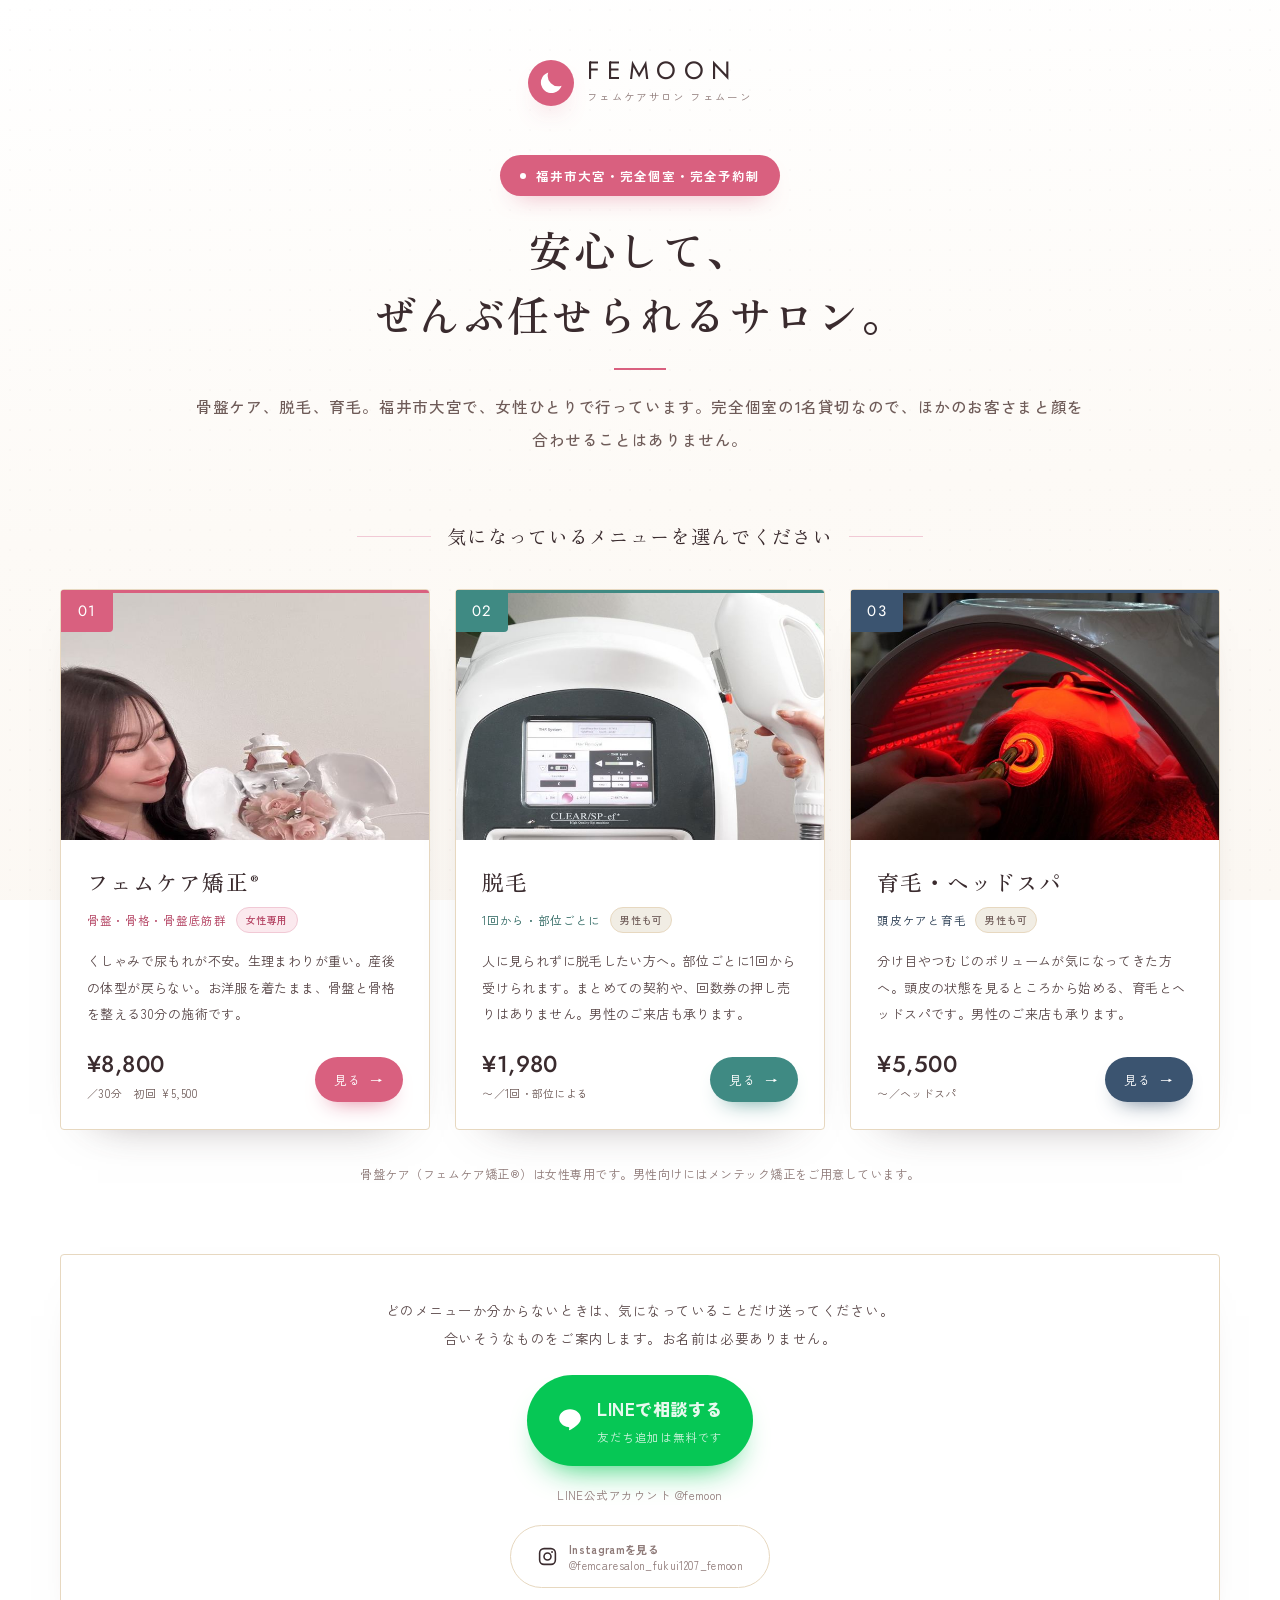
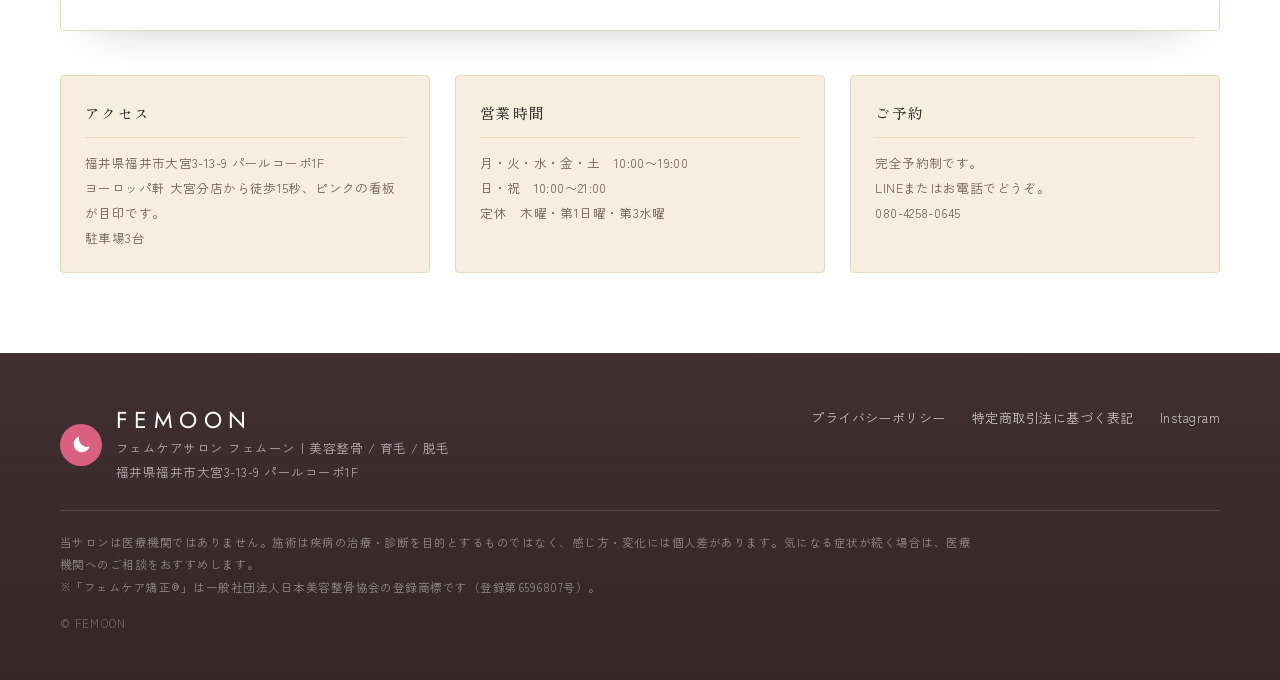
==== commit 51c88b7b: "Add files via upload" ====
--- a/index.html
+++ b/index.html
@@ -121,6 +121,7 @@
         <span><b>LINEで相談する</b><span>友だち追加は無料です</span></span>
       </a>
       <p class="gate-acct">LINE公式アカウント <a href="https://lin.ee/THzq4lj" target="_blank" rel="noopener" style="color:inherit">@femoon</a></p>
+      <div class="sns-row"><a class="btn-ig" href="https://www.instagram.com/femcaresalon_fukui1207_femoon/" target="_blank" rel="noopener"><svg viewBox="0 0 24 24" fill="none" stroke="currentColor" stroke-width="1.8" stroke-linecap="round" stroke-linejoin="round" aria-hidden="true"><rect x="3" y="3" width="18" height="18" rx="5"/><circle cx="12" cy="12" r="4"/><circle cx="17.2" cy="6.8" r="1.1" fill="currentColor" stroke="none"/></svg><span class="ig-txt"><b>Instagramを見る</b><span>@femcaresalon_fukui1207_femoon</span></span></a></div>
     </div>
 
     <div class="gate-info" id="access">
--- a/assets/style.css
+++ b/assets/style.css
@@ -1020,3 +1020,19 @@
 /* する/しない のアイコン色をテーマ連動に */
 .cmp-do i{color:var(--pink)}
 .cmp-no i{color:var(--muted)}
+
+/* ══════════ Instagram ボタン ══════════ */
+.btn-ig{display:inline-flex;align-items:center;gap:11px;padding:14px 26px;border-radius:999px;
+  text-decoration:none;background:#fff;border:1px solid var(--card-line);color:var(--ink);
+  font-size:14px;letter-spacing:.04em;transition:border-color .25s,transform .25s,box-shadow .25s}
+.btn-ig:hover{border-color:var(--line-pink);transform:translateY(-2px);box-shadow:0 14px 28px -20px rgba(58,43,46,.5)}
+.btn-ig:focus-visible{outline:2px solid var(--pink);outline-offset:3px}
+.btn-ig svg{width:21px;height:21px;flex:none}
+.btn-ig b{font-weight:700}
+.btn-ig span{display:block;font-size:11px;letter-spacing:.03em;color:var(--faint);margin-top:2px}
+.btn-ig .ig-txt{display:flex;flex-direction:column;align-items:flex-start;line-height:1.35}
+/* CTA帯（濃い背景）の上では白フチ版に */
+.cta .btn-ig{background:transparent;border-color:rgba(255,255,255,.5);color:#fff}
+.cta .btn-ig:hover{background:rgba(255,255,255,.12);border-color:#fff}
+.cta .btn-ig span{color:rgba(255,255,255,.8)}
+.sns-row{display:flex;align-items:center;justify-content:center;gap:14px;flex-wrap:wrap;margin-top:18px}
